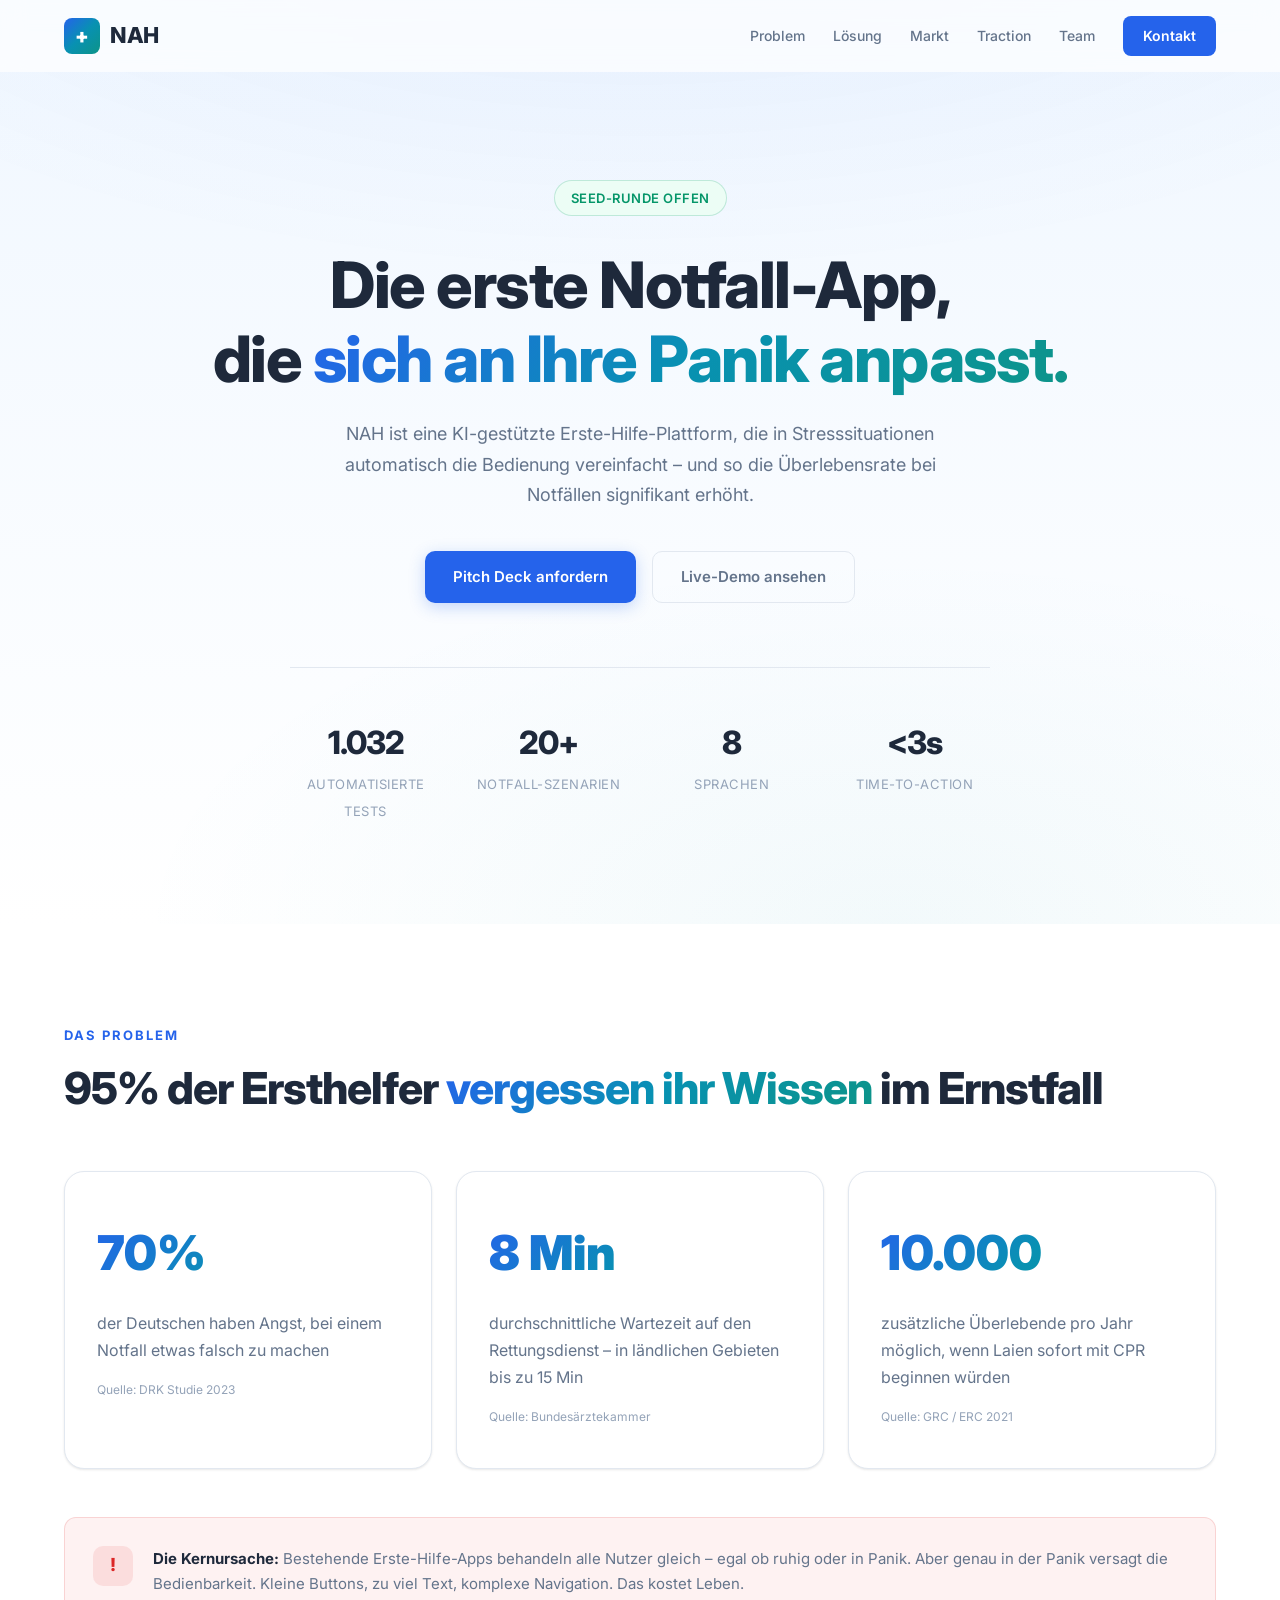
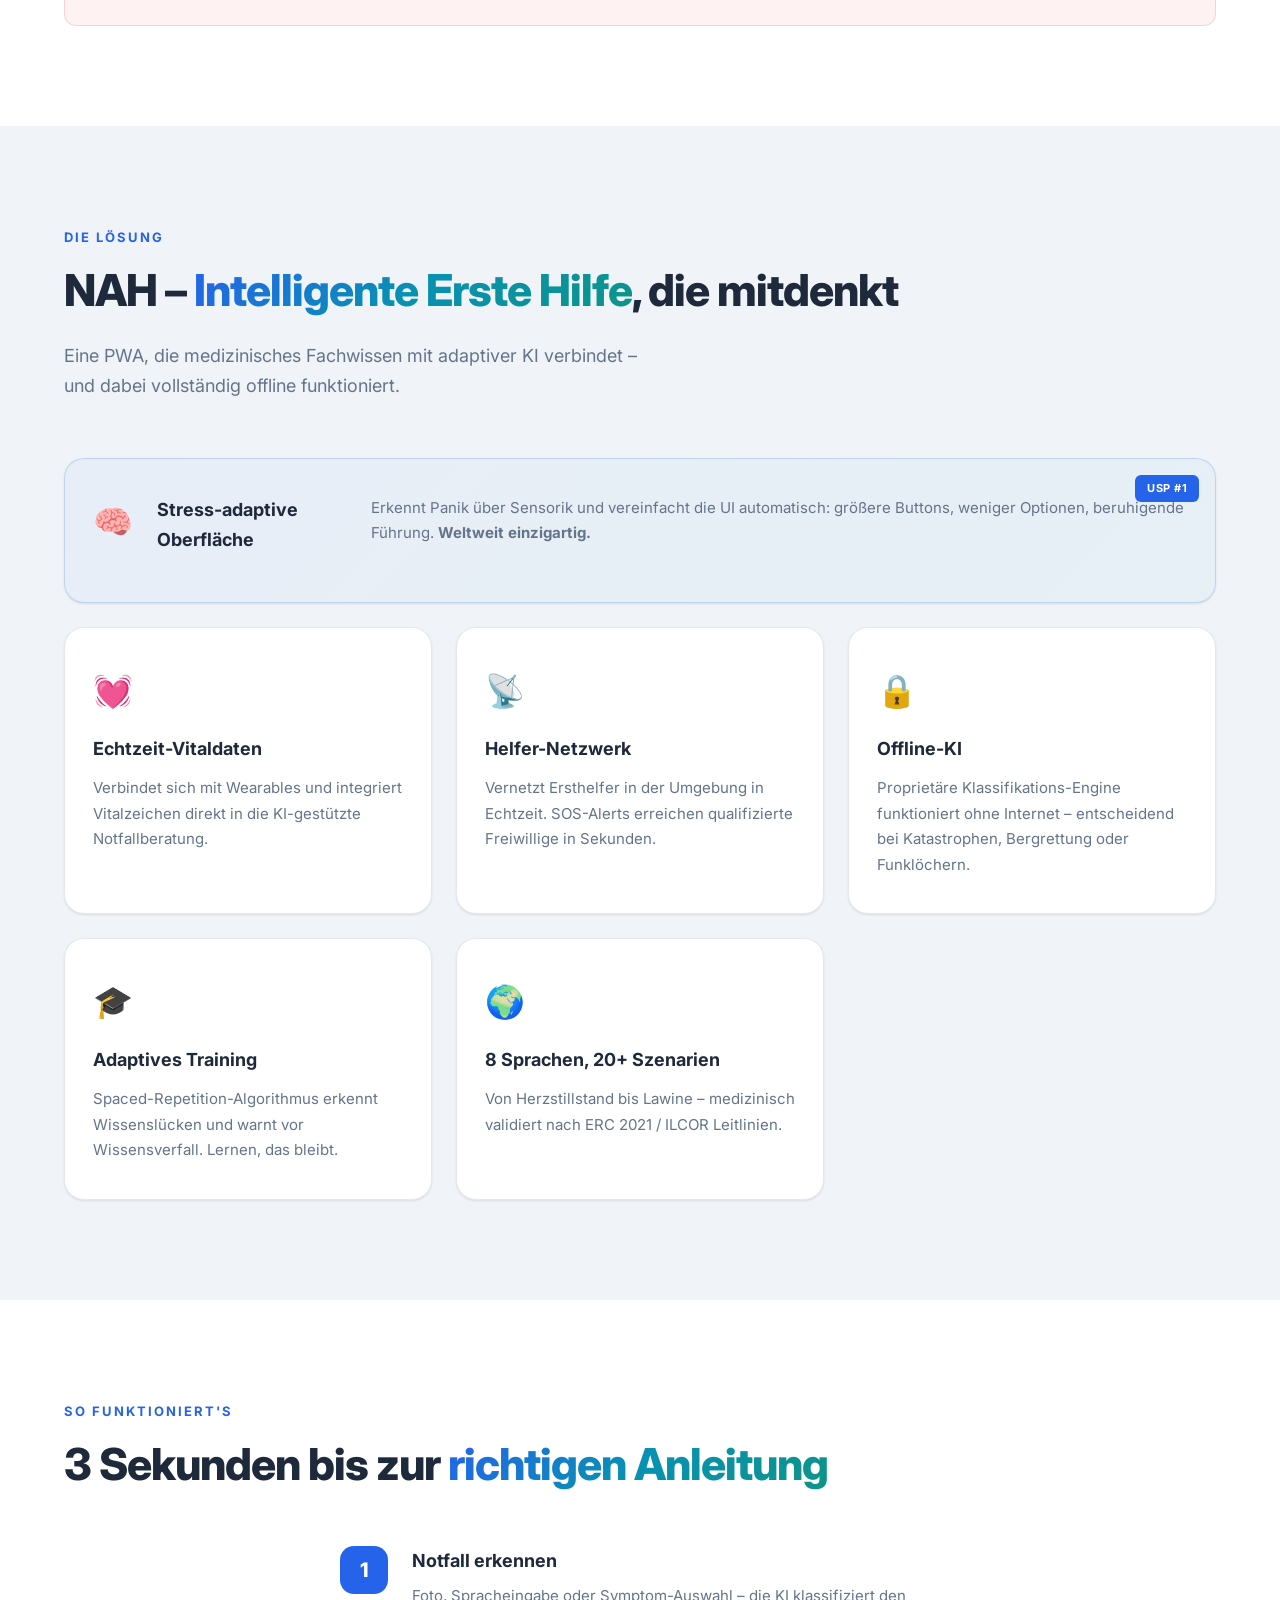
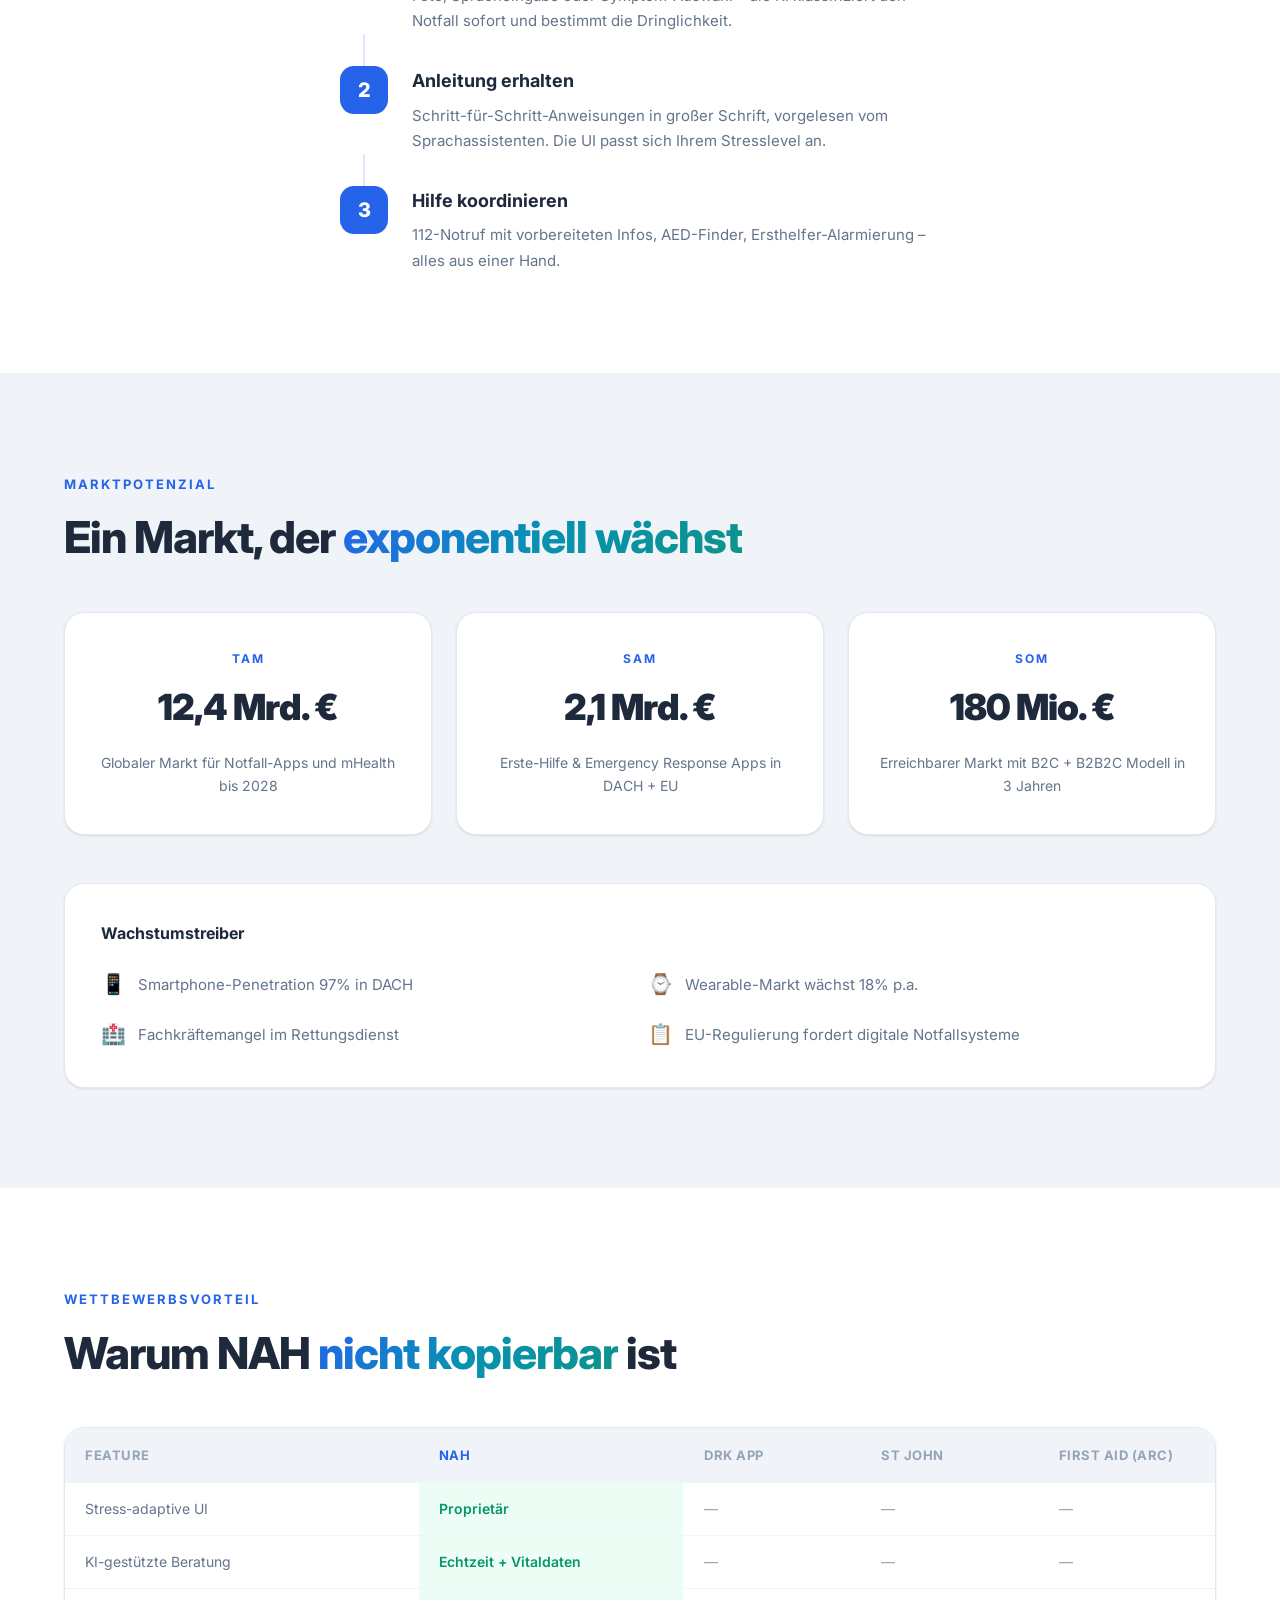
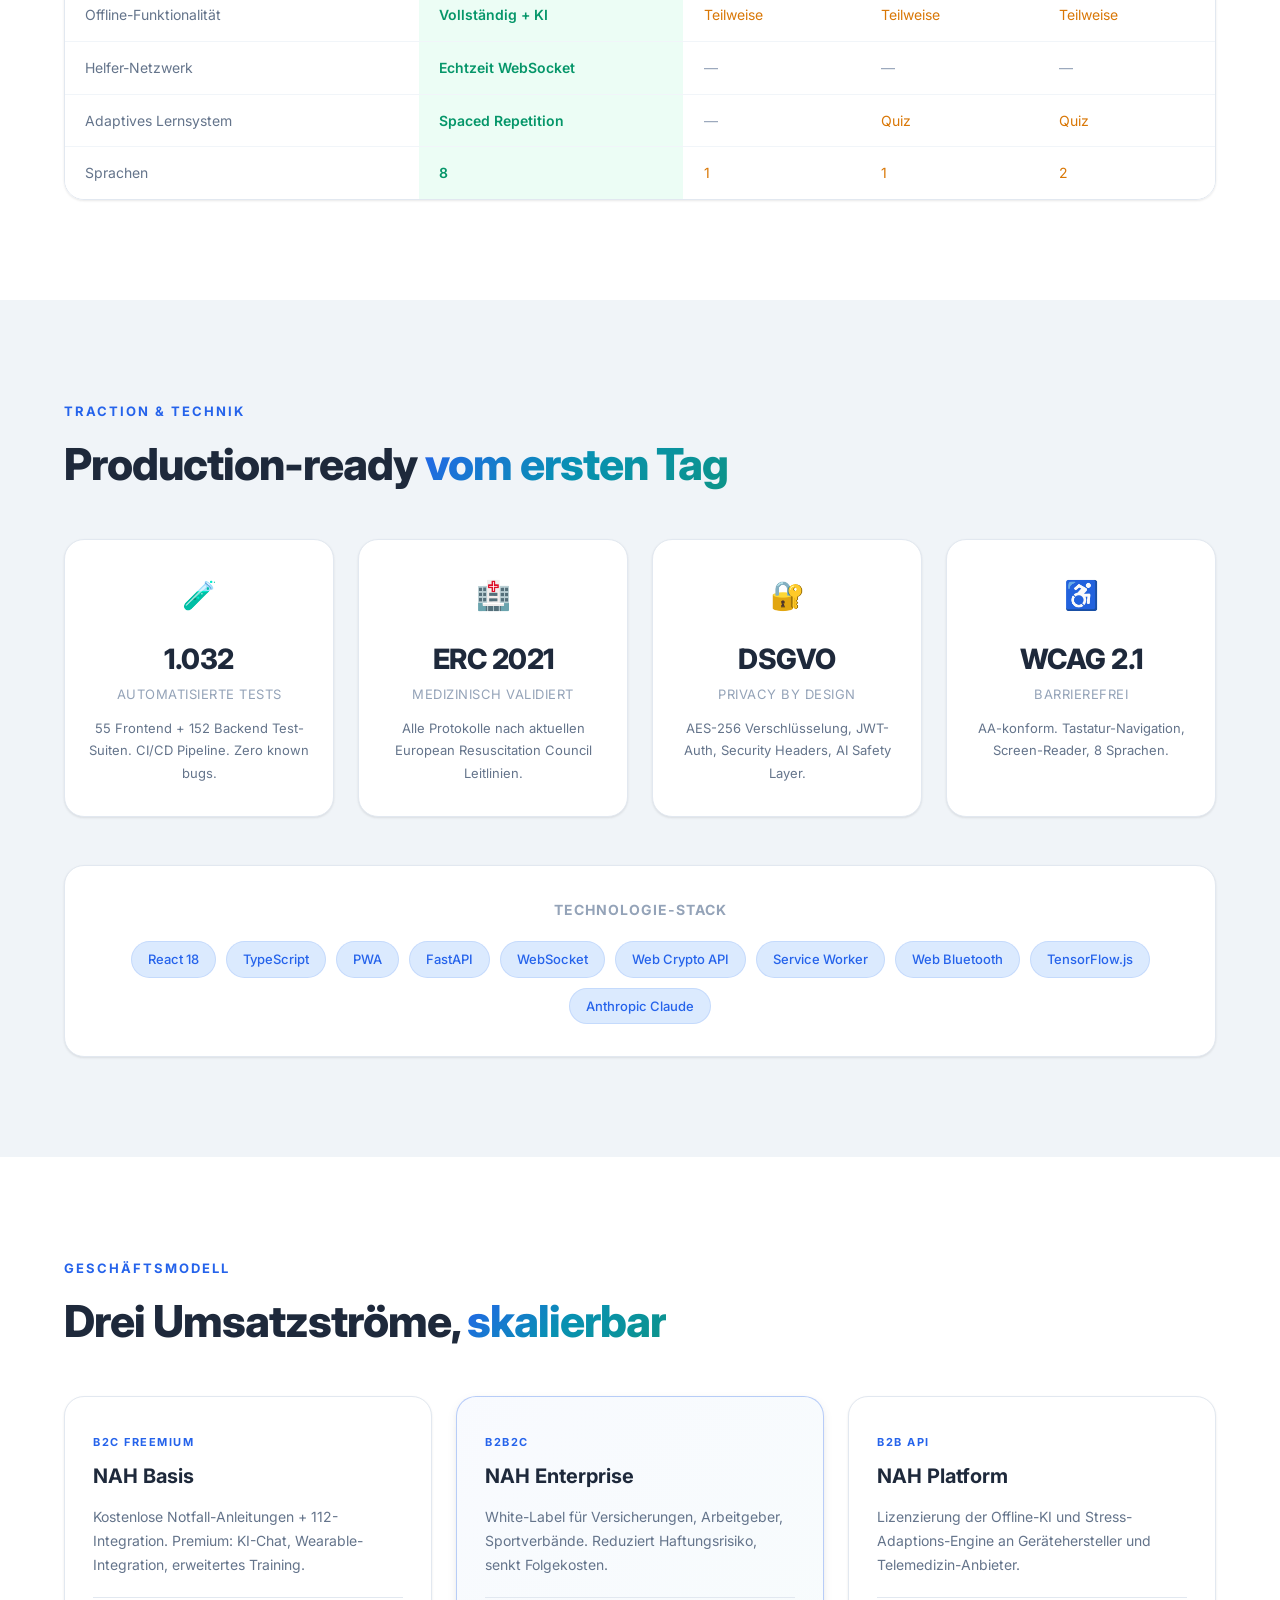
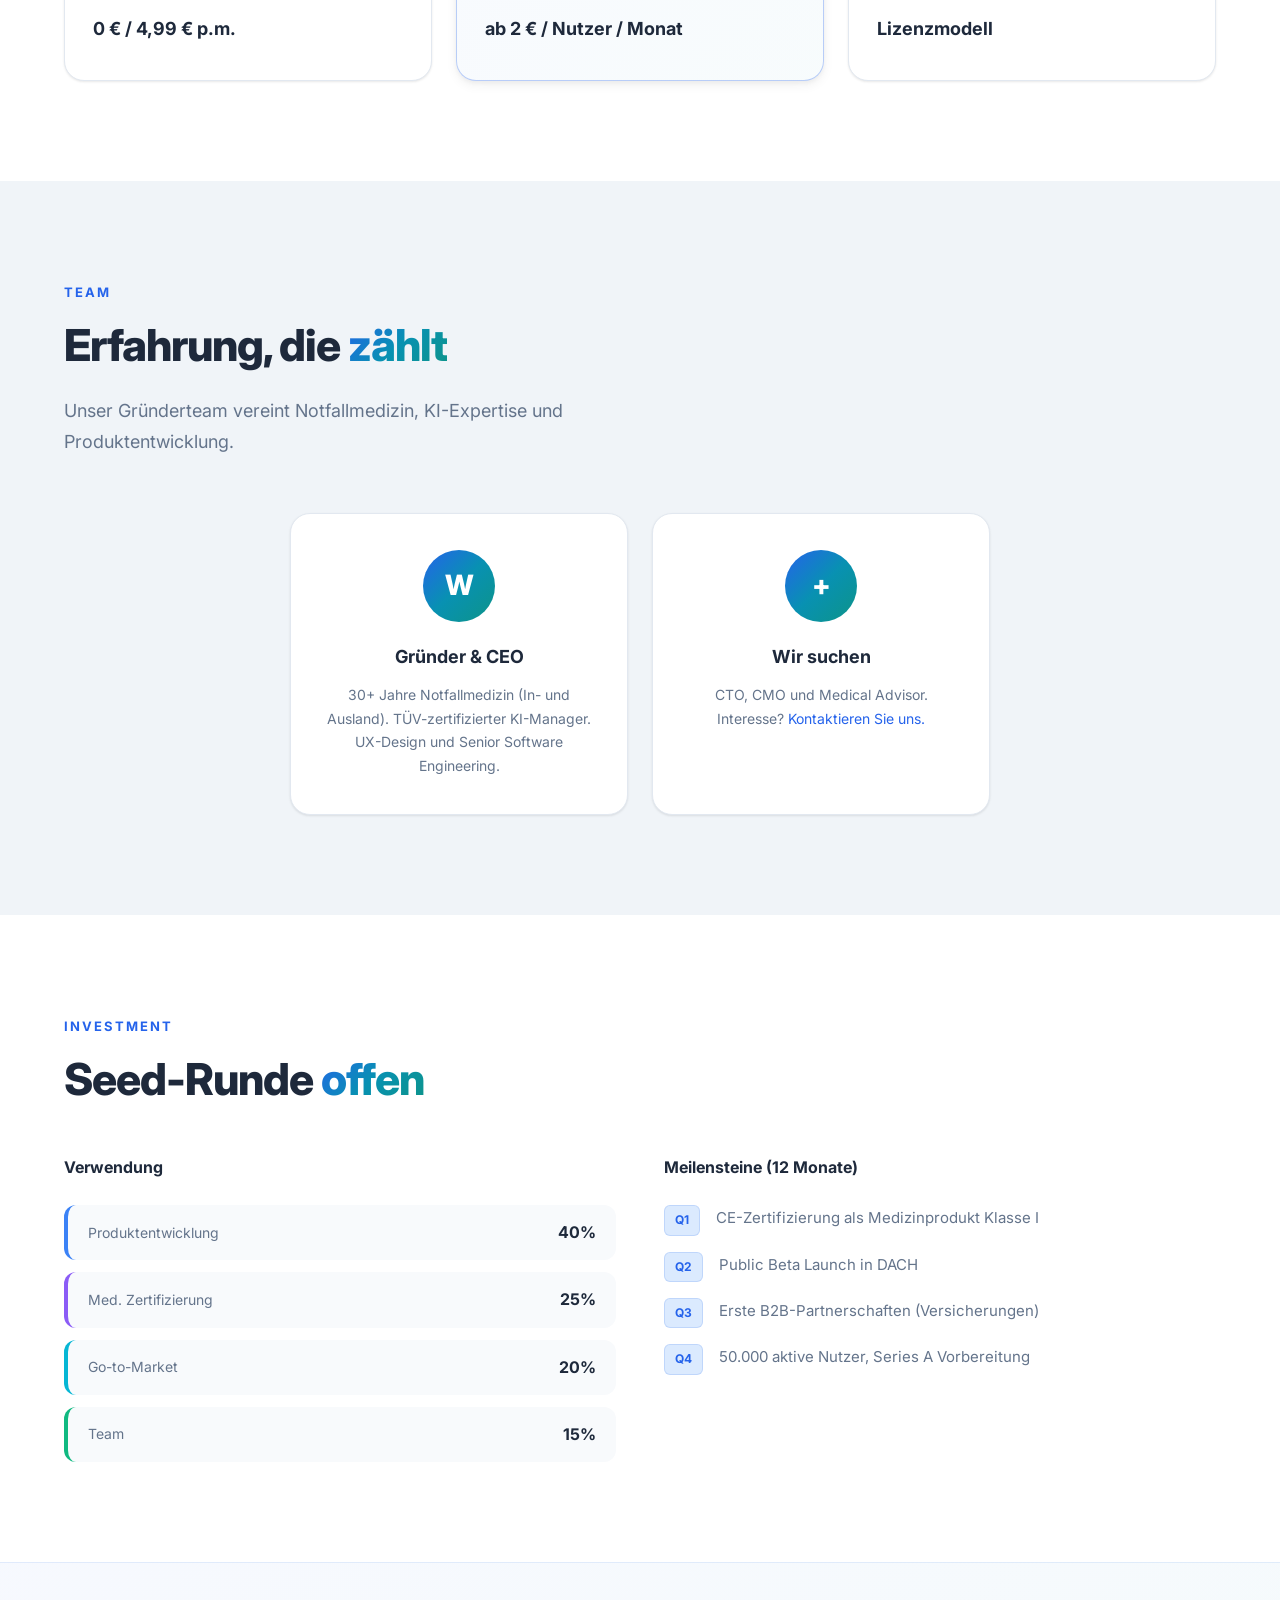
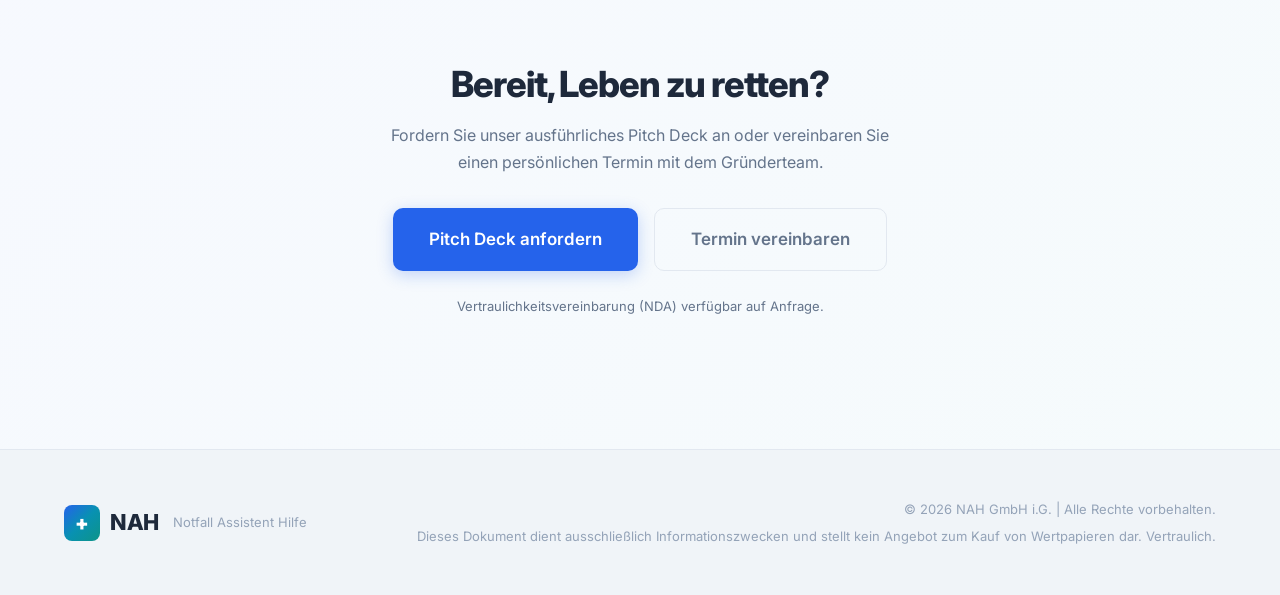
==== index.html @ c2b391fc "Remove 500k figure and add live phone-mockup preview - Replace concrete seed amount with neutral "Se" ====
<!DOCTYPE html>
<html lang="de">
<head>
  <meta charset="UTF-8">
  <meta name="viewport" content="width=device-width, initial-scale=1.0">
  <title>NAH - Notfall Assistent Hilfe | Investor Relations</title>
  <meta name="description" content="NAH - Die intelligente Notfall-App, die Leben rettet. KI-gestützte Erste Hilfe in Echtzeit.">
  <meta name="robots" content="noindex, nofollow">
  <link rel="preconnect" href="https://fonts.googleapis.com">
  <link rel="preconnect" href="https://fonts.gstatic.com" crossorigin>
  <link href="https://fonts.googleapis.com/css2?family=Inter:wght@300;400;500;600;700;800;900&display=swap" rel="stylesheet">
  <link rel="stylesheet" href="styles.css">
  <link rel="icon" href="data:image/svg+xml,<svg xmlns='http://www.w3.org/2000/svg' viewBox='0 0 100 100'><text y='.9em' font-size='90'>🚨</text></svg>">
</head>
<body>

  <!-- Navigation -->
  <nav class="nav" id="nav">
    <div class="nav-inner">
      <a href="#" class="nav-logo">
        <span class="logo-icon">+</span>
        <span class="logo-text">NAH</span>
      </a>
      <div class="nav-links">
        <a href="#problem">Problem</a>
        <a href="#solution">Lösung</a>
        <a href="#market">Markt</a>
        <a href="#traction">Traction</a>
        <a href="#team">Team</a>
        <a href="#contact" class="nav-cta">Kontakt</a>
      </div>
      <button class="nav-mobile-toggle" aria-label="Menü öffnen" onclick="document.querySelector('.nav-links').classList.toggle('open')">
        <span></span><span></span><span></span>
      </button>
    </div>
  </nav>

  <!-- Hero -->
  <section class="hero">
    <div class="hero-bg-pattern"></div>
    <div class="container hero-content">
      <div class="hero-badge">Seed-Runde offen</div>
      <h1>
        Die erste Notfall-App,<br>
        die <span class="gradient-text">sich an Ihre Panik anpasst.</span>
      </h1>
      <p class="hero-sub">
        NAH ist eine KI-gestützte Erste-Hilfe-Plattform, die in Stresssituationen
        automatisch die Bedienung vereinfacht – und so die Überlebensrate bei
        Notfällen signifikant erhöht.
      </p>
      <div class="hero-actions">
        <a href="#contact" class="btn btn-primary">Pitch Deck anfordern</a>
        <a href="preview.html" class="btn btn-ghost">Live-Demo ansehen</a>
      </div>
      <div class="hero-stats">
        <div class="stat">
          <span class="stat-value">1.032</span>
          <span class="stat-label">Automatisierte Tests</span>
        </div>
        <div class="stat">
          <span class="stat-value">20+</span>
          <span class="stat-label">Notfall-Szenarien</span>
        </div>
        <div class="stat">
          <span class="stat-value">8</span>
          <span class="stat-label">Sprachen</span>
        </div>
        <div class="stat">
          <span class="stat-value">&lt;3s</span>
          <span class="stat-label">Time-to-Action</span>
        </div>
      </div>
    </div>
  </section>

  <!-- Problem -->
  <section class="section" id="problem">
    <div class="container">
      <div class="section-label">Das Problem</div>
      <h2>95% der Ersthelfer <span class="gradient-text">vergessen ihr Wissen</span> im Ernstfall</h2>
      <div class="problem-grid">
        <div class="problem-card">
          <div class="problem-number">70%</div>
          <p>der Deutschen haben Angst, bei einem Notfall etwas falsch zu machen</p>
          <cite>Quelle: DRK Studie 2023</cite>
        </div>
        <div class="problem-card">
          <div class="problem-number">8 Min</div>
          <p>durchschnittliche Wartezeit auf den Rettungsdienst – in ländlichen Gebieten bis zu 15 Min</p>
          <cite>Quelle: Bundesärztekammer</cite>
        </div>
        <div class="problem-card">
          <div class="problem-number">10.000</div>
          <p>zusätzliche Überlebende pro Jahr möglich, wenn Laien sofort mit CPR beginnen würden</p>
          <cite>Quelle: GRC / ERC 2021</cite>
        </div>
      </div>
      <div class="problem-insight">
        <div class="insight-icon">!</div>
        <p><strong>Die Kernursache:</strong> Bestehende Erste-Hilfe-Apps behandeln alle Nutzer gleich –
        egal ob ruhig oder in Panik. Aber genau in der Panik versagt die Bedienbarkeit.
        Kleine Buttons, zu viel Text, komplexe Navigation. Das kostet Leben.</p>
      </div>
    </div>
  </section>

  <!-- Solution -->
  <section class="section section-dark" id="solution">
    <div class="container">
      <div class="section-label">Die Lösung</div>
      <h2>NAH – <span class="gradient-text">Intelligente Erste Hilfe</span>, die mitdenkt</h2>
      <p class="section-sub">
        Eine PWA, die medizinisches Fachwissen mit adaptiver KI verbindet –
        und dabei vollständig offline funktioniert.
      </p>

      <div class="features-grid">
        <div class="feature-card feature-highlight">
          <div class="feature-icon">🧠</div>
          <h3>Stress-adaptive Oberfläche</h3>
          <p>Erkennt Panik über Sensorik und vereinfacht die UI automatisch:
          größere Buttons, weniger Optionen, beruhigende Führung.
          <strong>Weltweit einzigartig.</strong></p>
          <div class="feature-tag">USP #1</div>
        </div>

        <div class="feature-card">
          <div class="feature-icon">💓</div>
          <h3>Echtzeit-Vitaldaten</h3>
          <p>Verbindet sich mit Wearables und integriert Vitalzeichen
          direkt in die KI-gestützte Notfallberatung.</p>
        </div>

        <div class="feature-card">
          <div class="feature-icon">📡</div>
          <h3>Helfer-Netzwerk</h3>
          <p>Vernetzt Ersthelfer in der Umgebung in Echtzeit.
          SOS-Alerts erreichen qualifizierte Freiwillige in Sekunden.</p>
        </div>

        <div class="feature-card">
          <div class="feature-icon">🔒</div>
          <h3>Offline-KI</h3>
          <p>Proprietäre Klassifikations-Engine funktioniert ohne Internet –
          entscheidend bei Katastrophen, Bergrettung oder Funklöchern.</p>
        </div>

        <div class="feature-card">
          <div class="feature-icon">🎓</div>
          <h3>Adaptives Training</h3>
          <p>Spaced-Repetition-Algorithmus erkennt Wissenslücken und
          warnt vor Wissensverfall. Lernen, das bleibt.</p>
        </div>

        <div class="feature-card">
          <div class="feature-icon">🌍</div>
          <h3>8 Sprachen, 20+ Szenarien</h3>
          <p>Von Herzstillstand bis Lawine – medizinisch validiert
          nach ERC 2021 / ILCOR Leitlinien.</p>
        </div>
      </div>
    </div>
  </section>

  <!-- How it works (without revealing tech) -->
  <section class="section" id="how">
    <div class="container">
      <div class="section-label">So funktioniert's</div>
      <h2>3 Sekunden bis zur <span class="gradient-text">richtigen Anleitung</span></h2>

      <div class="steps-visual">
        <div class="step-item">
          <div class="step-number">1</div>
          <div class="step-content">
            <h3>Notfall erkennen</h3>
            <p>Foto, Spracheingabe oder Symptom-Auswahl – die KI klassifiziert
            den Notfall sofort und bestimmt die Dringlichkeit.</p>
          </div>
        </div>
        <div class="step-connector"></div>
        <div class="step-item">
          <div class="step-number">2</div>
          <div class="step-content">
            <h3>Anleitung erhalten</h3>
            <p>Schritt-für-Schritt-Anweisungen in großer Schrift, vorgelesen
            vom Sprachassistenten. Die UI passt sich Ihrem Stresslevel an.</p>
          </div>
        </div>
        <div class="step-connector"></div>
        <div class="step-item">
          <div class="step-number">3</div>
          <div class="step-content">
            <h3>Hilfe koordinieren</h3>
            <p>112-Notruf mit vorbereiteten Infos, AED-Finder,
            Ersthelfer-Alarmierung – alles aus einer Hand.</p>
          </div>
        </div>
      </div>
    </div>
  </section>

  <!-- Market -->
  <section class="section section-dark" id="market">
    <div class="container">
      <div class="section-label">Marktpotenzial</div>
      <h2>Ein Markt, der <span class="gradient-text">exponentiell wächst</span></h2>

      <div class="market-grid">
        <div class="market-card">
          <div class="market-label">TAM</div>
          <div class="market-value">12,4 Mrd. €</div>
          <p>Globaler Markt für Notfall-Apps und mHealth bis 2028</p>
        </div>
        <div class="market-card">
          <div class="market-label">SAM</div>
          <div class="market-value">2,1 Mrd. €</div>
          <p>Erste-Hilfe & Emergency Response Apps in DACH + EU</p>
        </div>
        <div class="market-card">
          <div class="market-label">SOM</div>
          <div class="market-value">180 Mio. €</div>
          <p>Erreichbarer Markt mit B2C + B2B2C Modell in 3 Jahren</p>
        </div>
      </div>

      <div class="market-drivers">
        <h3>Wachstumstreiber</h3>
        <div class="driver-list">
          <div class="driver">
            <span class="driver-icon">📱</span>
            <span>Smartphone-Penetration 97% in DACH</span>
          </div>
          <div class="driver">
            <span class="driver-icon">⌚</span>
            <span>Wearable-Markt wächst 18% p.a.</span>
          </div>
          <div class="driver">
            <span class="driver-icon">🏥</span>
            <span>Fachkräftemangel im Rettungsdienst</span>
          </div>
          <div class="driver">
            <span class="driver-icon">📋</span>
            <span>EU-Regulierung fordert digitale Notfallsysteme</span>
          </div>
        </div>
      </div>
    </div>
  </section>

  <!-- Competitive Advantage -->
  <section class="section" id="moat">
    <div class="container">
      <div class="section-label">Wettbewerbsvorteil</div>
      <h2>Warum NAH <span class="gradient-text">nicht kopierbar</span> ist</h2>

      <div class="moat-table">
        <div class="moat-header">
          <div class="moat-col">Feature</div>
          <div class="moat-col moat-us">NAH</div>
          <div class="moat-col">DRK App</div>
          <div class="moat-col">St John</div>
          <div class="moat-col">First Aid (ARC)</div>
        </div>
        <div class="moat-row">
          <div class="moat-col">Stress-adaptive UI</div>
          <div class="moat-col moat-us">Proprietär</div>
          <div class="moat-col moat-no">—</div>
          <div class="moat-col moat-no">—</div>
          <div class="moat-col moat-no">—</div>
        </div>
        <div class="moat-row">
          <div class="moat-col">KI-gestützte Beratung</div>
          <div class="moat-col moat-us">Echtzeit + Vitaldaten</div>
          <div class="moat-col moat-no">—</div>
          <div class="moat-col moat-no">—</div>
          <div class="moat-col moat-no">—</div>
        </div>
        <div class="moat-row">
          <div class="moat-col">Offline-Funktionalität</div>
          <div class="moat-col moat-us">Vollständig + KI</div>
          <div class="moat-col moat-partial">Teilweise</div>
          <div class="moat-col moat-partial">Teilweise</div>
          <div class="moat-col moat-partial">Teilweise</div>
        </div>
        <div class="moat-row">
          <div class="moat-col">Helfer-Netzwerk</div>
          <div class="moat-col moat-us">Echtzeit WebSocket</div>
          <div class="moat-col moat-no">—</div>
          <div class="moat-col moat-no">—</div>
          <div class="moat-col moat-no">—</div>
        </div>
        <div class="moat-row">
          <div class="moat-col">Adaptives Lernsystem</div>
          <div class="moat-col moat-us">Spaced Repetition</div>
          <div class="moat-col moat-no">—</div>
          <div class="moat-col moat-partial">Quiz</div>
          <div class="moat-col moat-partial">Quiz</div>
        </div>
        <div class="moat-row">
          <div class="moat-col">Sprachen</div>
          <div class="moat-col moat-us">8</div>
          <div class="moat-col moat-partial">1</div>
          <div class="moat-col moat-partial">1</div>
          <div class="moat-col moat-partial">2</div>
        </div>
      </div>
    </div>
  </section>

  <!-- Traction -->
  <section class="section section-dark" id="traction">
    <div class="container">
      <div class="section-label">Traction & Technik</div>
      <h2>Production-ready <span class="gradient-text">vom ersten Tag</span></h2>

      <div class="traction-grid">
        <div class="traction-card">
          <div class="traction-icon">🧪</div>
          <div class="traction-value">1.032</div>
          <div class="traction-label">Automatisierte Tests</div>
          <p>55 Frontend + 152 Backend Test-Suiten. CI/CD Pipeline. Zero known bugs.</p>
        </div>
        <div class="traction-card">
          <div class="traction-icon">🏥</div>
          <div class="traction-value">ERC 2021</div>
          <div class="traction-label">Medizinisch validiert</div>
          <p>Alle Protokolle nach aktuellen European Resuscitation Council Leitlinien.</p>
        </div>
        <div class="traction-card">
          <div class="traction-icon">🔐</div>
          <div class="traction-value">DSGVO</div>
          <div class="traction-label">Privacy by Design</div>
          <p>AES-256 Verschlüsselung, JWT-Auth, Security Headers, AI Safety Layer.</p>
        </div>
        <div class="traction-card">
          <div class="traction-icon">♿</div>
          <div class="traction-value">WCAG 2.1</div>
          <div class="traction-label">Barrierefrei</div>
          <p>AA-konform. Tastatur-Navigation, Screen-Reader, 8 Sprachen.</p>
        </div>
      </div>

      <div class="tech-stack">
        <h3>Technologie-Stack</h3>
        <div class="tech-pills">
          <span>React 18</span>
          <span>TypeScript</span>
          <span>PWA</span>
          <span>FastAPI</span>
          <span>WebSocket</span>
          <span>Web Crypto API</span>
          <span>Service Worker</span>
          <span>Web Bluetooth</span>
          <span>TensorFlow.js</span>
          <span>Anthropic Claude</span>
        </div>
      </div>
    </div>
  </section>

  <!-- Business Model -->
  <section class="section" id="business">
    <div class="container">
      <div class="section-label">Geschäftsmodell</div>
      <h2>Drei Umsatzströme, <span class="gradient-text">skalierbar</span></h2>

      <div class="biz-grid">
        <div class="biz-card">
          <div class="biz-tier">B2C Freemium</div>
          <h3>NAH Basis</h3>
          <p>Kostenlose Notfall-Anleitungen + 112-Integration.
          Premium: KI-Chat, Wearable-Integration, erweitertes Training.</p>
          <div class="biz-price">0 € / 4,99 € p.m.</div>
        </div>
        <div class="biz-card biz-highlight">
          <div class="biz-tier">B2B2C</div>
          <h3>NAH Enterprise</h3>
          <p>White-Label für Versicherungen, Arbeitgeber, Sportverbände.
          Reduziert Haftungsrisiko, senkt Folgekosten.</p>
          <div class="biz-price">ab 2 € / Nutzer / Monat</div>
        </div>
        <div class="biz-card">
          <div class="biz-tier">B2B API</div>
          <h3>NAH Platform</h3>
          <p>Lizenzierung der Offline-KI und Stress-Adaptions-Engine
          an Gerätehersteller und Telemedizin-Anbieter.</p>
          <div class="biz-price">Lizenzmodell</div>
        </div>
      </div>
    </div>
  </section>

  <!-- Team -->
  <section class="section section-dark" id="team">
    <div class="container">
      <div class="section-label">Team</div>
      <h2>Erfahrung, die <span class="gradient-text">zählt</span></h2>
      <p class="section-sub">
        Unser Gründerteam vereint Notfallmedizin, KI-Expertise und Produktentwicklung.
      </p>

      <div class="team-grid">
        <div class="team-card">
          <div class="team-avatar">W</div>
          <h3>Gründer & CEO</h3>
          <p>30+ Jahre Notfallmedizin (In- und Ausland). TÜV-zertifizierter KI-Manager.
          UX-Design und Senior Software Engineering.</p>
        </div>
        <div class="team-card">
          <div class="team-avatar">+</div>
          <h3>Wir suchen</h3>
          <p>CTO, CMO und Medical Advisor.
          Interesse? <a href="#contact">Kontaktieren Sie uns.</a></p>
        </div>
      </div>
    </div>
  </section>

  <!-- Ask -->
  <section class="section" id="ask">
    <div class="container">
      <div class="section-label">Investment</div>
      <h2>Seed-Runde <span class="gradient-text">offen</span></h2>

      <div class="ask-grid">
        <div class="ask-use">
          <h3>Verwendung</h3>
          <div class="use-bar">
            <div class="use-segment" style="--width: 40%; --color: #3b82f6">
              <span>Produktentwicklung</span>
              <strong>40%</strong>
            </div>
            <div class="use-segment" style="--width: 25%; --color: #8b5cf6">
              <span>Med. Zertifizierung</span>
              <strong>25%</strong>
            </div>
            <div class="use-segment" style="--width: 20%; --color: #06b6d4">
              <span>Go-to-Market</span>
              <strong>20%</strong>
            </div>
            <div class="use-segment" style="--width: 15%; --color: #10b981">
              <span>Team</span>
              <strong>15%</strong>
            </div>
          </div>
        </div>
        <div class="ask-milestones">
          <h3>Meilensteine (12 Monate)</h3>
          <ul class="milestone-list">
            <li><span class="ms-q">Q1</span> CE-Zertifizierung als Medizinprodukt Klasse I</li>
            <li><span class="ms-q">Q2</span> Public Beta Launch in DACH</li>
            <li><span class="ms-q">Q3</span> Erste B2B-Partnerschaften (Versicherungen)</li>
            <li><span class="ms-q">Q4</span> 50.000 aktive Nutzer, Series A Vorbereitung</li>
          </ul>
        </div>
      </div>
    </div>
  </section>

  <!-- CTA -->
  <section class="section section-cta" id="contact">
    <div class="container">
      <h2>Bereit, Leben zu retten?</h2>
      <p>Fordern Sie unser ausführliches Pitch Deck an oder vereinbaren Sie
      einen persönlichen Termin mit dem Gründerteam.</p>
      <div class="cta-actions">
        <a href="mailto:invest@nah.care?subject=Pitch%20Deck%20Anforderung" class="btn btn-primary btn-lg">
          Pitch Deck anfordern
        </a>
        <a href="mailto:invest@nah.care?subject=Termin%20vereinbaren" class="btn btn-ghost btn-lg">
          Termin vereinbaren
        </a>
      </div>
      <p class="cta-note">
        Vertraulichkeitsvereinbarung (NDA) verfügbar auf Anfrage.
      </p>
    </div>
  </section>

  <!-- Footer -->
  <footer class="footer">
    <div class="container footer-inner">
      <div class="footer-brand">
        <span class="logo-icon">+</span>
        <span class="logo-text">NAH</span>
        <span class="footer-tagline">Notfall Assistent Hilfe</span>
      </div>
      <div class="footer-legal">
        <p>&copy; 2026 NAH GmbH i.G. | Alle Rechte vorbehalten.</p>
        <p class="footer-disclaimer">
          Dieses Dokument dient ausschließlich Informationszwecken und stellt
          kein Angebot zum Kauf von Wertpapieren dar. Vertraulich.
        </p>
      </div>
    </div>
  </footer>

  <script>
    // Navbar scroll effect
    const nav = document.getElementById('nav');
    let lastScroll = 0;
    window.addEventListener('scroll', () => {
      const currentScroll = window.pageYOffset;
      nav.classList.toggle('scrolled', currentScroll > 50);
      lastScroll = currentScroll;
    });

    // Smooth scroll for anchor links
    document.querySelectorAll('a[href^="#"]').forEach(anchor => {
      anchor.addEventListener('click', function(e) {
        e.preventDefault();
        const target = document.querySelector(this.getAttribute('href'));
        if (target) {
          target.scrollIntoView({ behavior: 'smooth', block: 'start' });
          document.querySelector('.nav-links')?.classList.remove('open');
        }
      });
    });

    // Intersection Observer for fade-in animations
    const observer = new IntersectionObserver((entries) => {
      entries.forEach(entry => {
        if (entry.isIntersecting) {
          entry.target.classList.add('visible');
        }
      });
    }, { threshold: 0.1, rootMargin: '0px 0px -50px 0px' });

    document.querySelectorAll('.section').forEach(s => observer.observe(s));
  </script>
</body>
</html>
---- styles.css ----
/* ═══════════════════════════════════════════════════════════════════
   NAH Investor Site – Styles
   Light, professional, trust-building design for investors
   ═══════════════════════════════════════════════════════════════════ */

/* ─── Reset & Base ─────────────────────────────────────────────── */
*, *::before, *::after { margin: 0; padding: 0; box-sizing: border-box; }

:root {
  --bg: #ffffff;
  --bg-card: #f8fafc;
  --bg-card-hover: #f1f5f9;
  --bg-surface: #f0f4f8;
  --bg-warm: #fefcf9;
  --text: #1e293b;
  --text-muted: #64748b;
  --text-dim: #94a3b8;
  --accent: #2563eb;
  --accent-light: #3b82f6;
  --accent-soft: #dbeafe;
  --accent-glow: rgba(37, 99, 235, 0.08);
  --gradient: linear-gradient(135deg, #2563eb, #0891b2, #0d9488);
  --gradient-warm: linear-gradient(135deg, #2563eb 0%, #0891b2 50%, #10b981 100%);
  --success: #059669;
  --success-bg: #ecfdf5;
  --warning: #d97706;
  --warning-bg: #fffbeb;
  --danger: #dc2626;
  --danger-bg: #fef2f2;
  --border: #e2e8f0;
  --border-light: #f1f5f9;
  --radius: 12px;
  --radius-lg: 20px;
  --font: 'Inter', -apple-system, BlinkMacSystemFont, 'Segoe UI', sans-serif;
  --max-w: 1200px;
  --transition: 0.3s cubic-bezier(0.4, 0, 0.2, 1);
  --shadow-sm: 0 1px 3px rgba(0,0,0,0.06), 0 1px 2px rgba(0,0,0,0.04);
  --shadow-md: 0 4px 12px rgba(0,0,0,0.06), 0 2px 4px rgba(0,0,0,0.04);
  --shadow-lg: 0 10px 30px rgba(0,0,0,0.08), 0 4px 8px rgba(0,0,0,0.04);
}

html {
  scroll-behavior: smooth;
  -webkit-font-smoothing: antialiased;
}

body {
  font-family: var(--font);
  background: var(--bg);
  color: var(--text);
  line-height: 1.7;
  overflow-x: hidden;
}

a { color: var(--accent); text-decoration: none; transition: color var(--transition); }
a:hover { color: var(--accent-light); }

.container {
  max-width: var(--max-w);
  margin: 0 auto;
  padding: 0 24px;
}

/* ─── Navigation ───────────────────────────────────────────────── */
.nav {
  position: fixed;
  top: 0; left: 0; right: 0;
  z-index: 100;
  padding: 16px 0;
  transition: all var(--transition);
  background: rgba(255, 255, 255, 0.7);
  backdrop-filter: blur(12px);
}
.nav.scrolled {
  background: rgba(255, 255, 255, 0.95);
  backdrop-filter: blur(20px);
  border-bottom: 1px solid var(--border);
  padding: 10px 0;
  box-shadow: var(--shadow-sm);
}
.nav-inner {
  max-width: var(--max-w);
  margin: 0 auto;
  padding: 0 24px;
  display: flex;
  align-items: center;
  justify-content: space-between;
}
.nav-logo {
  display: flex;
  align-items: center;
  gap: 10px;
  text-decoration: none;
  color: var(--text);
}
.logo-icon {
  display: flex;
  align-items: center;
  justify-content: center;
  width: 36px; height: 36px;
  background: var(--gradient);
  border-radius: 8px;
  font-weight: 900;
  font-size: 20px;
  color: white;
}
.logo-text {
  font-weight: 800;
  font-size: 22px;
  letter-spacing: -0.5px;
  color: var(--text);
}
.nav-links {
  display: flex;
  align-items: center;
  gap: 28px;
}
.nav-links a {
  color: var(--text-muted);
  font-size: 14px;
  font-weight: 500;
  transition: color var(--transition);
}
.nav-links a:hover { color: var(--text); }
.nav-cta {
  background: var(--accent) !important;
  color: white !important;
  padding: 8px 20px;
  border-radius: 8px;
  font-weight: 600 !important;
}
.nav-cta:hover { background: var(--accent-light) !important; }
.nav-mobile-toggle {
  display: none;
  flex-direction: column;
  gap: 5px;
  background: none;
  border: none;
  cursor: pointer;
  padding: 8px;
}
.nav-mobile-toggle span {
  display: block;
  width: 24px; height: 2px;
  background: var(--text);
  border-radius: 2px;
}

/* ─── Hero ──────────────────────────────────────────────────────── */
.hero {
  position: relative;
  padding: 180px 0 100px;
  text-align: center;
  overflow: hidden;
  background: linear-gradient(180deg, #f0f7ff 0%, #ffffff 100%);
}
.hero-bg-pattern {
  position: absolute;
  top: 0; left: 0; right: 0; bottom: 0;
  background:
    radial-gradient(ellipse 80% 50% at 50% -20%, rgba(37,99,235,0.07), transparent),
    radial-gradient(ellipse 60% 40% at 70% 100%, rgba(8,145,178,0.05), transparent);
  pointer-events: none;
}
.hero-content { position: relative; z-index: 1; }
.hero-badge {
  display: inline-block;
  padding: 6px 16px;
  background: var(--success-bg);
  border: 1px solid rgba(5,150,105,0.2);
  border-radius: 50px;
  font-size: 13px;
  font-weight: 600;
  color: var(--success);
  letter-spacing: 0.5px;
  text-transform: uppercase;
  margin-bottom: 32px;
}
.hero h1 {
  font-size: clamp(36px, 5vw, 64px);
  font-weight: 800;
  line-height: 1.15;
  letter-spacing: -1.5px;
  margin-bottom: 24px;
  color: var(--text);
}
.gradient-text {
  background: var(--gradient);
  -webkit-background-clip: text;
  -webkit-text-fill-color: transparent;
  background-clip: text;
}
.hero-sub {
  max-width: 640px;
  margin: 0 auto 40px;
  font-size: 18px;
  color: var(--text-muted);
  line-height: 1.7;
}
.hero-actions {
  display: flex;
  gap: 16px;
  justify-content: center;
  margin-bottom: 64px;
}
.hero-stats {
  display: grid;
  grid-template-columns: repeat(4, 1fr);
  gap: 32px;
  max-width: 700px;
  margin: 0 auto;
  padding-top: 48px;
  border-top: 1px solid var(--border);
}
.stat { text-align: center; }
.stat-value {
  display: block;
  font-size: 32px;
  font-weight: 800;
  color: var(--text);
  letter-spacing: -1px;
}
.stat-label {
  font-size: 13px;
  color: var(--text-dim);
  text-transform: uppercase;
  letter-spacing: 0.5px;
}

/* ─── Buttons ──────────────────────────────────────────────────── */
.btn {
  display: inline-flex;
  align-items: center;
  gap: 8px;
  padding: 12px 28px;
  border-radius: 10px;
  font-size: 15px;
  font-weight: 600;
  cursor: pointer;
  transition: all var(--transition);
  text-decoration: none;
  border: none;
}
.btn-primary {
  background: var(--accent);
  color: white;
  box-shadow: 0 4px 16px rgba(37,99,235,0.25);
}
.btn-primary:hover {
  background: var(--accent-light);
  color: white;
  transform: translateY(-2px);
  box-shadow: 0 6px 24px rgba(37,99,235,0.3);
}
.btn-ghost {
  background: transparent;
  color: var(--text-muted);
  border: 1px solid var(--border);
}
.btn-ghost:hover {
  color: var(--text);
  border-color: #cbd5e1;
  background: var(--bg-card);
}
.btn-lg { padding: 16px 36px; font-size: 17px; }

/* ─── Sections ─────────────────────────────────────────────────── */
.section {
  padding: 100px 0;
  opacity: 0;
  transform: translateY(30px);
  transition: opacity 0.8s ease, transform 0.8s ease;
}
.section.visible {
  opacity: 1;
  transform: translateY(0);
}
.section-dark { background: var(--bg-surface); }
.section-label {
  font-size: 13px;
  font-weight: 700;
  text-transform: uppercase;
  letter-spacing: 2px;
  color: var(--accent);
  margin-bottom: 16px;
}
.section h2 {
  font-size: clamp(28px, 4vw, 44px);
  font-weight: 800;
  line-height: 1.2;
  letter-spacing: -1px;
  margin-bottom: 24px;
  color: var(--text);
}
.section-sub {
  font-size: 18px;
  color: var(--text-muted);
  max-width: 600px;
  margin-bottom: 56px;
}

/* ─── Problem ──────────────────────────────────────────────────── */
.problem-grid {
  display: grid;
  grid-template-columns: repeat(3, 1fr);
  gap: 24px;
  margin: 56px 0 48px;
}
.problem-card {
  background: var(--bg);
  border: 1px solid var(--border);
  border-radius: var(--radius-lg);
  padding: 40px 32px;
  transition: all var(--transition);
  box-shadow: var(--shadow-sm);
}
.problem-card:hover {
  border-color: #cbd5e1;
  transform: translateY(-4px);
  box-shadow: var(--shadow-md);
}
.problem-number {
  font-size: 48px;
  font-weight: 900;
  background: var(--gradient);
  -webkit-background-clip: text;
  -webkit-text-fill-color: transparent;
  margin-bottom: 16px;
}
.problem-card p { color: var(--text-muted); font-size: 16px; }
.problem-card cite {
  display: block;
  margin-top: 16px;
  font-size: 12px;
  color: var(--text-dim);
  font-style: normal;
}
.problem-insight {
  display: flex;
  gap: 20px;
  align-items: flex-start;
  background: var(--danger-bg);
  border: 1px solid rgba(220,38,38,0.15);
  border-radius: var(--radius);
  padding: 28px;
}
.insight-icon {
  flex-shrink: 0;
  width: 40px; height: 40px;
  display: flex;
  align-items: center;
  justify-content: center;
  background: rgba(220,38,38,0.1);
  color: var(--danger);
  border-radius: 10px;
  font-weight: 800;
  font-size: 18px;
}
.problem-insight p { color: var(--text-muted); font-size: 15px; line-height: 1.7; }
.problem-insight strong { color: var(--text); }

/* ─── Features ─────────────────────────────────────────────────── */
.features-grid {
  display: grid;
  grid-template-columns: repeat(3, 1fr);
  gap: 24px;
}
.feature-card {
  background: var(--bg);
  border: 1px solid var(--border);
  border-radius: var(--radius-lg);
  padding: 36px 28px;
  transition: all var(--transition);
  position: relative;
  box-shadow: var(--shadow-sm);
}
.feature-card:hover {
  border-color: #cbd5e1;
  transform: translateY(-4px);
  box-shadow: var(--shadow-md);
}
.feature-highlight {
  grid-column: 1 / -1;
  background: linear-gradient(135deg, rgba(37,99,235,0.04), rgba(8,145,178,0.04));
  border-color: rgba(37,99,235,0.2);
  display: flex;
  gap: 24px;
  align-items: flex-start;
}
.feature-icon { font-size: 32px; margin-bottom: 16px; flex-shrink: 0; }
.feature-card h3 {
  font-size: 18px;
  font-weight: 700;
  margin-bottom: 10px;
  color: var(--text);
}
.feature-card p { color: var(--text-muted); font-size: 15px; }
.feature-tag {
  position: absolute;
  top: 16px; right: 16px;
  padding: 4px 12px;
  background: var(--accent);
  color: white;
  border-radius: 6px;
  font-size: 11px;
  font-weight: 700;
  letter-spacing: 0.5px;
}

/* ─── Steps ────────────────────────────────────────────────────── */
.steps-visual {
  display: flex;
  flex-direction: column;
  gap: 0;
  max-width: 600px;
  margin: 56px auto 0;
}
.step-item {
  display: flex;
  gap: 24px;
  align-items: flex-start;
}
.step-number {
  flex-shrink: 0;
  width: 48px; height: 48px;
  display: flex;
  align-items: center;
  justify-content: center;
  background: var(--accent);
  border-radius: 14px;
  font-size: 20px;
  font-weight: 800;
  color: white;
}
.step-content h3 { font-size: 18px; font-weight: 700; margin-bottom: 6px; color: var(--text); }
.step-content p { color: var(--text-muted); font-size: 15px; }
.step-connector {
  width: 2px;
  height: 32px;
  background: rgba(37,99,235,0.15);
  margin-left: 23px;
}

/* ─── Market ───────────────────────────────────────────────────── */
.market-grid {
  display: grid;
  grid-template-columns: repeat(3, 1fr);
  gap: 24px;
  margin: 48px 0;
}
.market-card {
  background: var(--bg);
  border: 1px solid var(--border);
  border-radius: var(--radius-lg);
  padding: 36px 28px;
  text-align: center;
  box-shadow: var(--shadow-sm);
}
.market-label {
  font-size: 12px;
  font-weight: 700;
  text-transform: uppercase;
  letter-spacing: 2px;
  color: var(--accent);
  margin-bottom: 8px;
}
.market-value {
  font-size: 36px;
  font-weight: 900;
  color: var(--text);
  letter-spacing: -1px;
  margin-bottom: 12px;
}
.market-card p { color: var(--text-muted); font-size: 14px; }
.market-drivers {
  background: var(--bg);
  border: 1px solid var(--border);
  border-radius: var(--radius-lg);
  padding: 36px;
  box-shadow: var(--shadow-sm);
}
.market-drivers h3 {
  font-size: 16px;
  font-weight: 700;
  margin-bottom: 20px;
  color: var(--text);
}
.driver-list {
  display: grid;
  grid-template-columns: 1fr 1fr;
  gap: 16px;
}
.driver {
  display: flex;
  align-items: center;
  gap: 12px;
  font-size: 15px;
  color: var(--text-muted);
}
.driver-icon { font-size: 20px; }

/* ─── Competitive Moat ─────────────────────────────────────────── */
.moat-table {
  margin-top: 48px;
  border-radius: var(--radius-lg);
  overflow: hidden;
  border: 1px solid var(--border);
  box-shadow: var(--shadow-sm);
}
.moat-header, .moat-row {
  display: grid;
  grid-template-columns: 2fr 1.5fr 1fr 1fr 1fr;
  gap: 1px;
}
.moat-header {
  background: var(--bg-surface);
}
.moat-header .moat-col {
  padding: 16px 20px;
  font-size: 13px;
  font-weight: 700;
  text-transform: uppercase;
  letter-spacing: 0.5px;
  color: var(--text-dim);
}
.moat-header .moat-us {
  color: var(--accent);
}
.moat-row {
  border-top: 1px solid var(--border-light);
}
.moat-row .moat-col {
  padding: 14px 20px;
  font-size: 14px;
  color: var(--text-muted);
  background: var(--bg);
}
.moat-row .moat-us {
  color: var(--success);
  font-weight: 600;
  background: var(--success-bg);
}
.moat-row .moat-no { color: var(--text-dim); }
.moat-row .moat-partial { color: var(--warning); }

/* ─── Traction ─────────────────────────────────────────────────── */
.traction-grid {
  display: grid;
  grid-template-columns: repeat(4, 1fr);
  gap: 24px;
  margin: 48px 0;
}
.traction-card {
  background: var(--bg);
  border: 1px solid var(--border);
  border-radius: var(--radius-lg);
  padding: 32px 24px;
  text-align: center;
  box-shadow: var(--shadow-sm);
}
.traction-icon { font-size: 28px; margin-bottom: 16px; }
.traction-value {
  font-size: 28px;
  font-weight: 800;
  color: var(--text);
  letter-spacing: -0.5px;
}
.traction-label {
  font-size: 13px;
  color: var(--text-dim);
  text-transform: uppercase;
  letter-spacing: 0.5px;
  margin-bottom: 12px;
}
.traction-card p { color: var(--text-muted); font-size: 13px; }

.tech-stack {
  background: var(--bg);
  border: 1px solid var(--border);
  border-radius: var(--radius-lg);
  padding: 32px;
  text-align: center;
  box-shadow: var(--shadow-sm);
}
.tech-stack h3 { font-size: 14px; color: var(--text-dim); margin-bottom: 20px; text-transform: uppercase; letter-spacing: 1px; }
.tech-pills { display: flex; flex-wrap: wrap; gap: 10px; justify-content: center; }
.tech-pills span {
  padding: 6px 16px;
  background: var(--accent-soft);
  border: 1px solid rgba(37,99,235,0.12);
  border-radius: 50px;
  font-size: 13px;
  color: var(--accent);
  font-weight: 500;
}

/* ─── Business Model ───────────────────────────────────────────── */
.biz-grid {
  display: grid;
  grid-template-columns: repeat(3, 1fr);
  gap: 24px;
  margin-top: 48px;
}
.biz-card {
  background: var(--bg);
  border: 1px solid var(--border);
  border-radius: var(--radius-lg);
  padding: 36px 28px;
  transition: all var(--transition);
  box-shadow: var(--shadow-sm);
}
.biz-card:hover { transform: translateY(-4px); box-shadow: var(--shadow-md); }
.biz-highlight {
  border-color: rgba(37,99,235,0.3);
  background: linear-gradient(135deg, rgba(37,99,235,0.03), rgba(8,145,178,0.03));
  box-shadow: var(--shadow-md);
}
.biz-tier {
  font-size: 11px;
  font-weight: 700;
  text-transform: uppercase;
  letter-spacing: 1.5px;
  color: var(--accent);
  margin-bottom: 8px;
}
.biz-card h3 { font-size: 20px; margin-bottom: 12px; color: var(--text); }
.biz-card p { color: var(--text-muted); font-size: 14px; margin-bottom: 20px; }
.biz-price {
  font-size: 18px;
  font-weight: 700;
  color: var(--text);
  padding-top: 16px;
  border-top: 1px solid var(--border);
}

/* ─── Team ─────────────────────────────────────────────────────── */
.team-grid {
  display: grid;
  grid-template-columns: repeat(2, 1fr);
  gap: 24px;
  max-width: 700px;
  margin: 0 auto;
}
.team-card {
  background: var(--bg);
  border: 1px solid var(--border);
  border-radius: var(--radius-lg);
  padding: 36px 28px;
  text-align: center;
  box-shadow: var(--shadow-sm);
}
.team-avatar {
  width: 72px; height: 72px;
  border-radius: 50%;
  background: var(--gradient);
  display: flex;
  align-items: center;
  justify-content: center;
  font-size: 28px;
  font-weight: 800;
  color: white;
  margin: 0 auto 20px;
}
.team-card h3 { font-size: 18px; margin-bottom: 10px; color: var(--text); }
.team-card p { color: var(--text-muted); font-size: 14px; }

/* ─── Ask / Investment ─────────────────────────────────────────── */
.ask-grid {
  display: grid;
  grid-template-columns: 1fr 1fr;
  gap: 48px;
  margin-top: 48px;
}
.ask-use h3, .ask-milestones h3 {
  font-size: 16px;
  font-weight: 700;
  margin-bottom: 24px;
  color: var(--text);
}
.use-bar {
  display: flex;
  flex-direction: column;
  gap: 12px;
}
.use-segment {
  display: flex;
  justify-content: space-between;
  align-items: center;
  padding: 14px 20px;
  background: var(--bg-card);
  border-radius: var(--radius);
  border-left: 4px solid var(--color);
  font-size: 14px;
}
.use-segment span { color: var(--text-muted); }
.use-segment strong { color: var(--text); font-size: 16px; }
.milestone-list {
  list-style: none;
  display: flex;
  flex-direction: column;
  gap: 16px;
}
.milestone-list li {
  display: flex;
  gap: 16px;
  align-items: flex-start;
  font-size: 15px;
  color: var(--text-muted);
}
.ms-q {
  flex-shrink: 0;
  padding: 4px 10px;
  background: var(--accent-soft);
  border: 1px solid rgba(37,99,235,0.15);
  border-radius: 6px;
  font-size: 12px;
  font-weight: 700;
  color: var(--accent);
}

/* ─── CTA ──────────────────────────────────────────────────────── */
.section-cta {
  text-align: center;
  background: linear-gradient(135deg, rgba(37,99,235,0.04), rgba(8,145,178,0.04));
  border-top: 1px solid rgba(37,99,235,0.1);
  opacity: 1;
  transform: none;
}
.section-cta h2 { font-size: 36px; margin-bottom: 16px; }
.section-cta p {
  color: var(--text-muted);
  max-width: 500px;
  margin: 0 auto 32px;
}
.cta-actions {
  display: flex;
  gap: 16px;
  justify-content: center;
  margin-bottom: 24px;
}
.cta-note {
  font-size: 13px;
  color: var(--text-dim);
}

/* ─── Footer ───────────────────────────────────────────────────── */
.footer {
  padding: 48px 0;
  border-top: 1px solid var(--border);
  background: var(--bg-surface);
}
.footer-inner {
  display: flex;
  justify-content: space-between;
  align-items: center;
}
.footer-brand {
  display: flex;
  align-items: center;
  gap: 10px;
}
.footer-tagline {
  color: var(--text-dim);
  font-size: 13px;
  margin-left: 4px;
}
.footer-legal { text-align: right; }
.footer-legal p { font-size: 13px; color: var(--text-dim); }
.footer-disclaimer { font-size: 11px; margin-top: 4px; }

/* ─── Responsive ───────────────────────────────────────────────── */
@media (max-width: 900px) {
  .hero { padding: 140px 0 60px; }
  .hero-stats { grid-template-columns: repeat(2, 1fr); gap: 20px; }
  .problem-grid,
  .features-grid,
  .market-grid,
  .traction-grid,
  .biz-grid { grid-template-columns: 1fr; }
  .feature-highlight { flex-direction: column; }
  .moat-table { overflow-x: auto; }
  .moat-header, .moat-row { min-width: 600px; }
  .ask-grid { grid-template-columns: 1fr; gap: 32px; }
  .driver-list { grid-template-columns: 1fr; }
  .team-grid { grid-template-columns: 1fr; }
  .footer-inner { flex-direction: column; gap: 20px; text-align: center; }
  .footer-legal { text-align: center; }

  .nav-links {
    display: none;
    position: absolute;
    top: 100%; left: 0; right: 0;
    flex-direction: column;
    background: rgba(255,255,255,0.98);
    backdrop-filter: blur(20px);
    padding: 20px;
    gap: 16px;
    border-bottom: 1px solid var(--border);
  }
  .nav-links.open { display: flex; }
  .nav-mobile-toggle { display: flex; }
  .hero-actions { flex-direction: column; align-items: center; }
  .cta-actions { flex-direction: column; align-items: center; }
}

@media (max-width: 480px) {
  .hero h1 { font-size: 28px; letter-spacing: -0.5px; }
  .hero-sub { font-size: 16px; }
  .section { padding: 64px 0; }
  .section h2 { font-size: 24px; }
  .problem-number { font-size: 36px; }
  .market-value { font-size: 28px; }
}
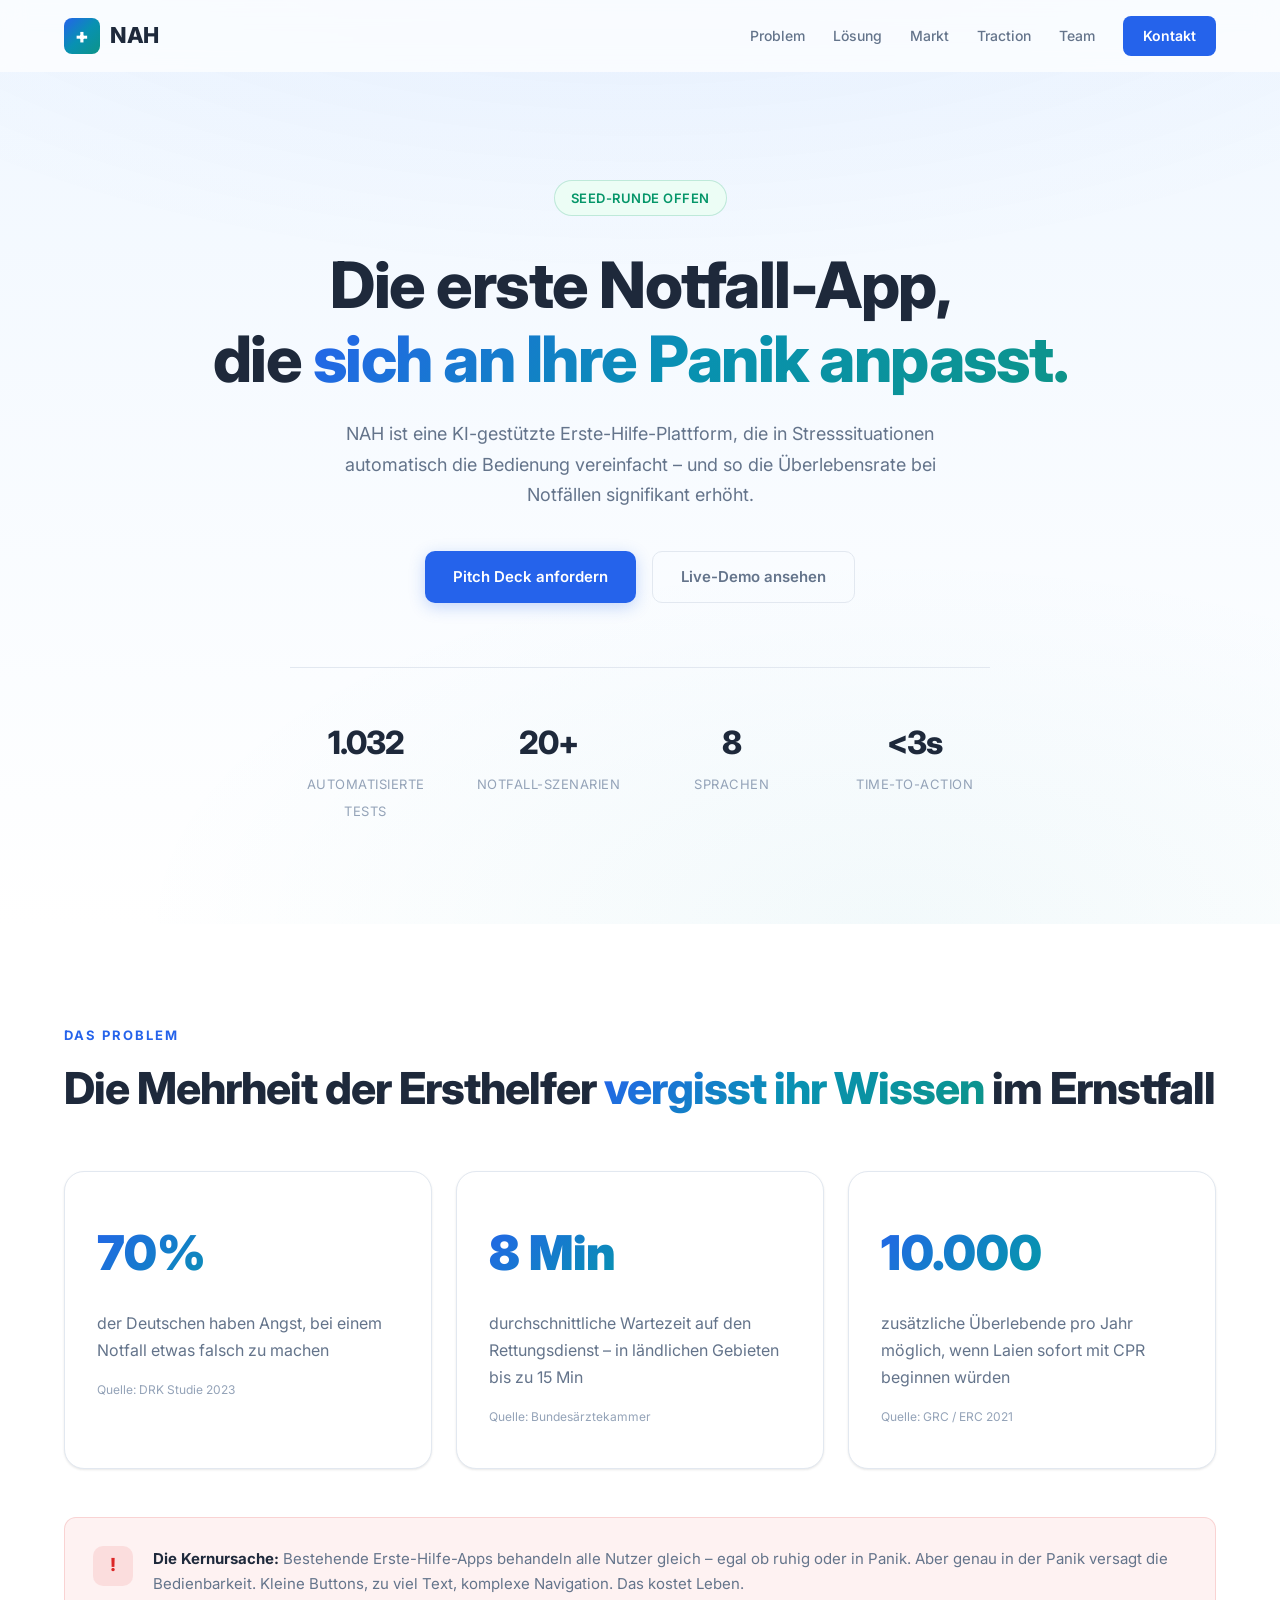
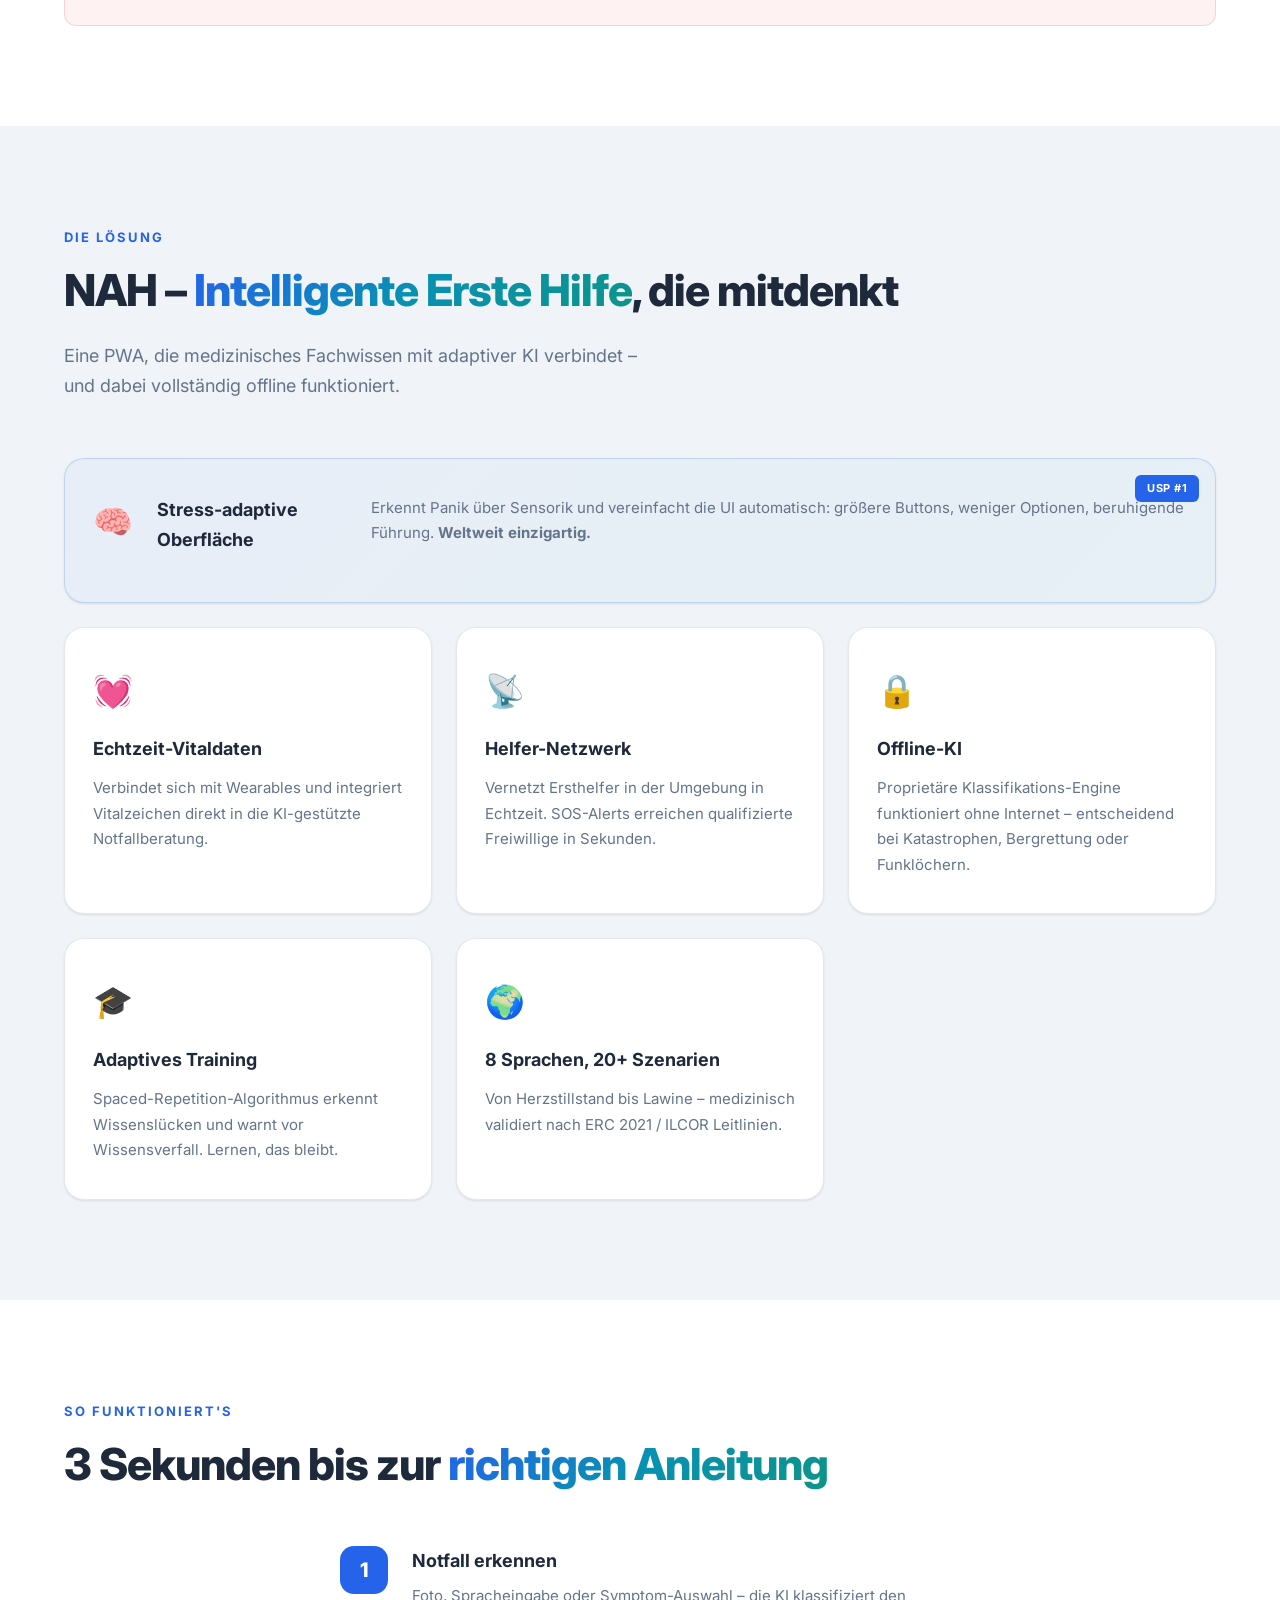
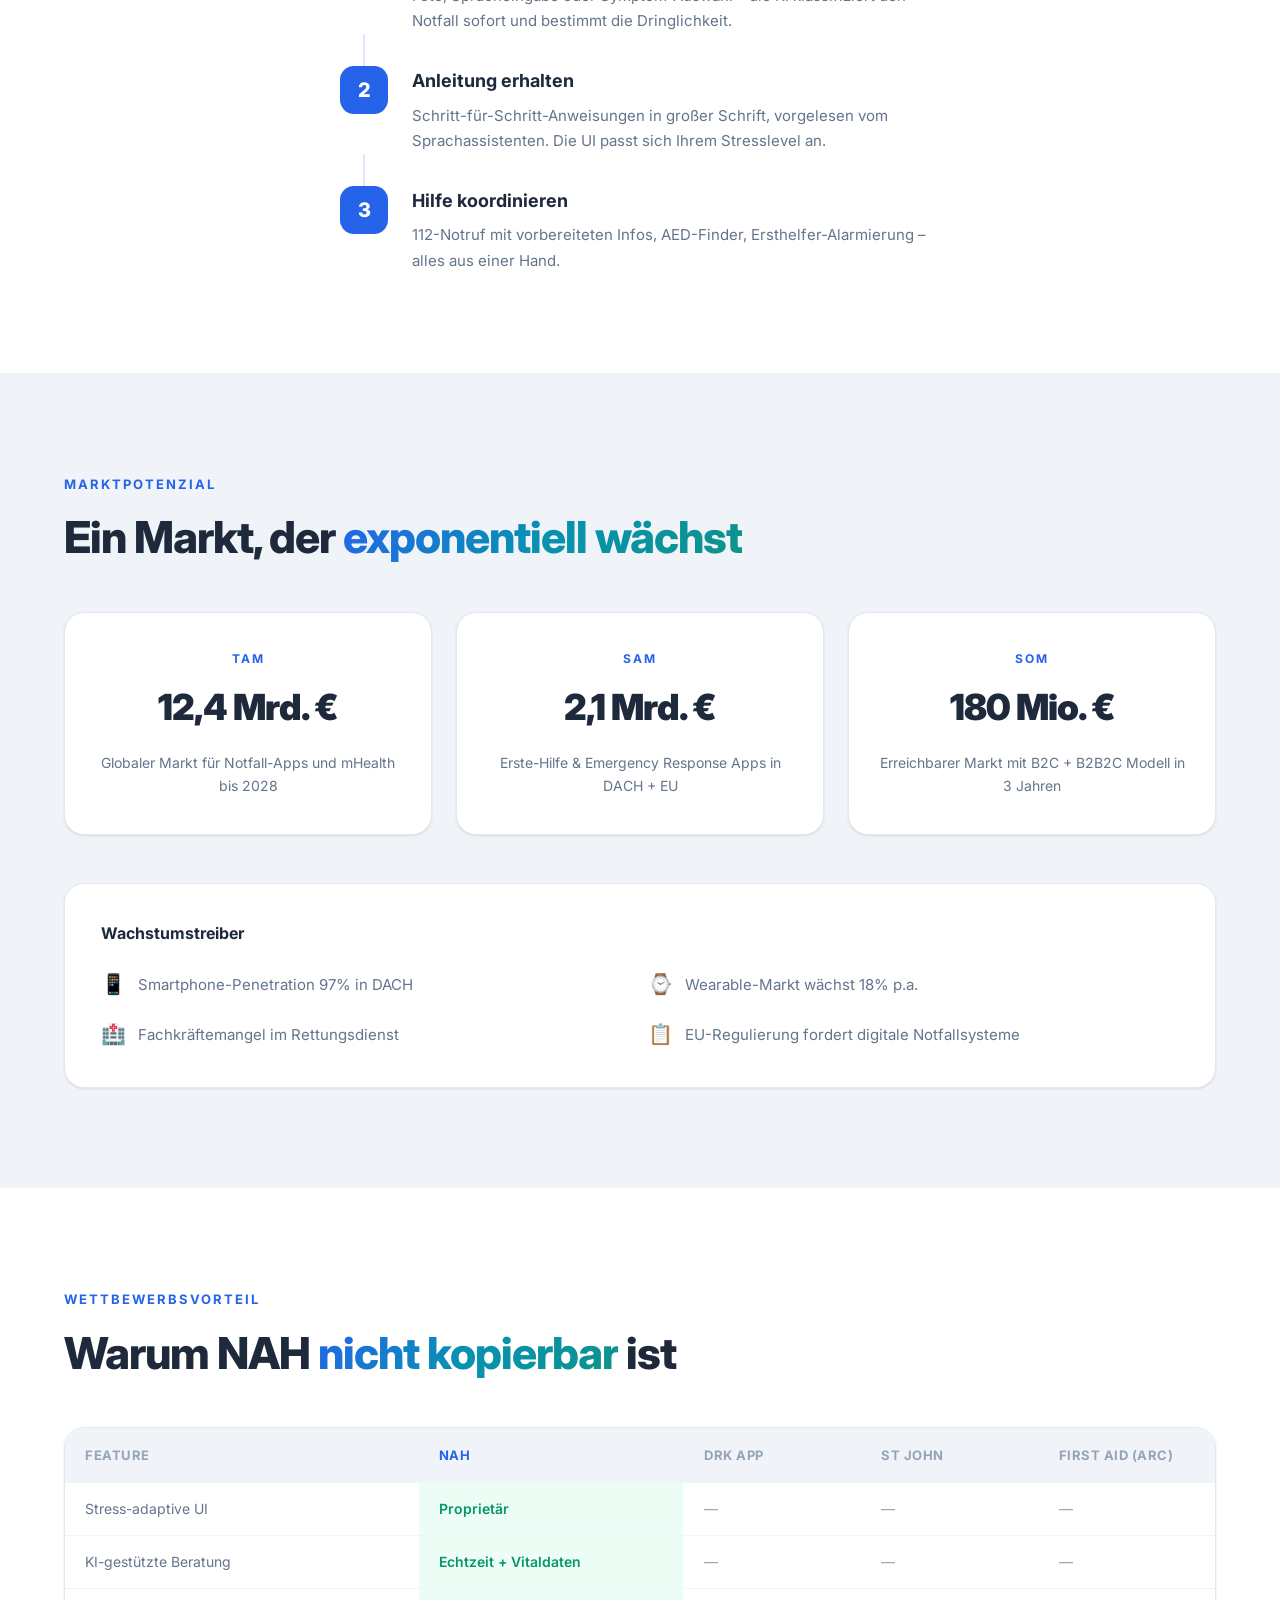
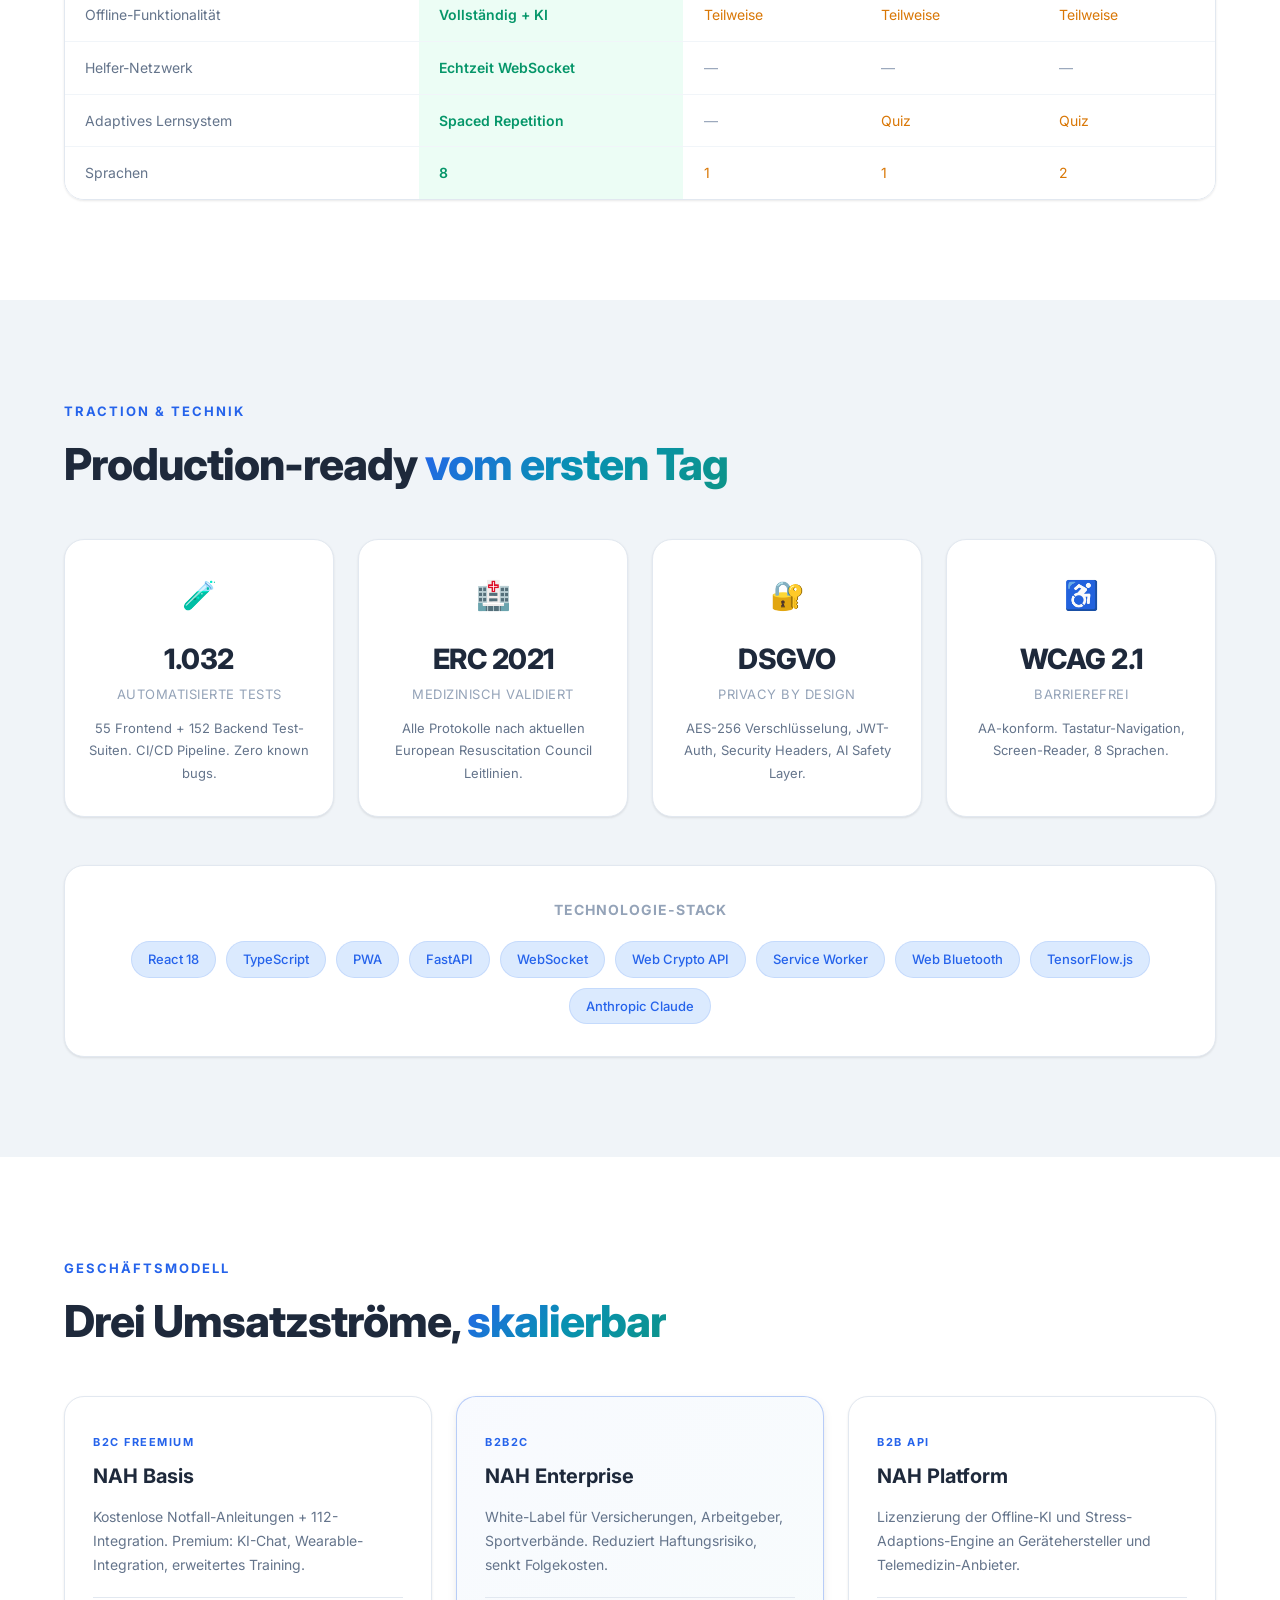
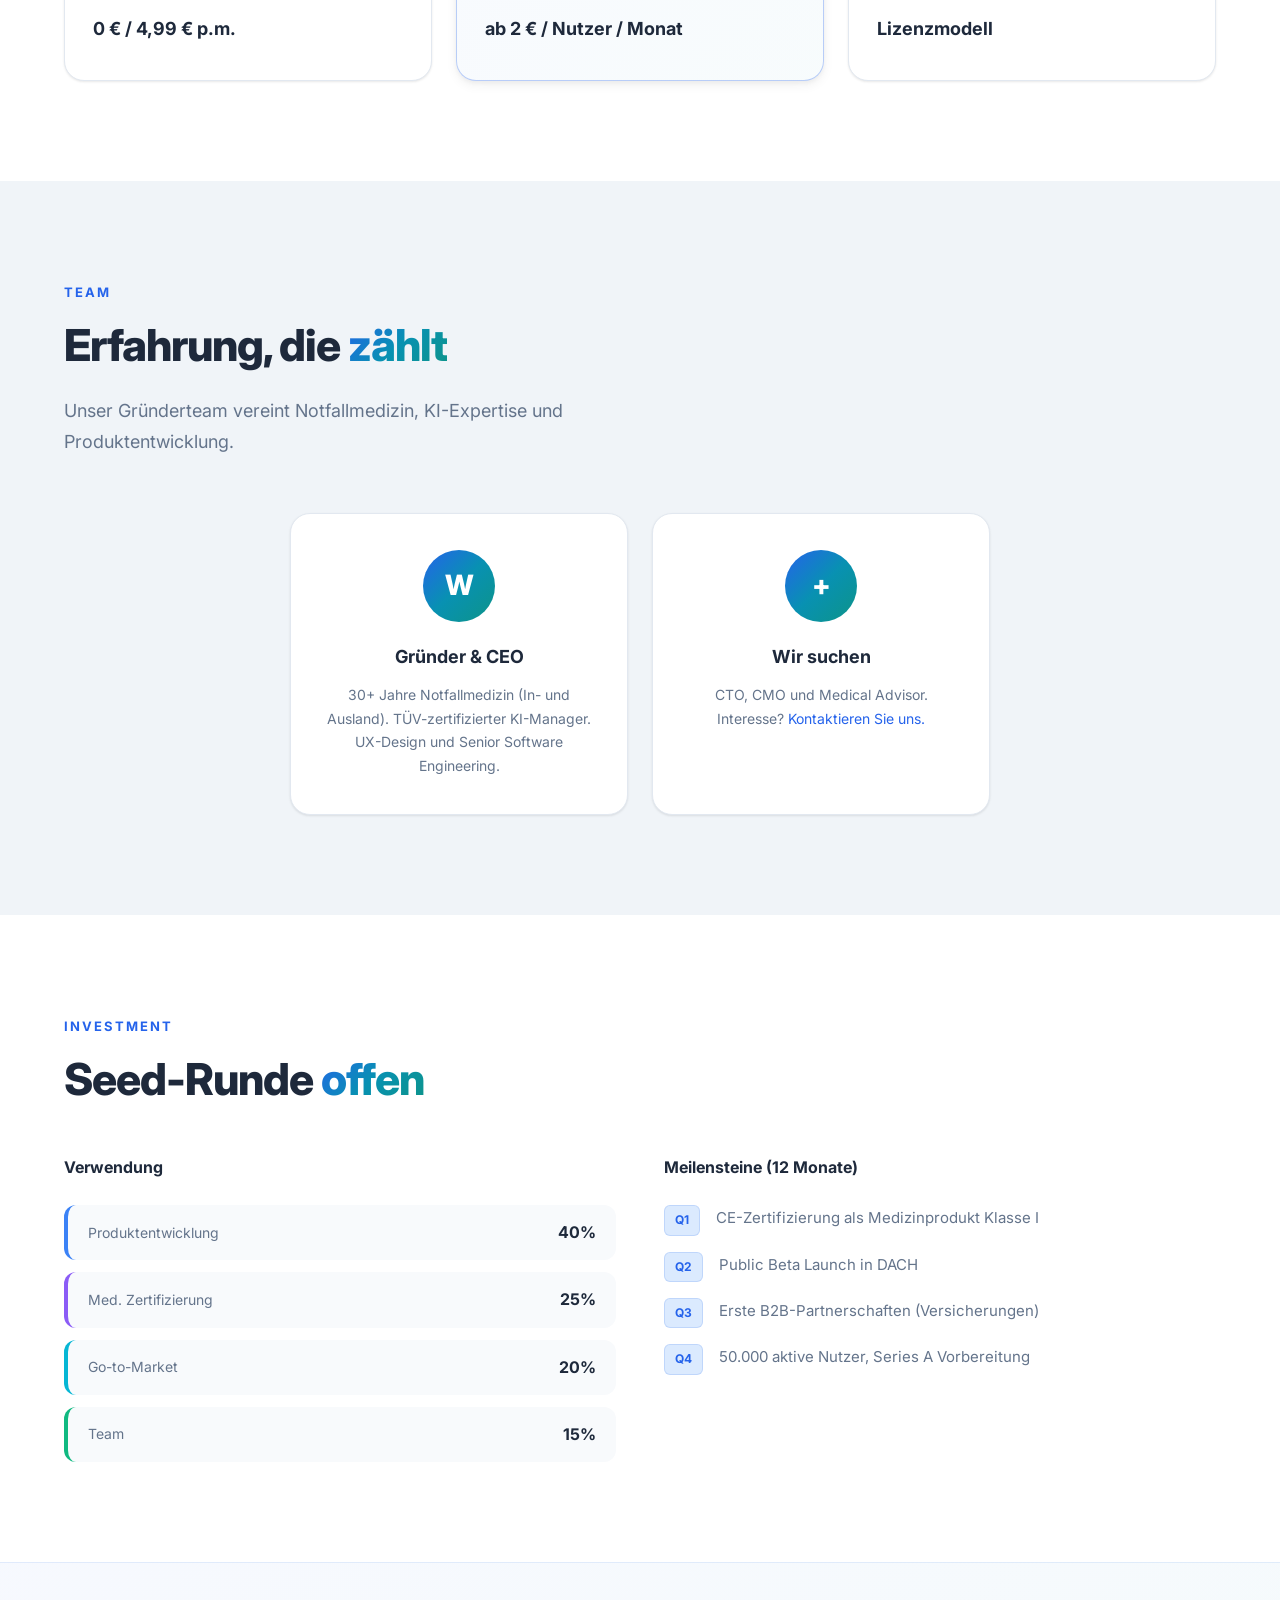
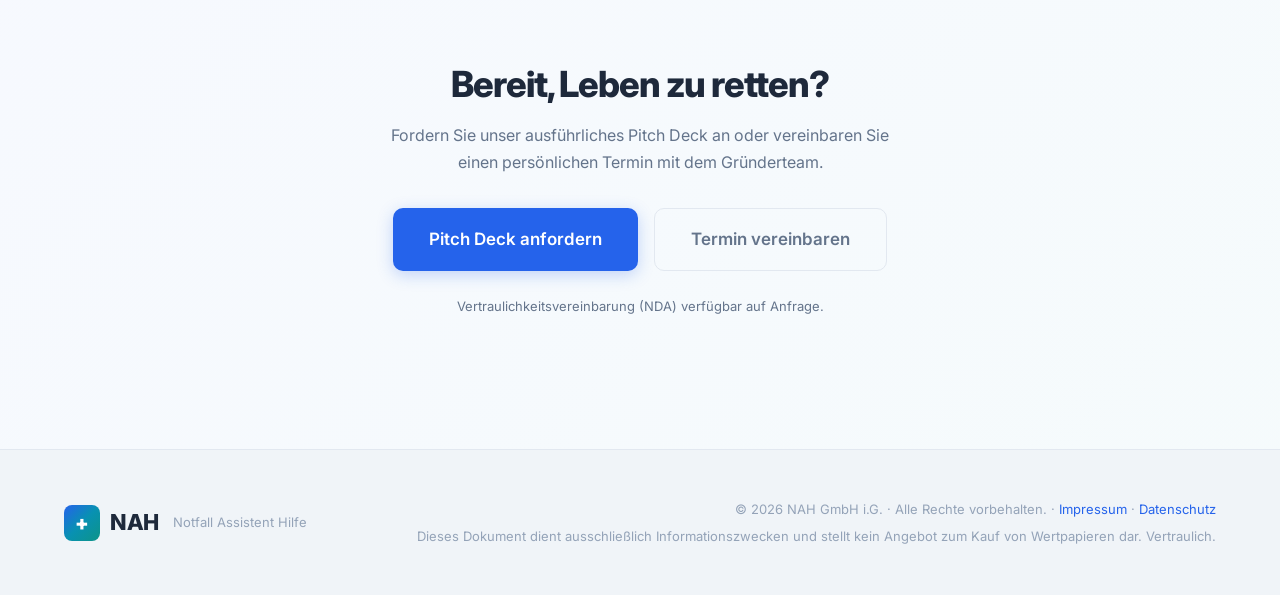
==== commit 63ebe1bf: "A11y/SEO polish + preview enhancements + akut.jetzt briefing - index.html: OG/Twitter meta, canonica" ====
--- a/index.html
+++ b/index.html
@@ -6,6 +6,19 @@
   <title>NAH - Notfall Assistent Hilfe | Investor Relations</title>
   <meta name="description" content="NAH - Die intelligente Notfall-App, die Leben rettet. KI-gestützte Erste Hilfe in Echtzeit.">
   <meta name="robots" content="noindex, nofollow">
+  <meta name="theme-color" content="#2563eb">
+  <link rel="canonical" href="https://nah.jetzt/">
+  <!-- Open Graph -->
+  <meta property="og:type" content="website">
+  <meta property="og:site_name" content="NAH – Notfall Assistent Hilfe">
+  <meta property="og:title" content="NAH – KI-gestützte Notfall-App | Investor Relations">
+  <meta property="og:description" content="Die erste Notfall-App, die sich an Ihre Panik anpasst. Stress-adaptive KI, offline, mehrsprachig.">
+  <meta property="og:url" content="https://nah.jetzt/">
+  <meta property="og:locale" content="de_DE">
+  <!-- Twitter -->
+  <meta name="twitter:card" content="summary_large_image">
+  <meta name="twitter:title" content="NAH – KI-gestützte Notfall-App">
+  <meta name="twitter:description" content="Die erste Notfall-App, die sich an Ihre Panik anpasst.">
   <link rel="preconnect" href="https://fonts.googleapis.com">
   <link rel="preconnect" href="https://fonts.gstatic.com" crossorigin>
   <link href="https://fonts.googleapis.com/css2?family=Inter:wght@300;400;500;600;700;800;900&display=swap" rel="stylesheet">
@@ -13,6 +26,8 @@
   <link rel="icon" href="data:image/svg+xml,<svg xmlns='http://www.w3.org/2000/svg' viewBox='0 0 100 100'><text y='.9em' font-size='90'>🚨</text></svg>">
 </head>
 <body>
+
+  <a href="#main" class="skip-link">Zum Inhalt springen</a>
 
   <!-- Navigation -->
   <nav class="nav" id="nav">
@@ -29,11 +44,13 @@
         <a href="#team">Team</a>
         <a href="#contact" class="nav-cta">Kontakt</a>
       </div>
-      <button class="nav-mobile-toggle" aria-label="Menü öffnen" onclick="document.querySelector('.nav-links').classList.toggle('open')">
+      <button class="nav-mobile-toggle" aria-label="Menü öffnen" aria-expanded="false" aria-controls="nav-links-list" onclick="(function(b){var l=document.querySelector('.nav-links');var o=l.classList.toggle('open');b.setAttribute('aria-expanded',o);b.setAttribute('aria-label',o?'Menü schließen':'Menü öffnen');})(this)">
         <span></span><span></span><span></span>
       </button>
     </div>
   </nav>
+
+  <main id="main">
 
   <!-- Hero -->
   <section class="hero">
@@ -78,7 +95,7 @@
   <section class="section" id="problem">
     <div class="container">
       <div class="section-label">Das Problem</div>
-      <h2>95% der Ersthelfer <span class="gradient-text">vergessen ihr Wissen</span> im Ernstfall</h2>
+      <h2>Die Mehrheit der Ersthelfer <span class="gradient-text">vergisst ihr Wissen</span> im Ernstfall</h2>
       <div class="problem-grid">
         <div class="problem-card">
           <div class="problem-number">70%</div>
@@ -478,6 +495,8 @@
     </div>
   </section>
 
+  </main>
+
   <!-- Footer -->
   <footer class="footer">
     <div class="container footer-inner">
@@ -487,7 +506,11 @@
         <span class="footer-tagline">Notfall Assistent Hilfe</span>
       </div>
       <div class="footer-legal">
-        <p>&copy; 2026 NAH GmbH i.G. | Alle Rechte vorbehalten.</p>
+        <p>
+          &copy; 2026 NAH GmbH i.G. &middot; Alle Rechte vorbehalten. &middot;
+          <a href="impressum.html">Impressum</a> &middot;
+          <a href="datenschutz.html">Datenschutz</a>
+        </p>
         <p class="footer-disclaimer">
           Dieses Dokument dient ausschließlich Informationszwecken und stellt
           kein Angebot zum Kauf von Wertpapieren dar. Vertraulich.
--- a/styles.css
+++ b/styles.css
@@ -55,6 +55,15 @@
 a { color: var(--accent); text-decoration: none; transition: color var(--transition); }
 a:hover { color: var(--accent-light); }
 
+.skip-link {
+  position: absolute; left: -9999px; top: 0;
+  background: var(--accent); color: #fff;
+  padding: 10px 16px; border-radius: 0 0 8px 0;
+  font-weight: 600; z-index: 10000;
+}
+.skip-link:focus { left: 0; color: #fff; }
+:focus-visible { outline: 2px solid var(--accent); outline-offset: 3px; border-radius: 4px; }
+
 .container {
   max-width: var(--max-w);
   margin: 0 auto;
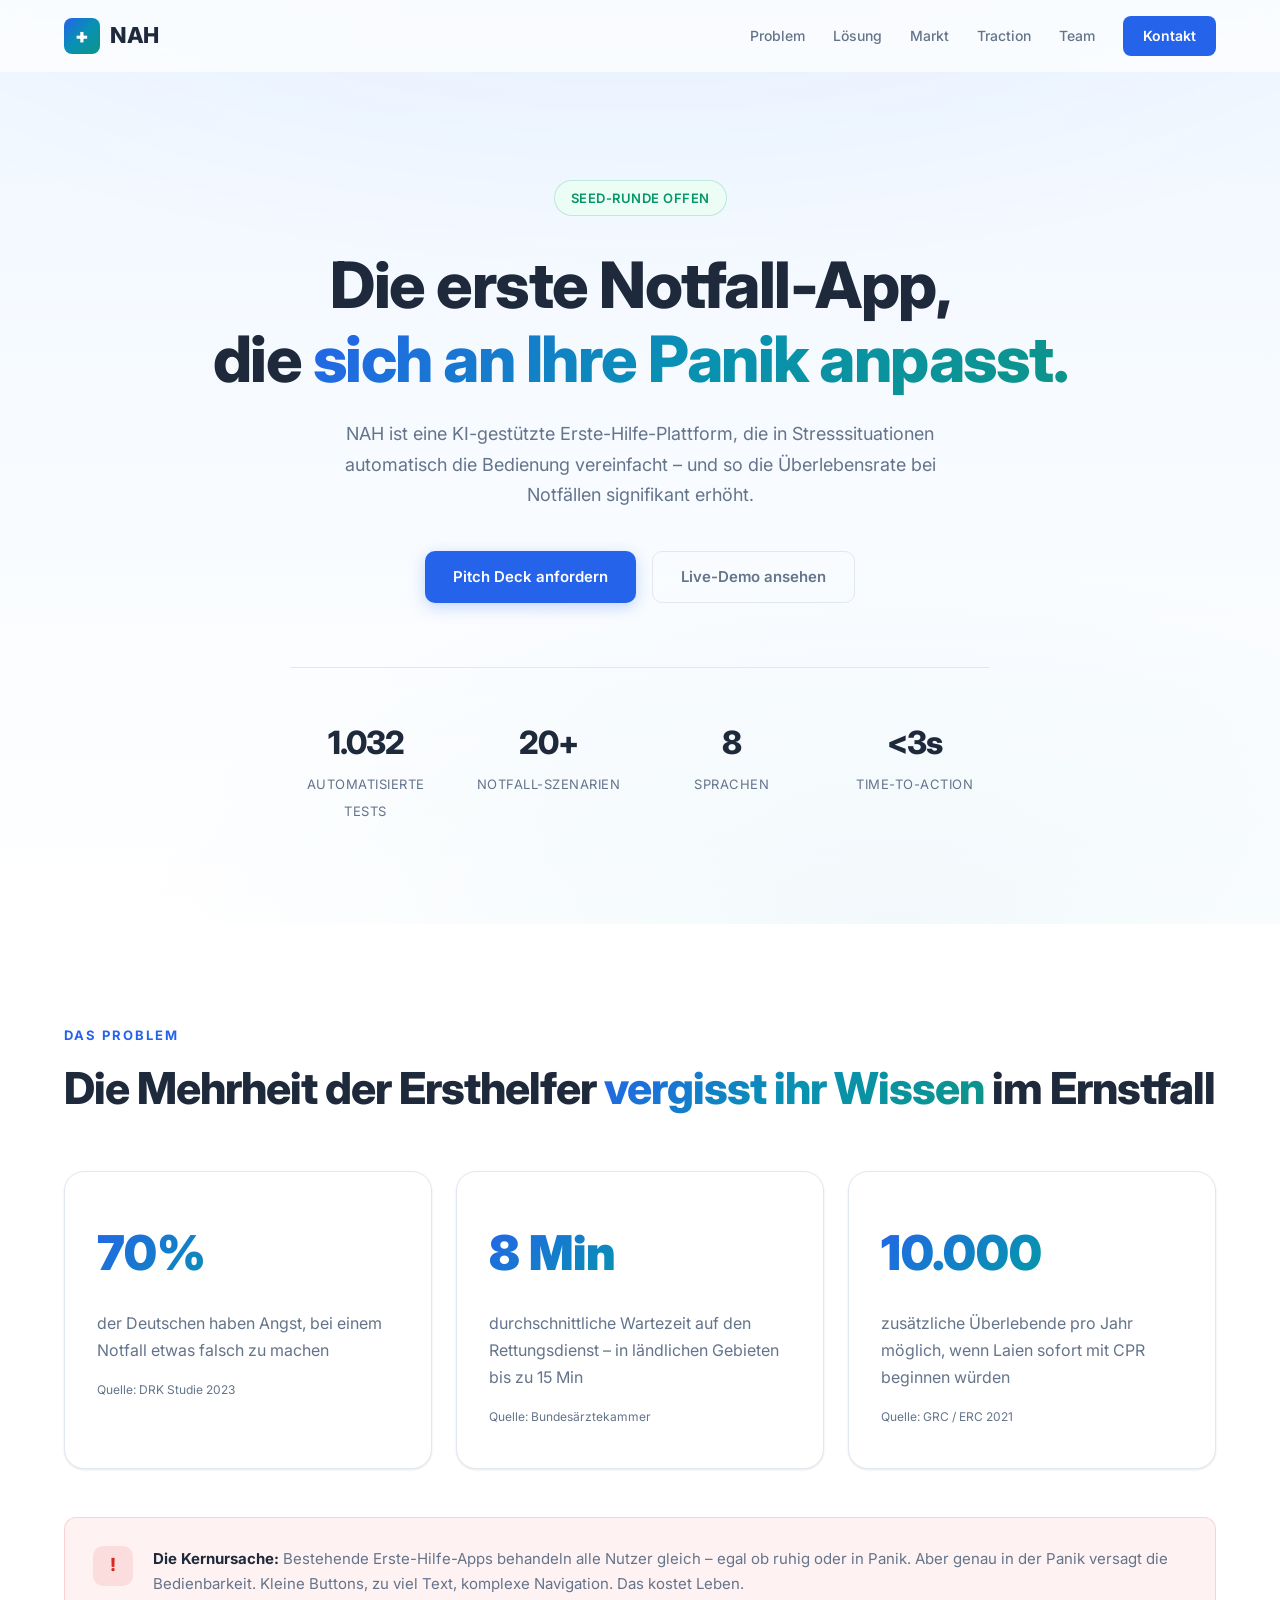
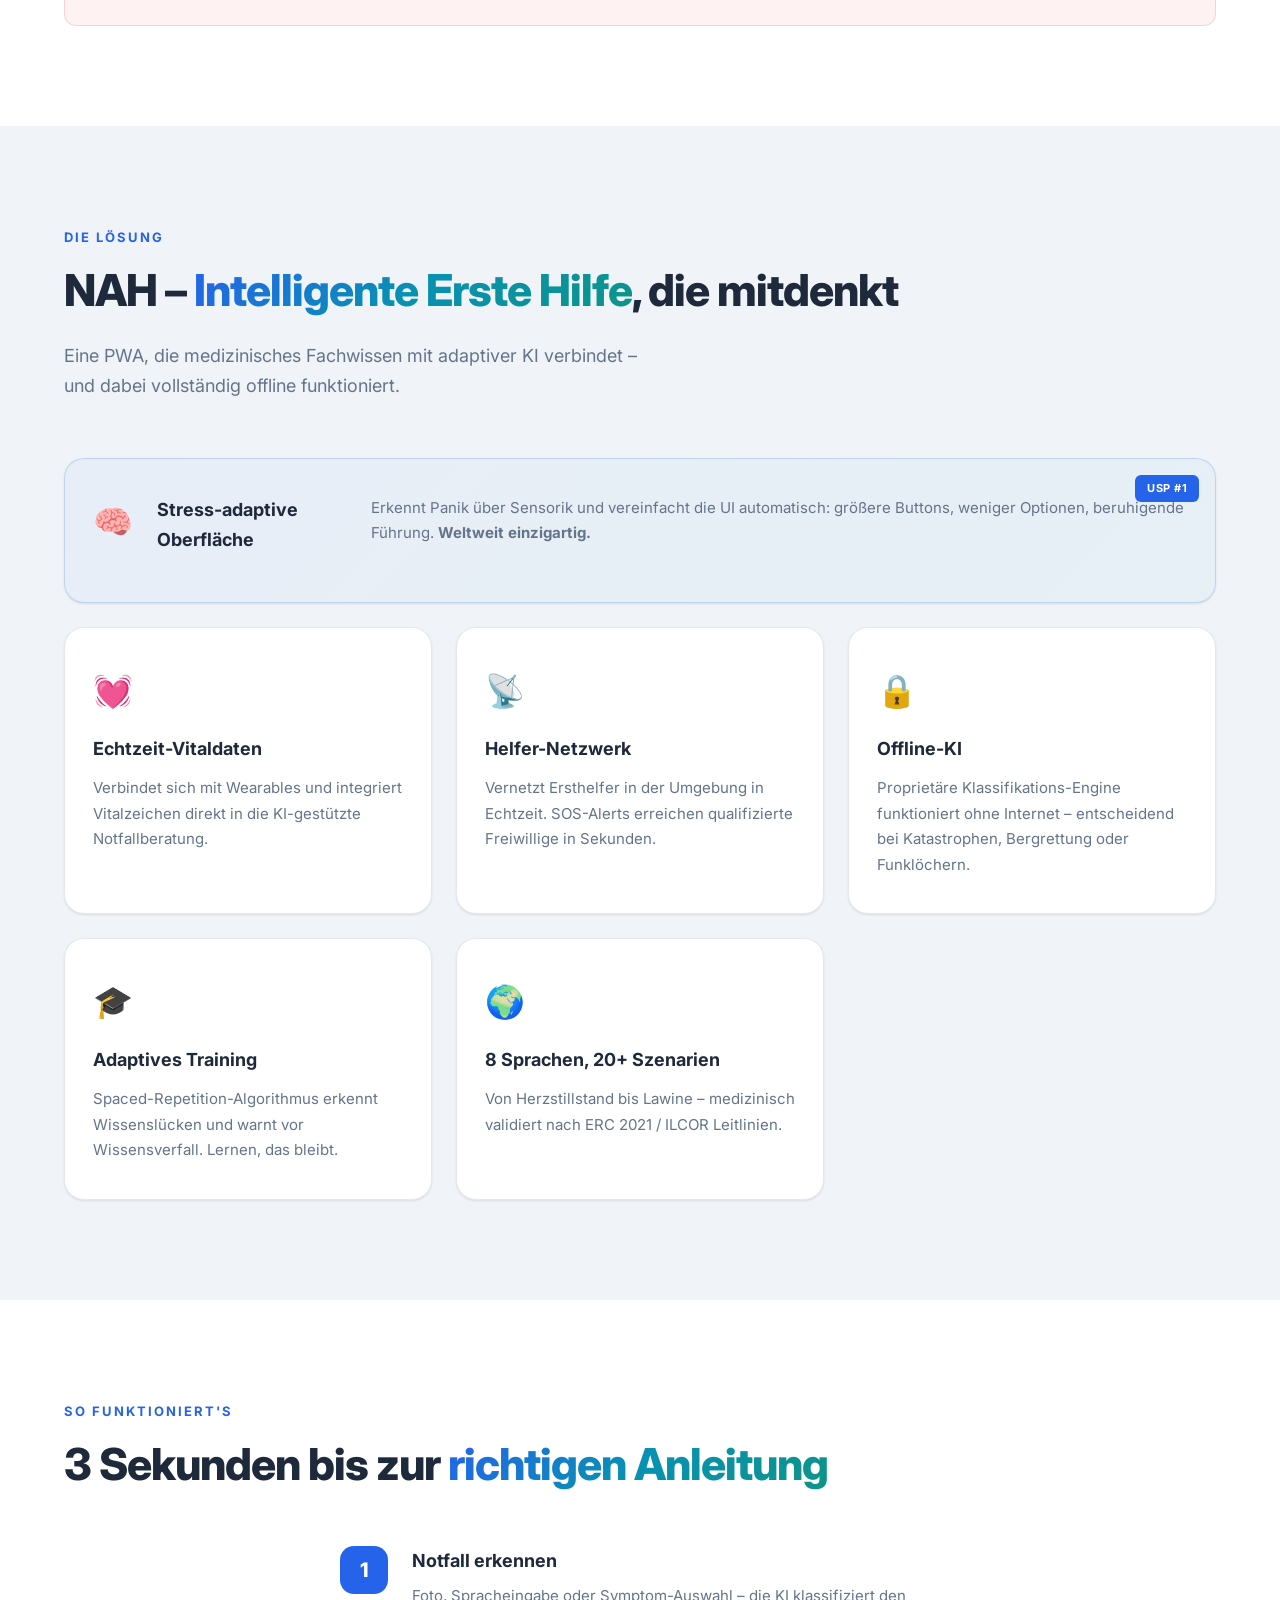
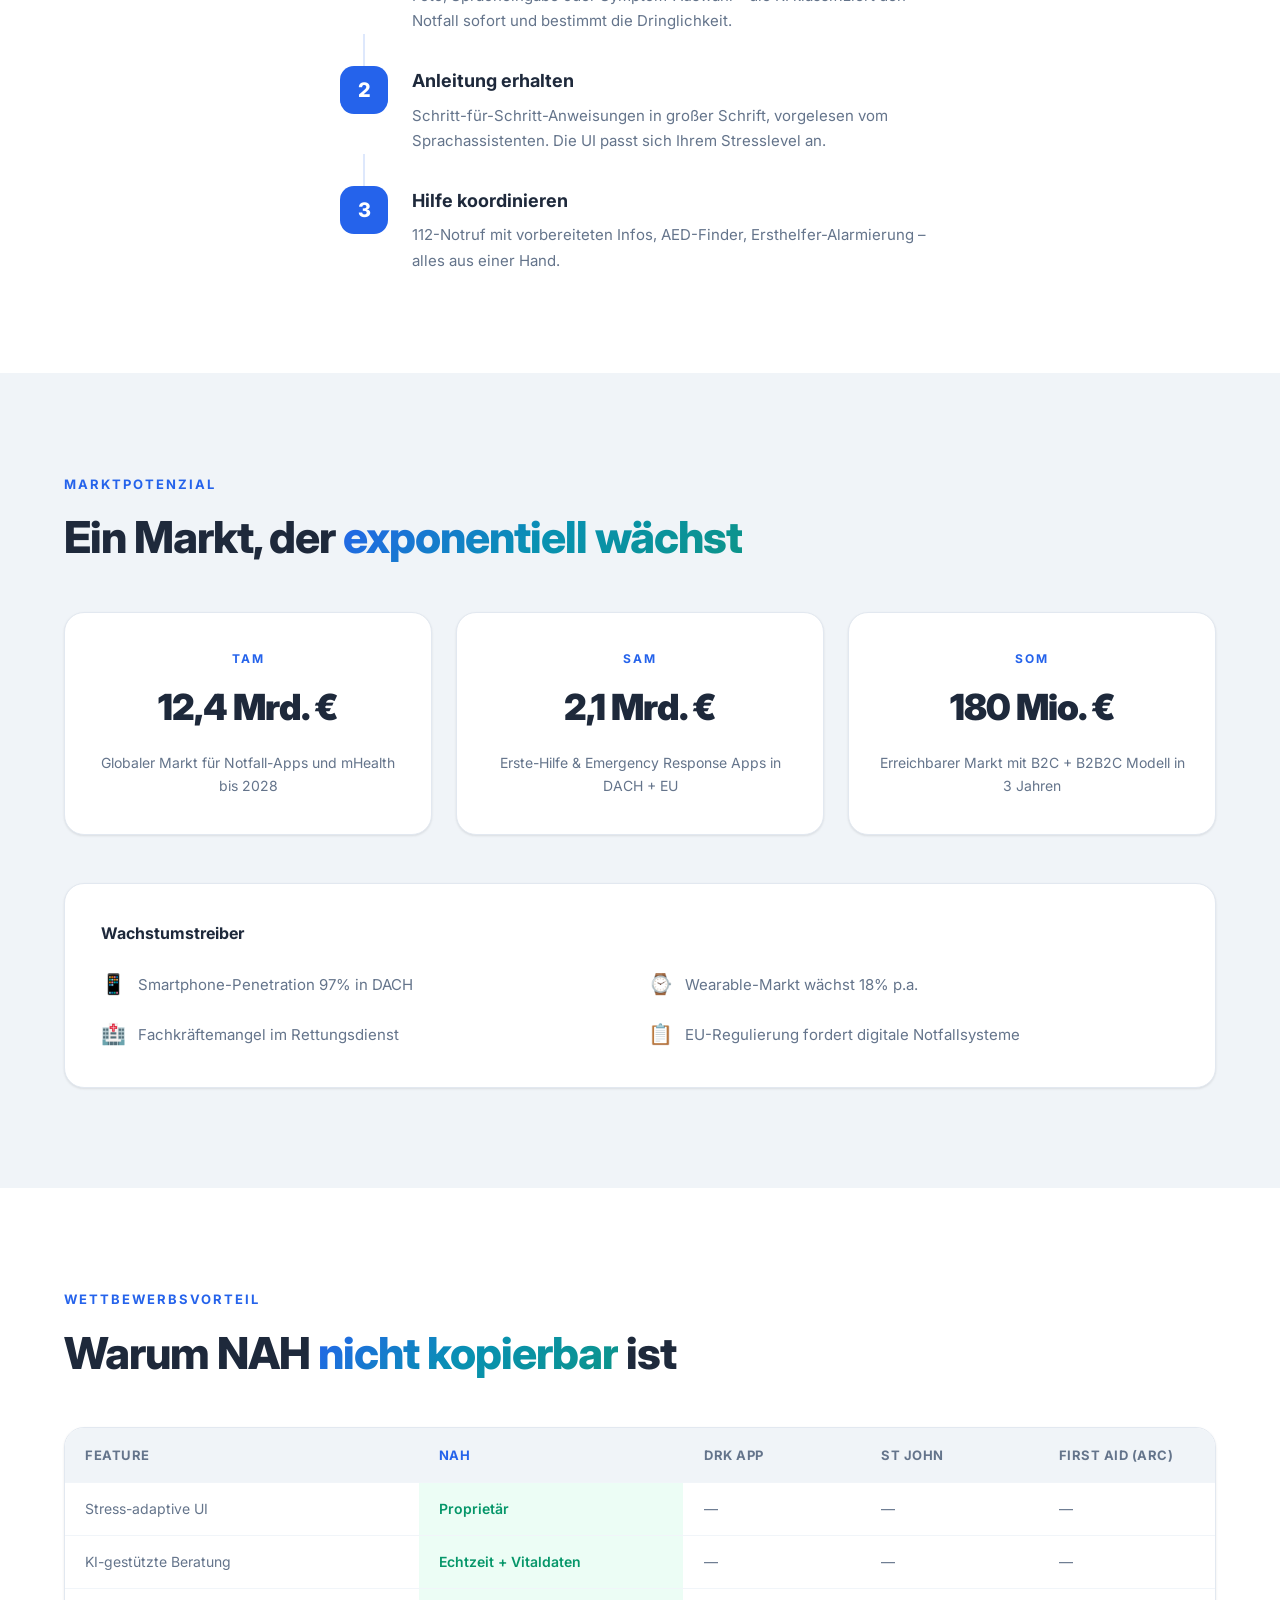
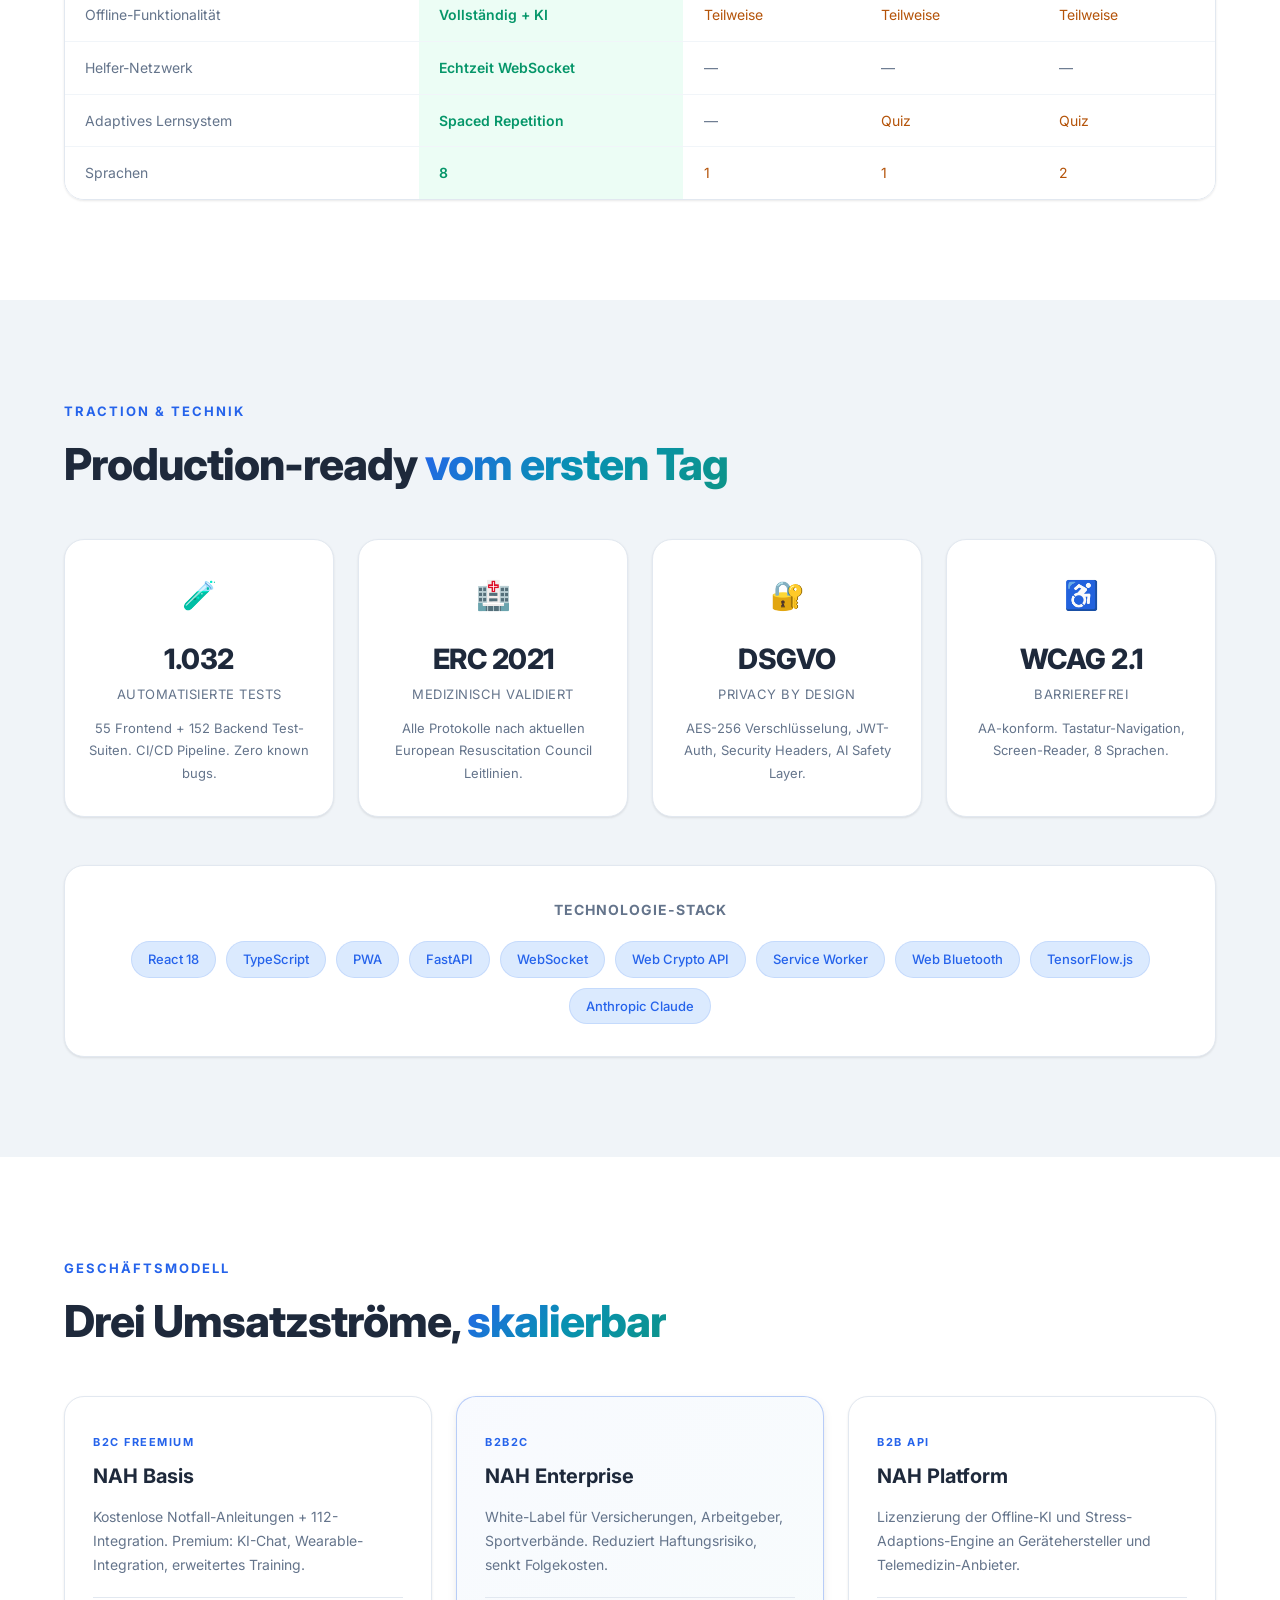
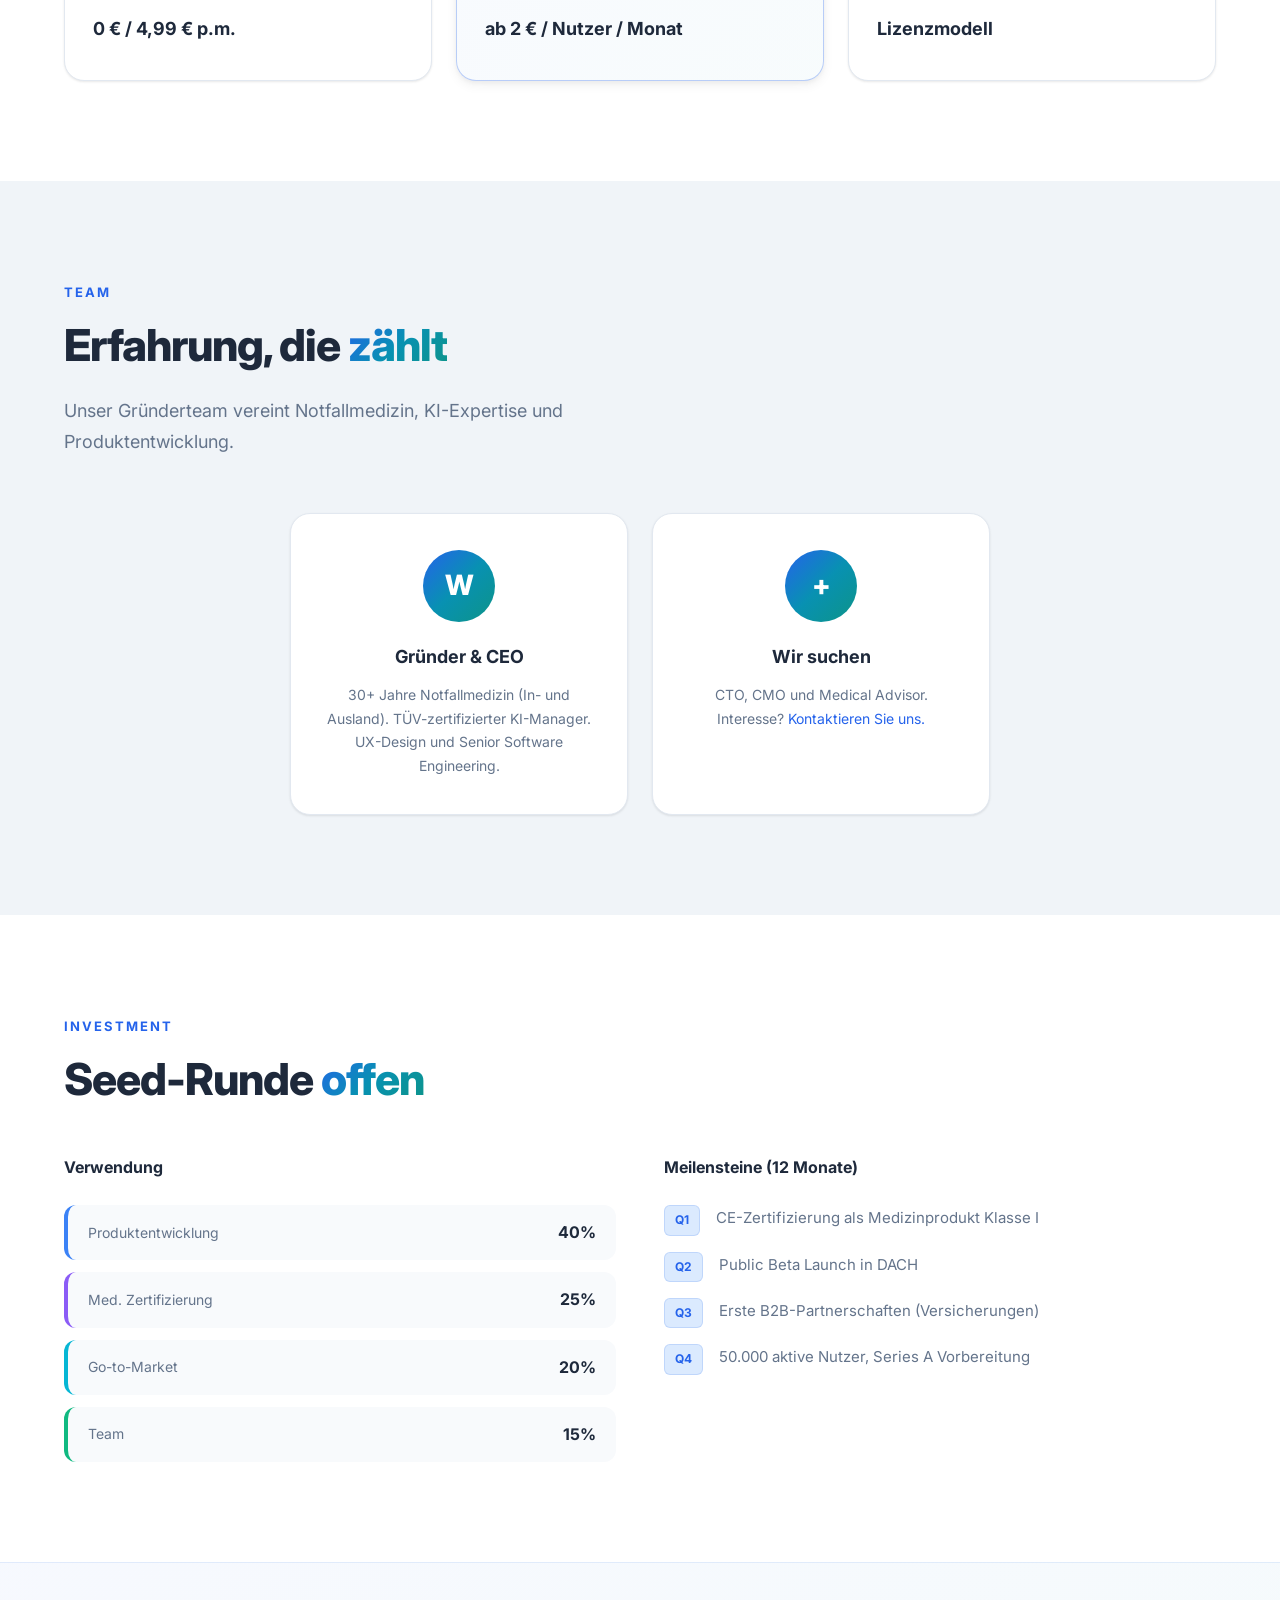
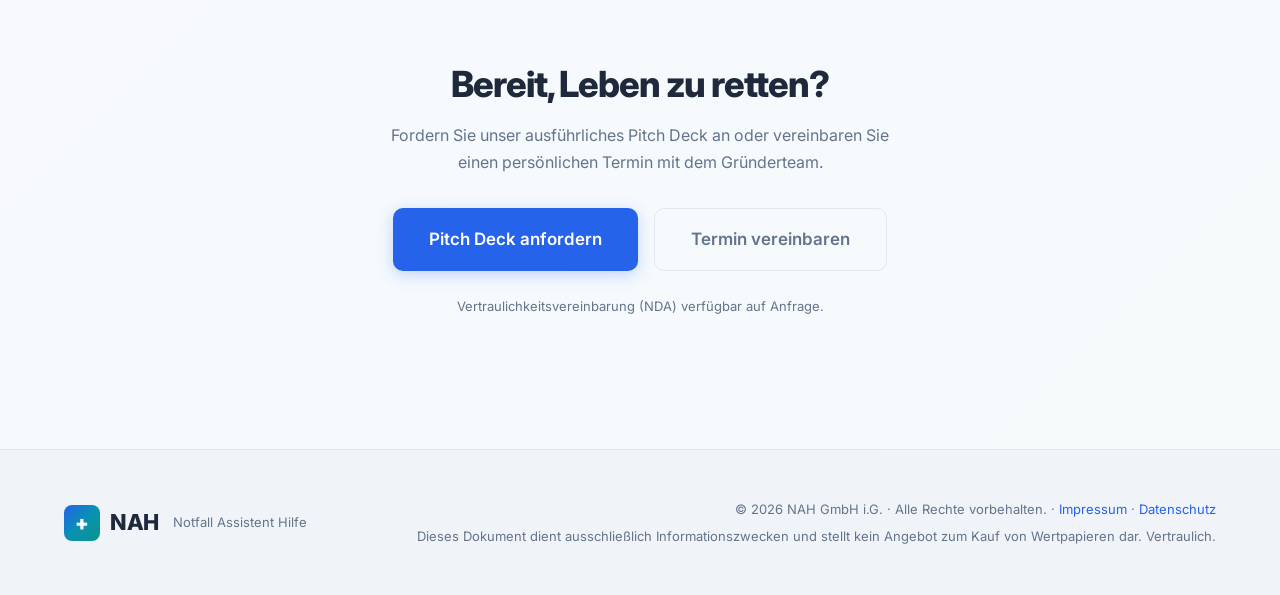
==== commit d1bc1b20: "fix: Re-Audit — Lighthouse-A11y-Gate, akut.jetzt-Reste, WCAG-AA-Kontrast Behebt die im frischen Re-A" ====
--- a/index.html
+++ b/index.html
@@ -15,14 +15,22 @@
   <meta property="og:description" content="Die erste Notfall-App, die sich an Ihre Panik anpasst. Stress-adaptive KI, offline, mehrsprachig.">
   <meta property="og:url" content="https://nah.jetzt/">
   <meta property="og:locale" content="de_DE">
+  <meta property="og:image" content="https://nah.jetzt/og-image.svg">
+  <meta property="og:image:width" content="1200">
+  <meta property="og:image:height" content="630">
   <!-- Twitter -->
   <meta name="twitter:card" content="summary_large_image">
   <meta name="twitter:title" content="NAH – KI-gestützte Notfall-App">
   <meta name="twitter:description" content="Die erste Notfall-App, die sich an Ihre Panik anpasst.">
+  <meta name="twitter:image" content="https://nah.jetzt/og-image.svg">
+  <!-- Privacy-friendly analytics (Plausible self-hosted) -->
+  <!-- Aktivieren, sobald Plausible unter stats.nah.jetzt läuft:
+  <script defer data-domain="nah.jetzt" src="https://stats.nah.jetzt/js/script.js"></script>
+  -->
   <link rel="preconnect" href="https://fonts.googleapis.com">
   <link rel="preconnect" href="https://fonts.gstatic.com" crossorigin>
   <link href="https://fonts.googleapis.com/css2?family=Inter:wght@300;400;500;600;700;800;900&display=swap" rel="stylesheet">
-  <link rel="stylesheet" href="styles.css">
+  <link rel="stylesheet" href="styles.css?v=3">
   <link rel="icon" href="data:image/svg+xml,<svg xmlns='http://www.w3.org/2000/svg' viewBox='0 0 100 100'><text y='.9em' font-size='90'>🚨</text></svg>">
 </head>
 <body>
@@ -36,7 +44,7 @@
         <span class="logo-icon">+</span>
         <span class="logo-text">NAH</span>
       </a>
-      <div class="nav-links">
+      <div class="nav-links" id="nav-links-list">
         <a href="#problem">Problem</a>
         <a href="#solution">Lösung</a>
         <a href="#market">Markt</a>
--- a/styles.css
+++ b/styles.css
@@ -14,7 +14,7 @@
   --bg-warm: #fefcf9;
   --text: #1e293b;
   --text-muted: #64748b;
-  --text-dim: #94a3b8;
+  --text-dim: #64748b;
   --accent: #2563eb;
   --accent-light: #3b82f6;
   --accent-soft: #dbeafe;
@@ -23,7 +23,7 @@
   --gradient-warm: linear-gradient(135deg, #2563eb 0%, #0891b2 50%, #10b981 100%);
   --success: #059669;
   --success-bg: #ecfdf5;
-  --warning: #d97706;
+  --warning: #b45309;
   --warning-bg: #fffbeb;
   --danger: #dc2626;
   --danger-bg: #fef2f2;
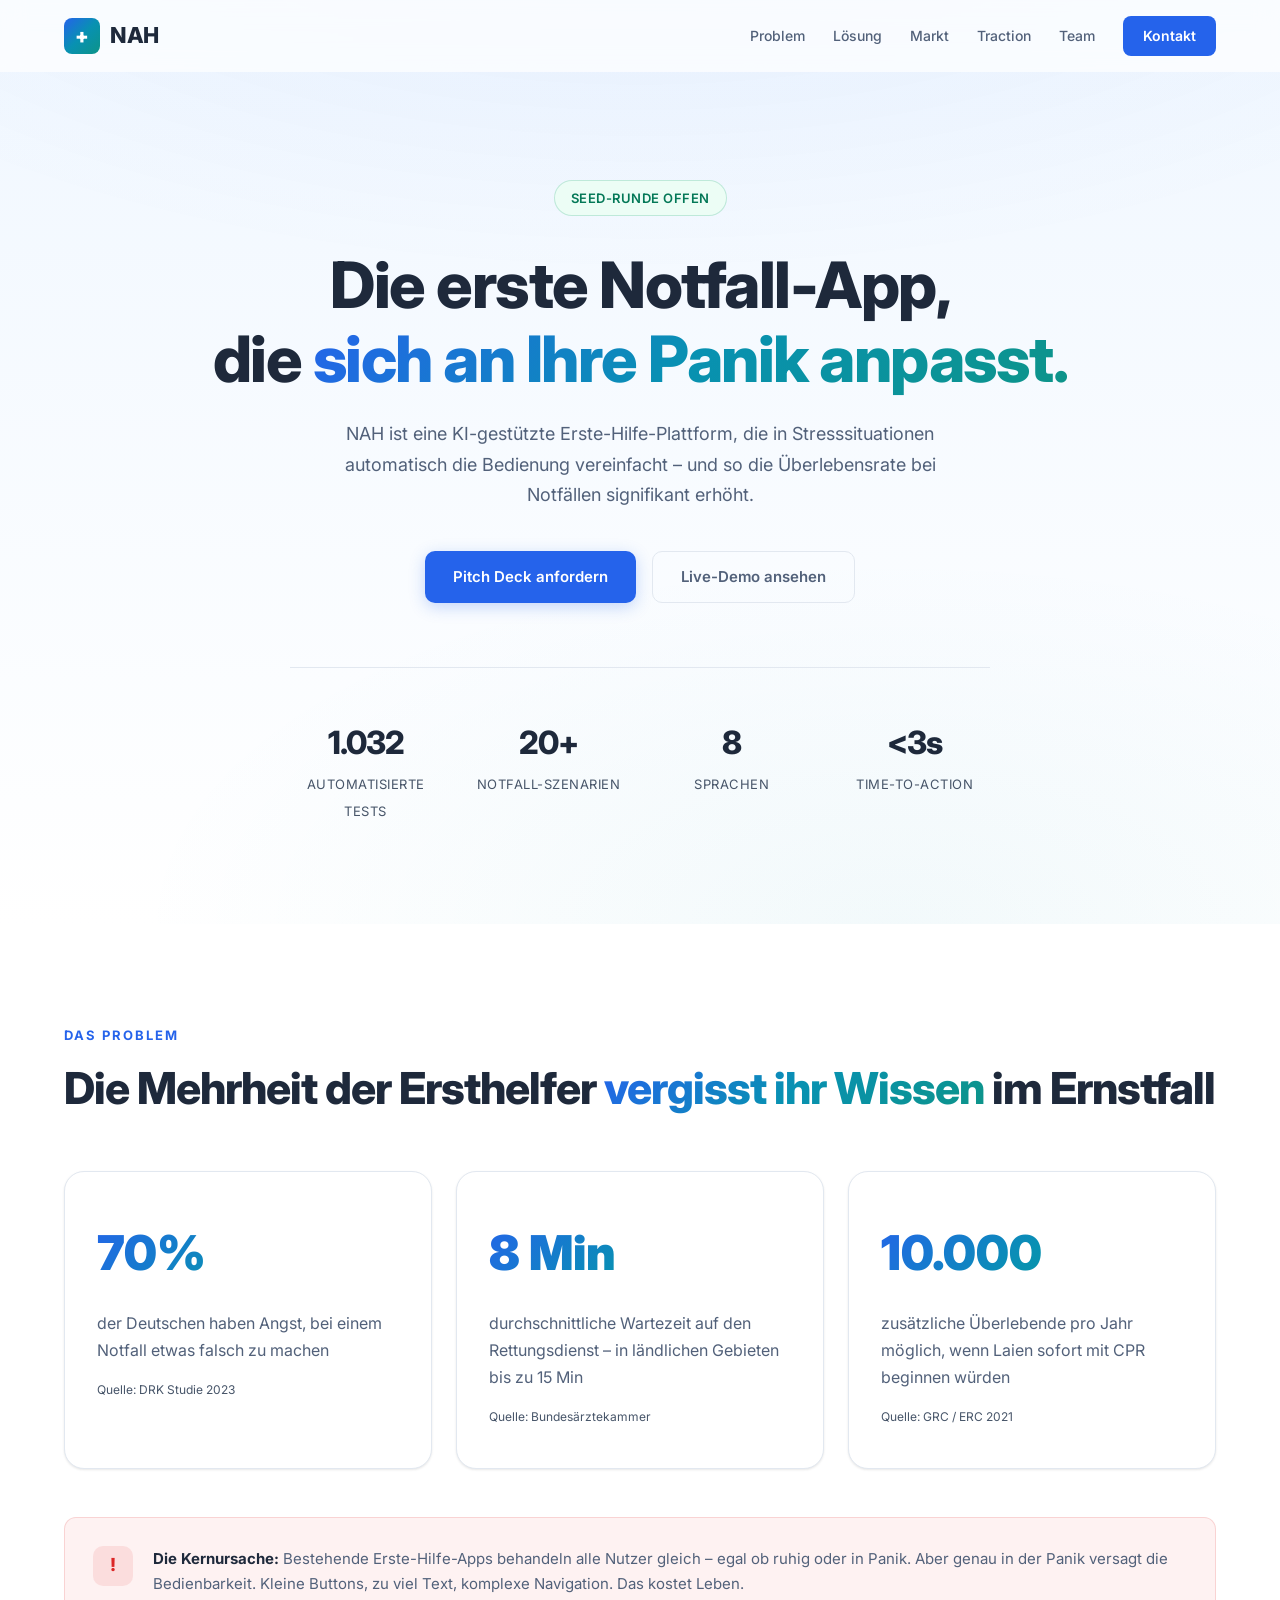
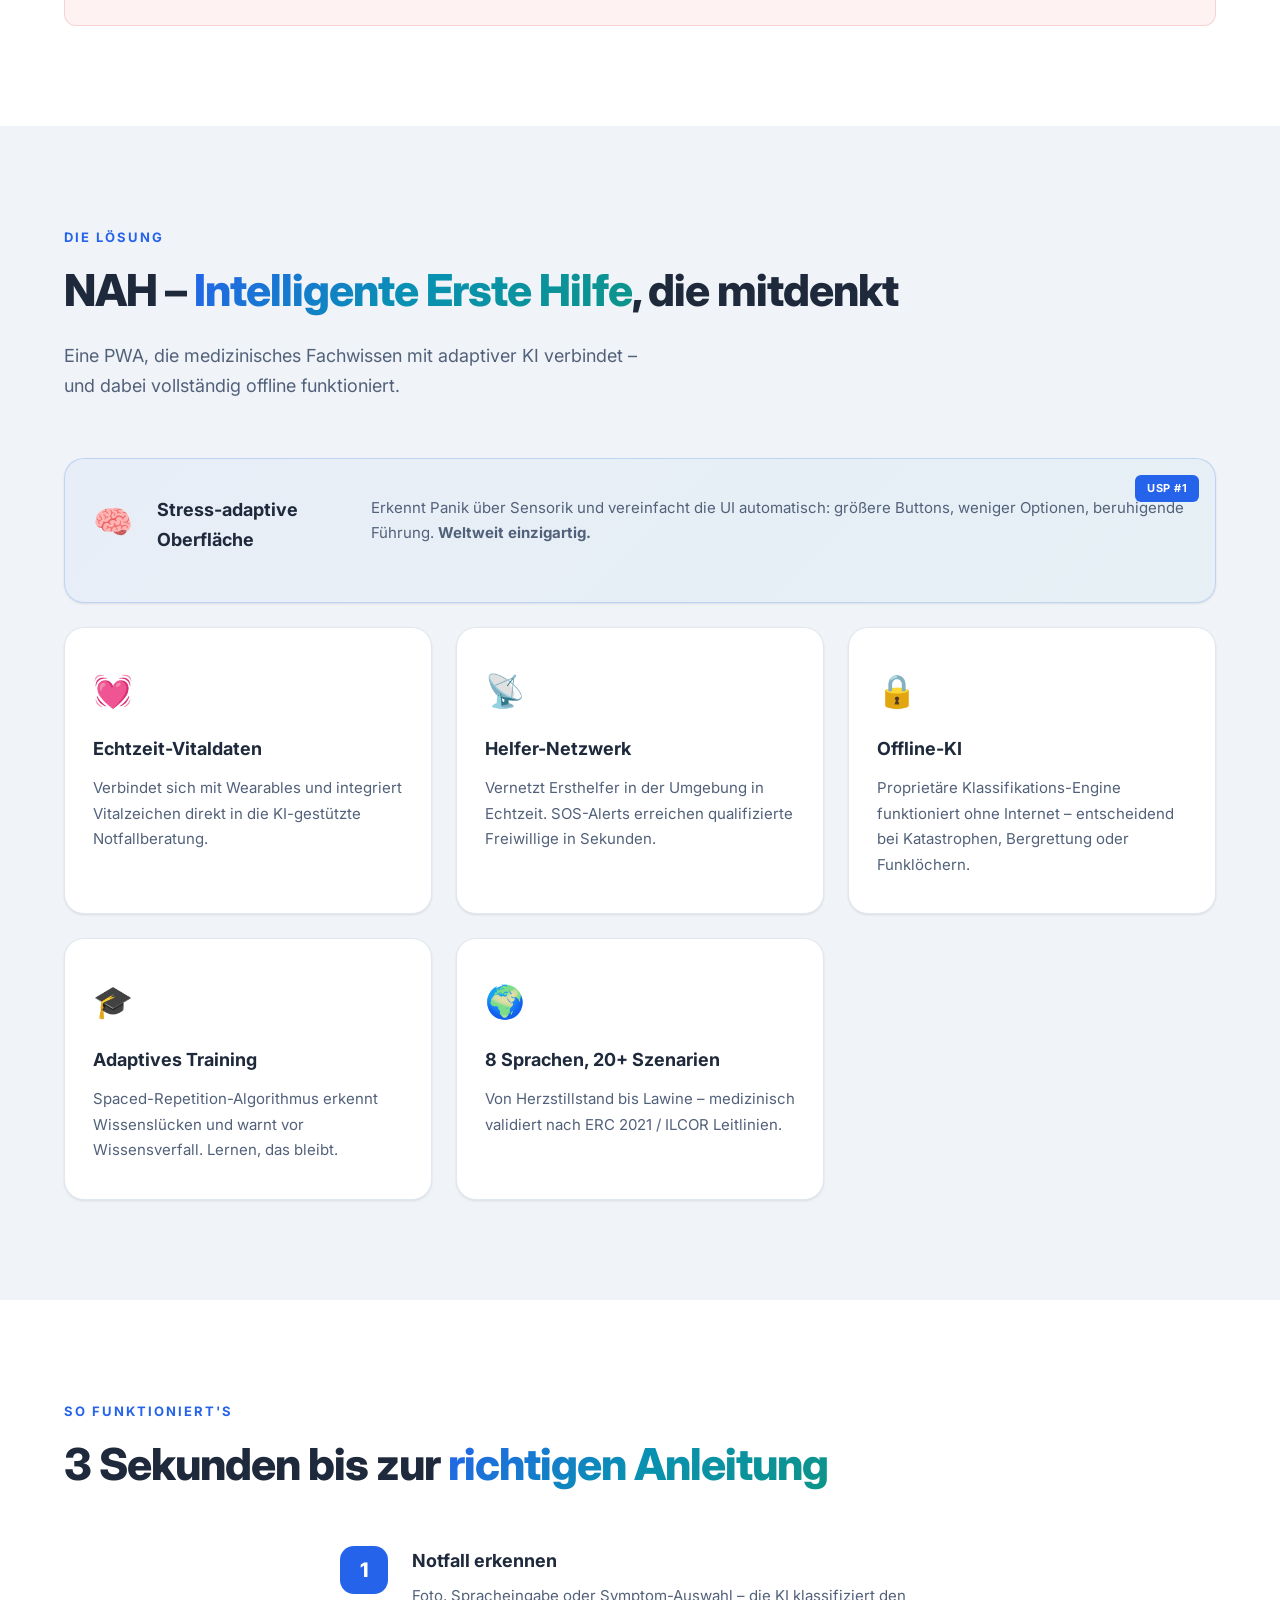
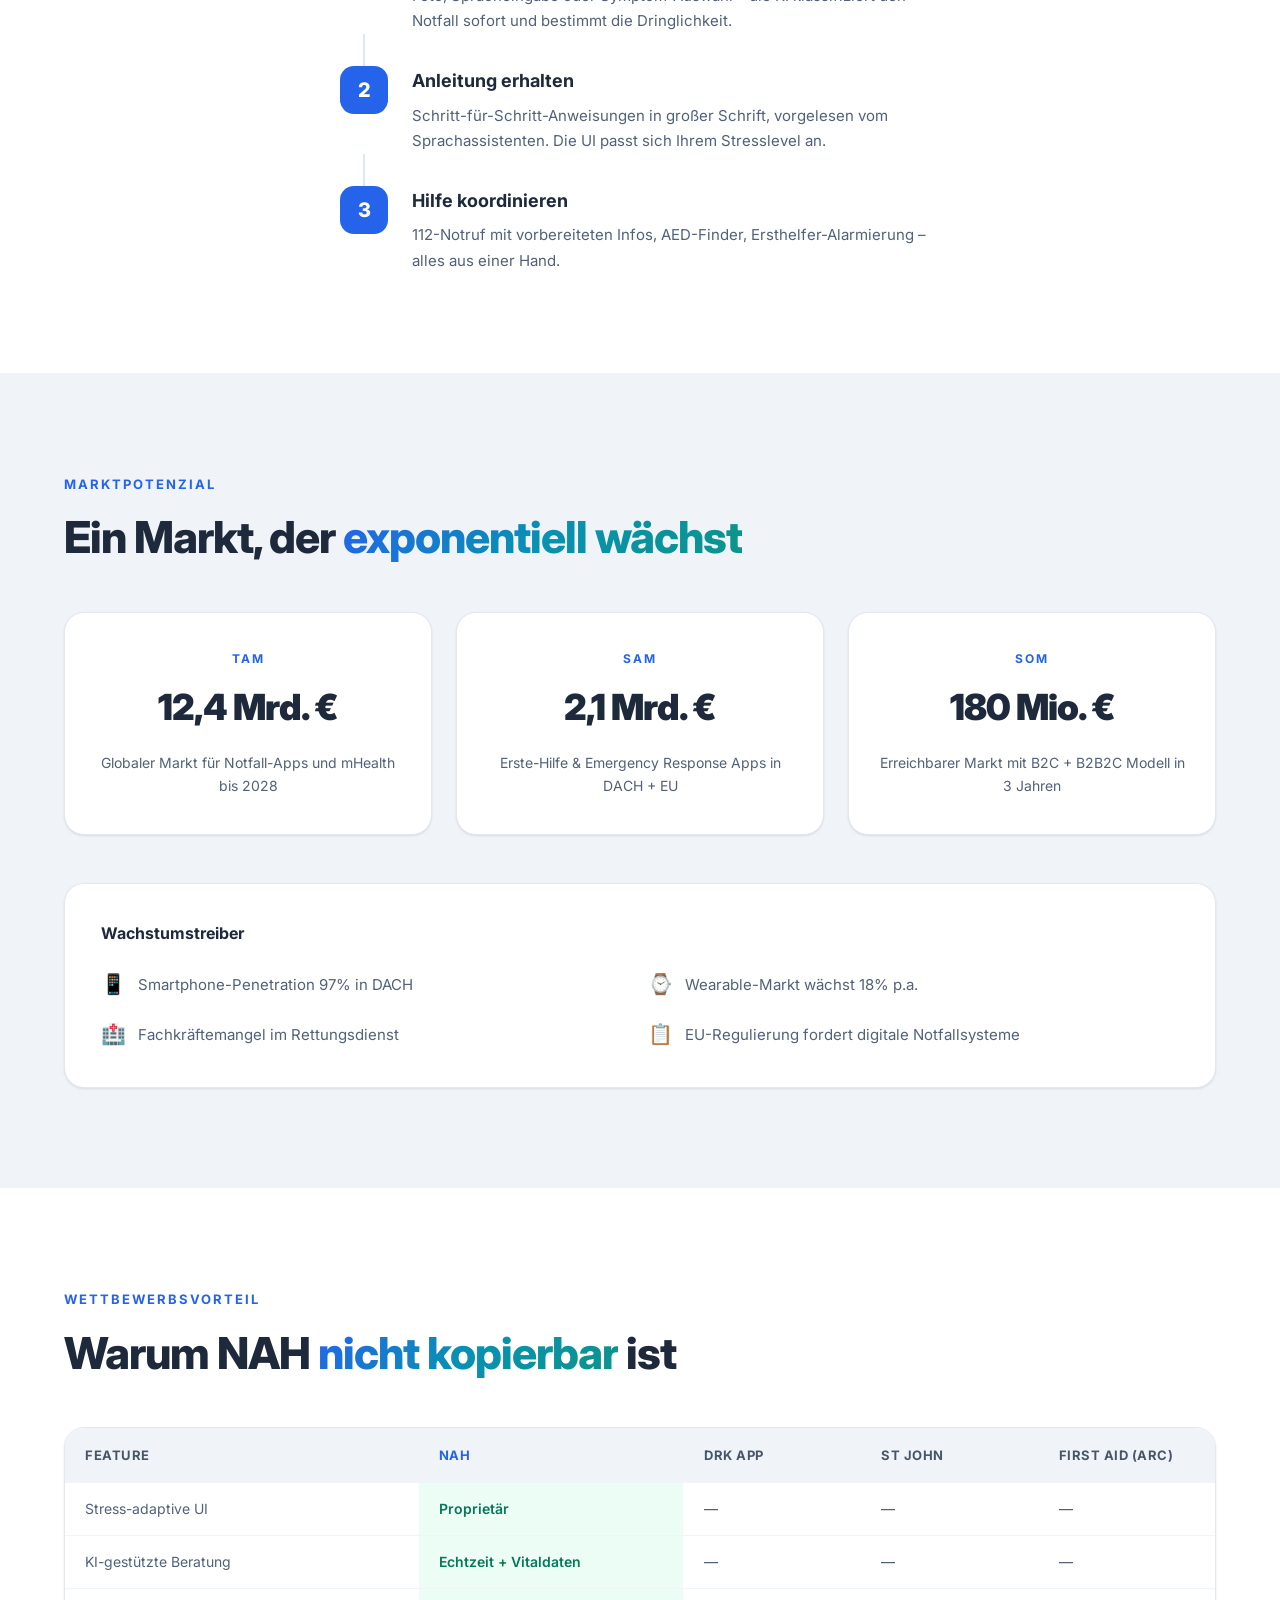
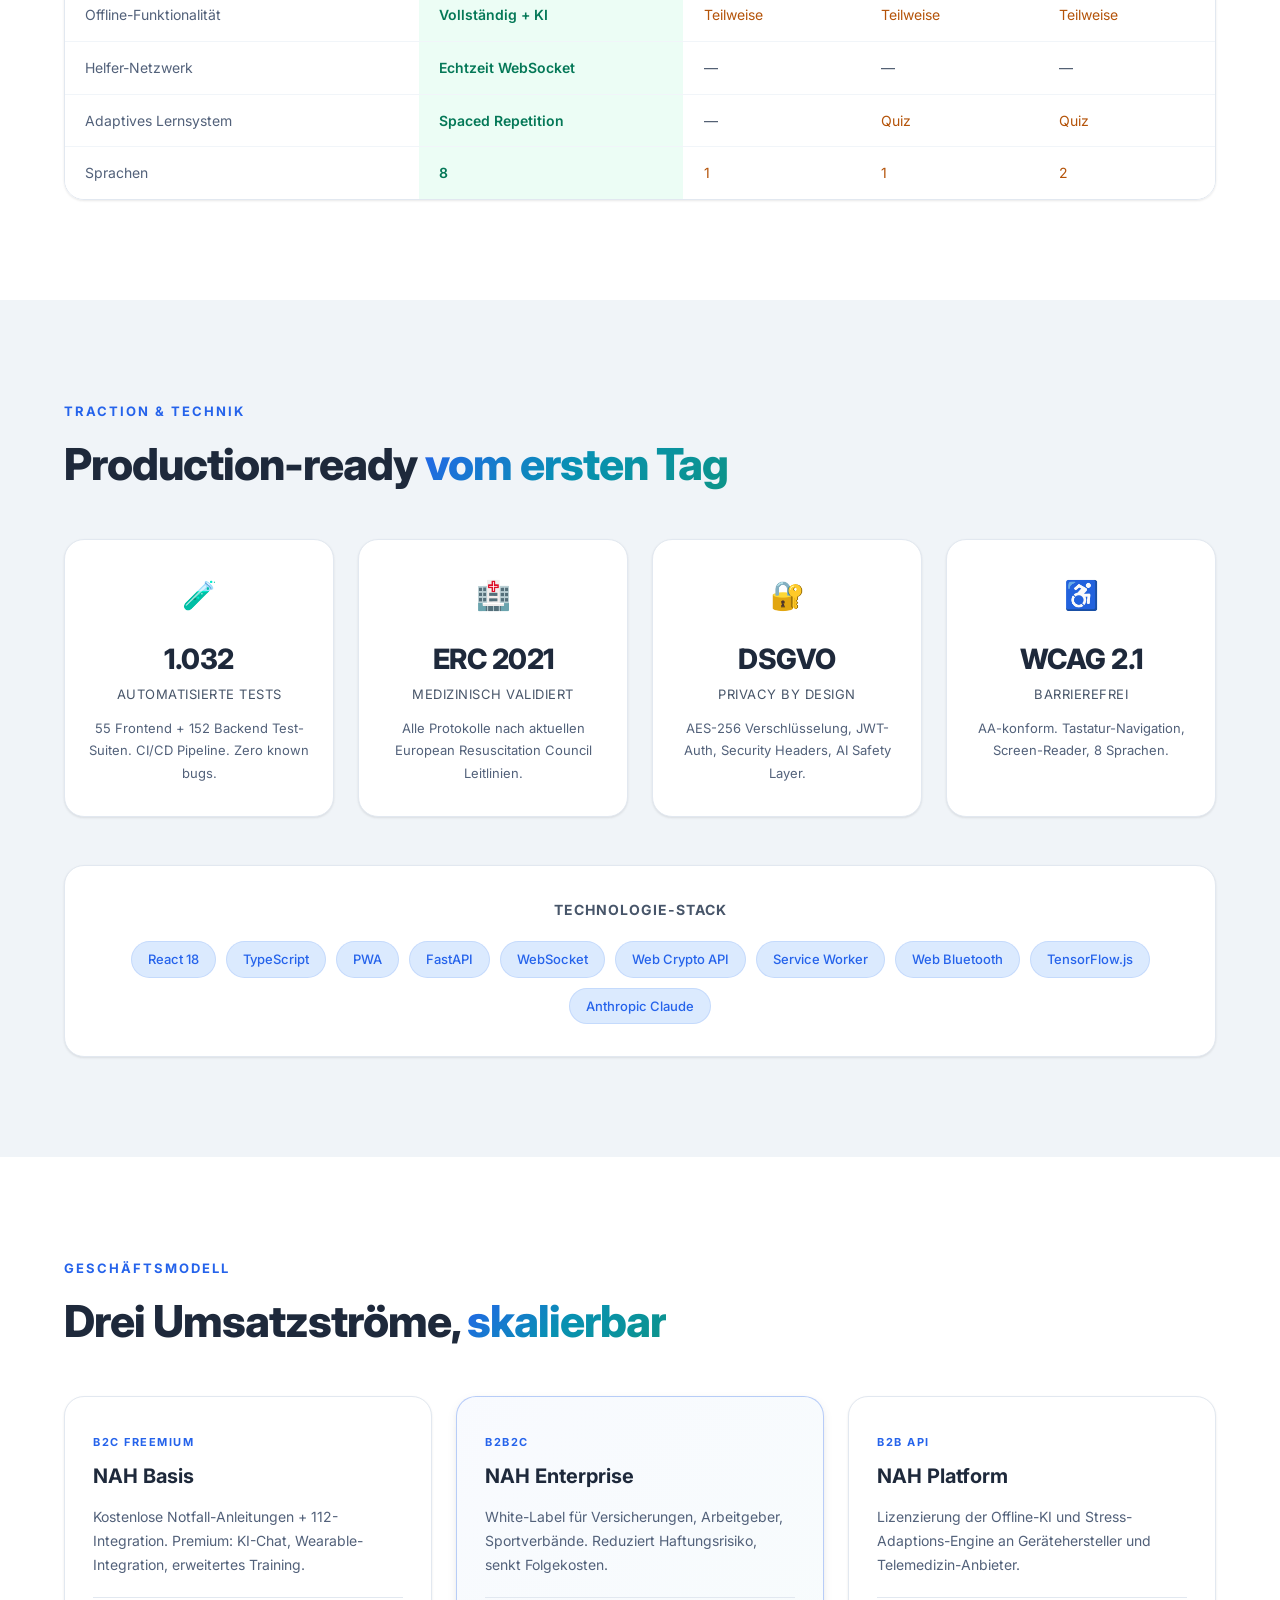
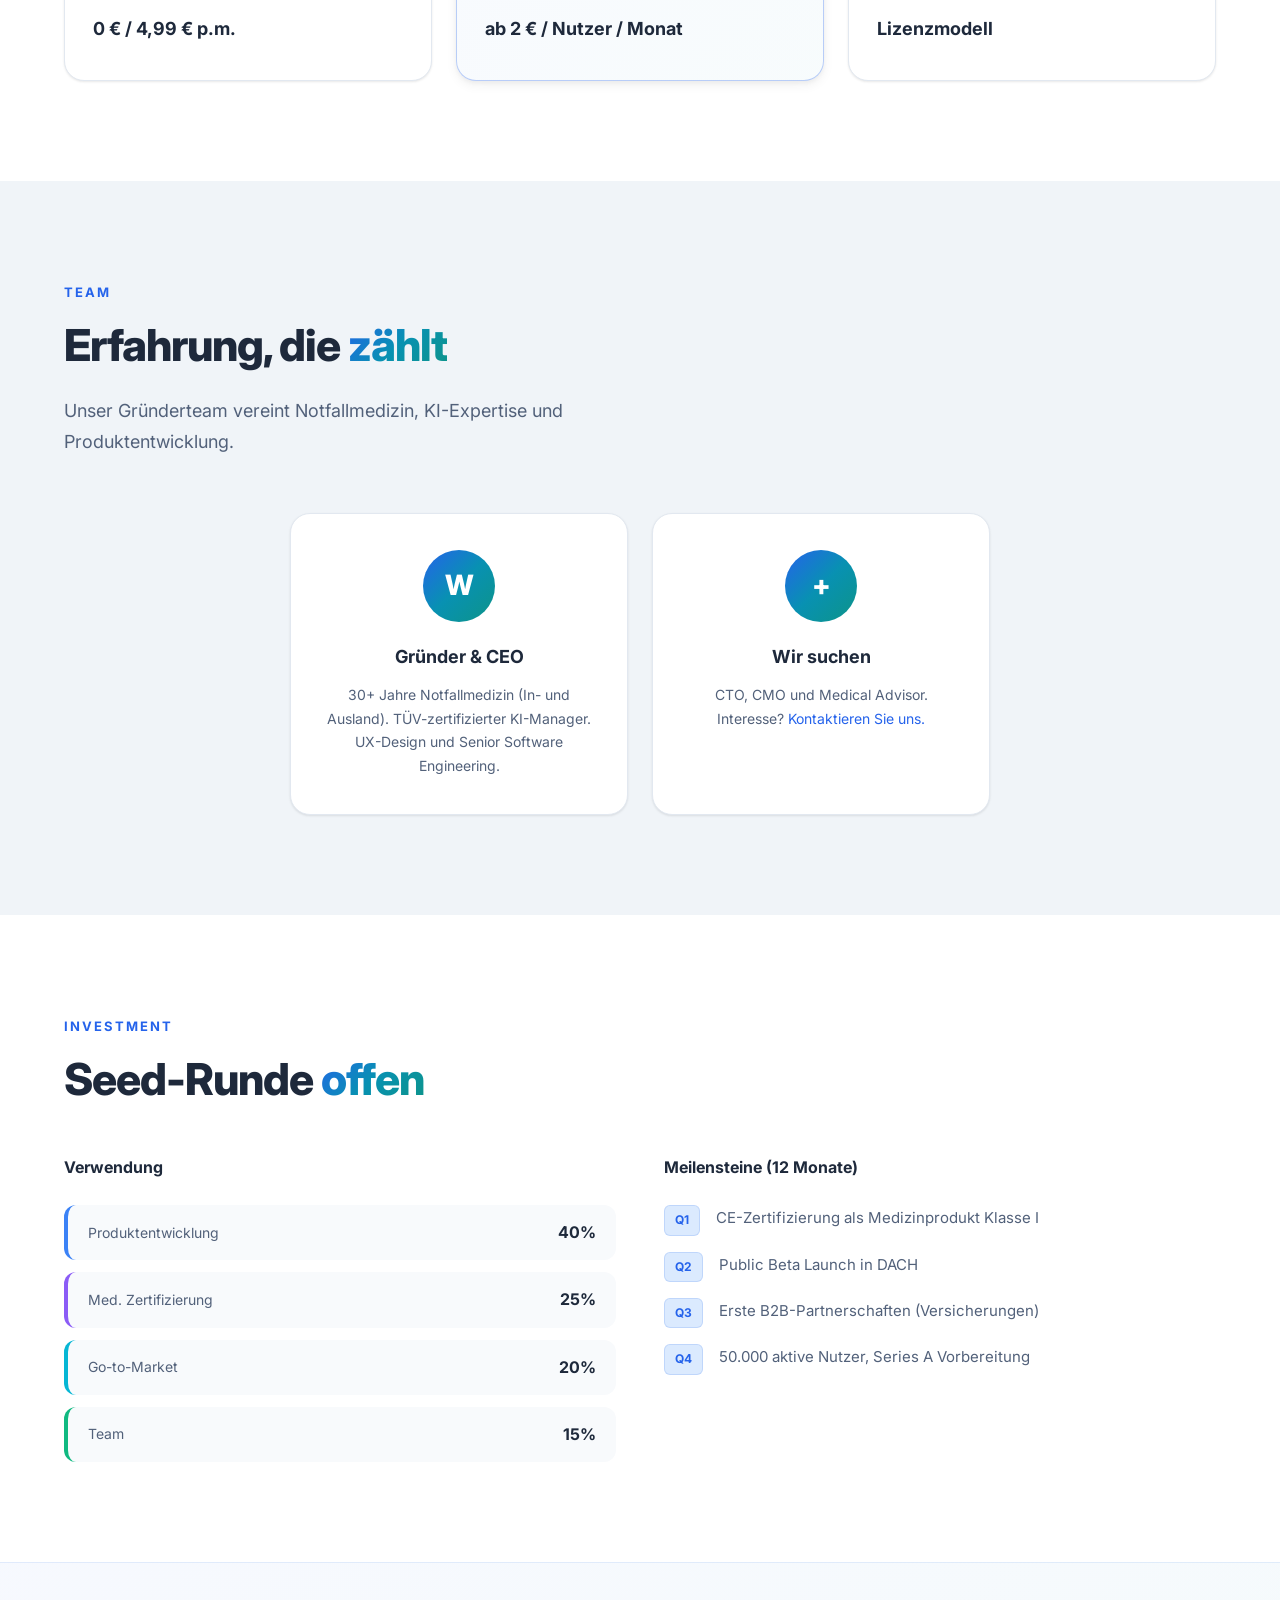
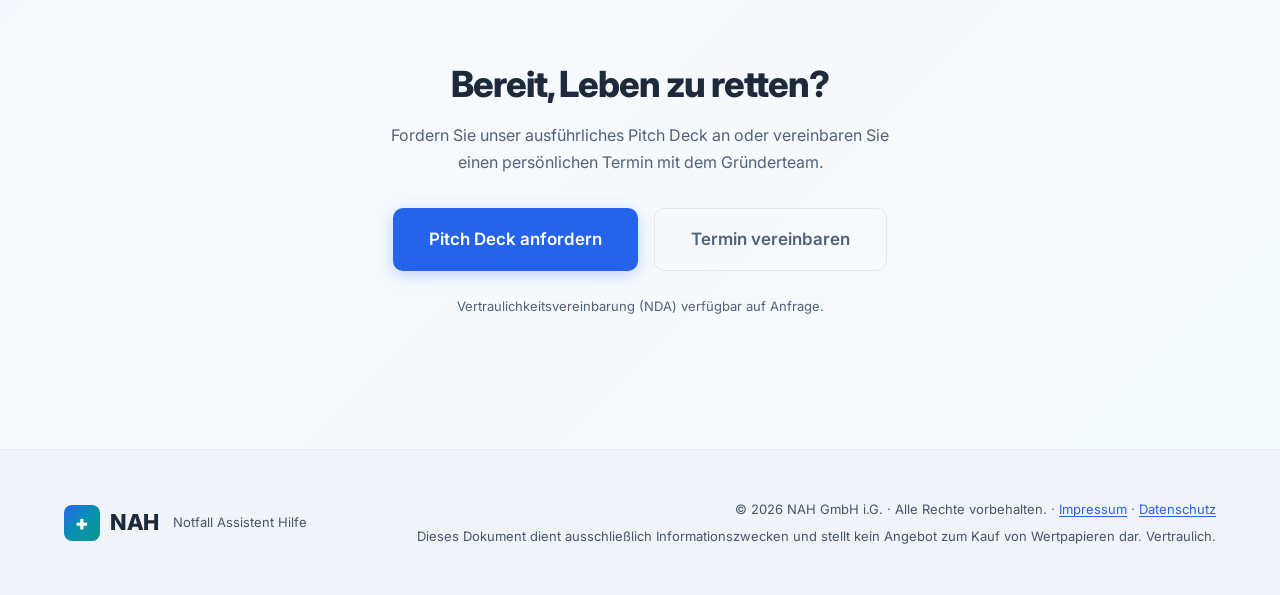
==== commit 1825c4ef: "fix: echte Accessibility-Regression beheben, die das neue Lighthouse-Gate aufgedeckt hat Das Entfern" ====
--- a/index.html
+++ b/index.html
@@ -30,7 +30,7 @@
   <link rel="preconnect" href="https://fonts.googleapis.com">
   <link rel="preconnect" href="https://fonts.gstatic.com" crossorigin>
   <link href="https://fonts.googleapis.com/css2?family=Inter:wght@300;400;500;600;700;800;900&display=swap" rel="stylesheet">
-  <link rel="stylesheet" href="styles.css?v=3">
+  <link rel="stylesheet" href="styles.css?v=4">
   <link rel="icon" href="data:image/svg+xml,<svg xmlns='http://www.w3.org/2000/svg' viewBox='0 0 100 100'><text y='.9em' font-size='90'>🚨</text></svg>">
 </head>
 <body>
--- a/styles.css
+++ b/styles.css
@@ -13,15 +13,15 @@
   --bg-surface: #f0f4f8;
   --bg-warm: #fefcf9;
   --text: #1e293b;
-  --text-muted: #64748b;
-  --text-dim: #64748b;
+  --text-muted: #52617a;
+  --text-dim: #475569;
   --accent: #2563eb;
   --accent-light: #3b82f6;
   --accent-soft: #dbeafe;
   --accent-glow: rgba(37, 99, 235, 0.08);
   --gradient: linear-gradient(135deg, #2563eb, #0891b2, #0d9488);
   --gradient-warm: linear-gradient(135deg, #2563eb 0%, #0891b2 50%, #10b981 100%);
-  --success: #059669;
+  --success: #047857;
   --success-bg: #ecfdf5;
   --warning: #b45309;
   --warning-bg: #fffbeb;
@@ -775,6 +775,7 @@
 }
 .footer-legal { text-align: right; }
 .footer-legal p { font-size: 13px; color: var(--text-dim); }
+.footer-legal p a { text-decoration: underline; text-underline-offset: 2px; }
 .footer-disclaimer { font-size: 11px; margin-top: 4px; }
 
 /* ─── Responsive ───────────────────────────────────────────────── */
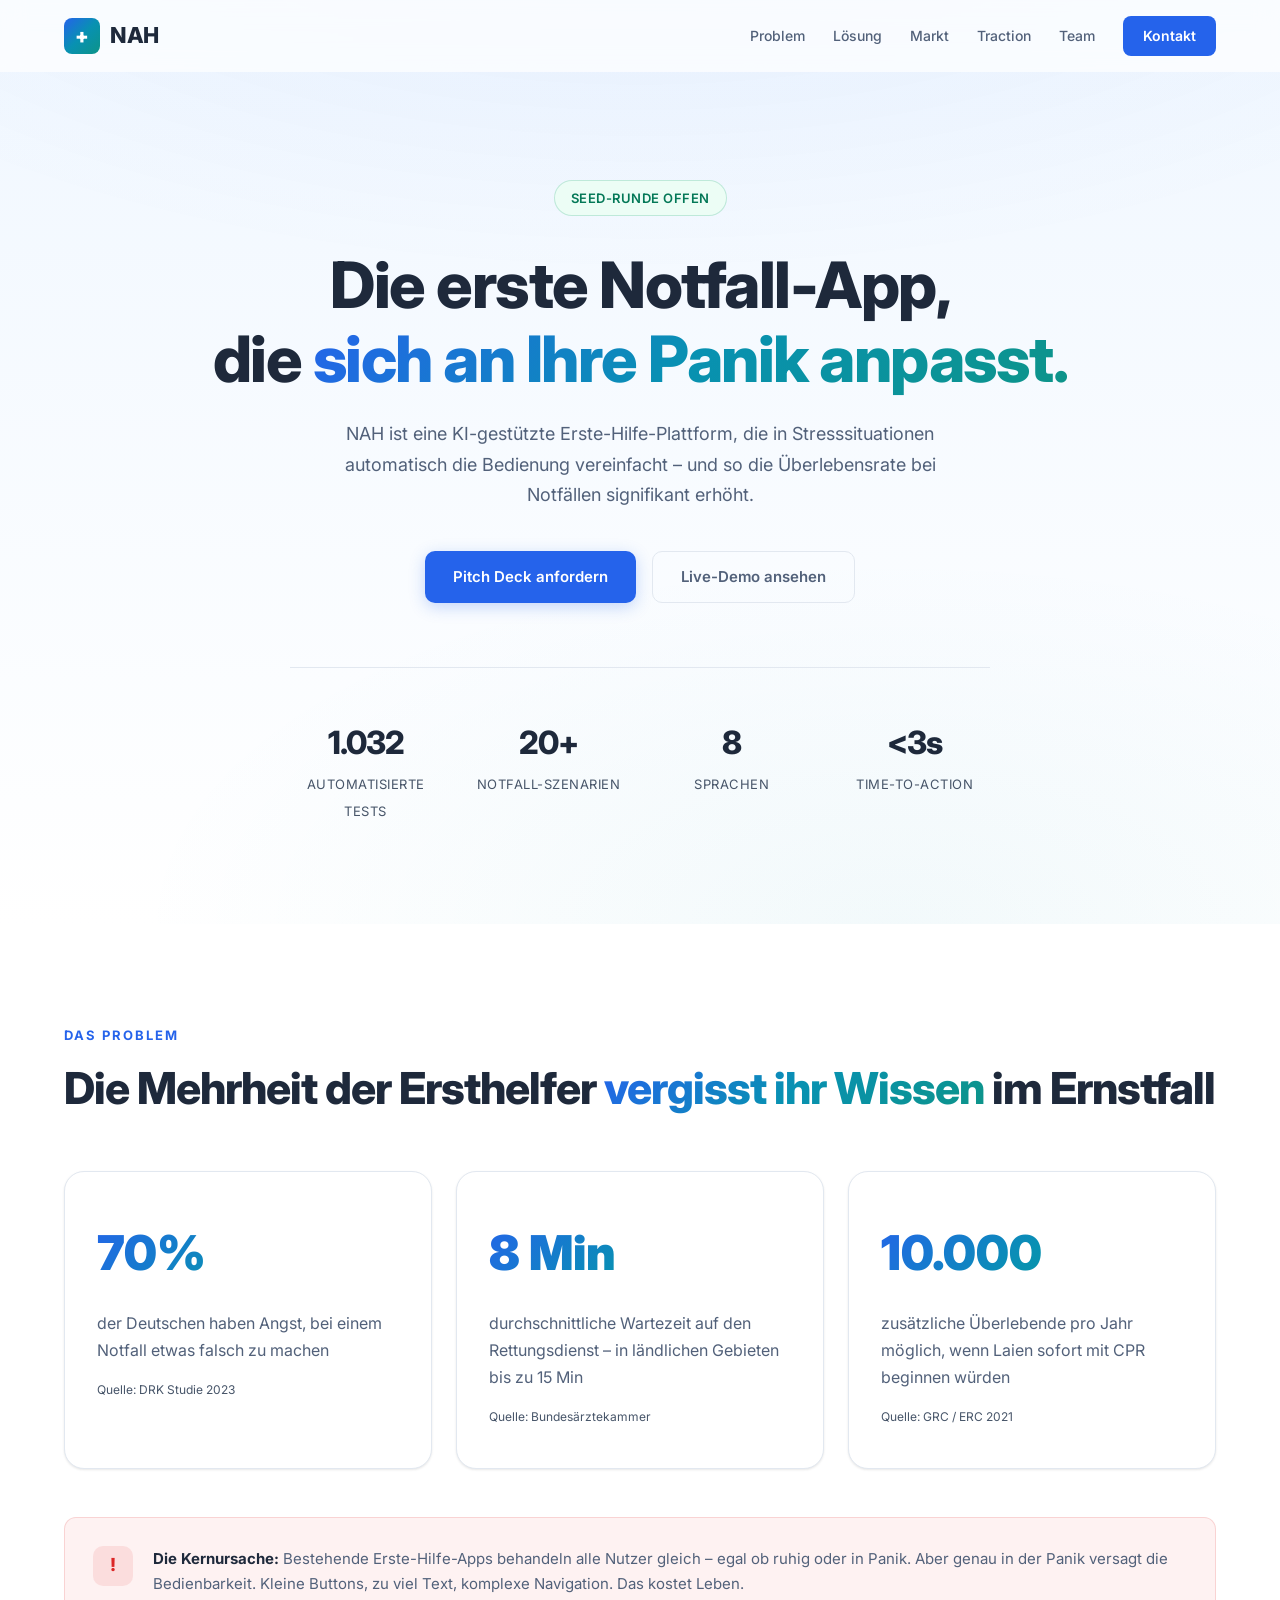
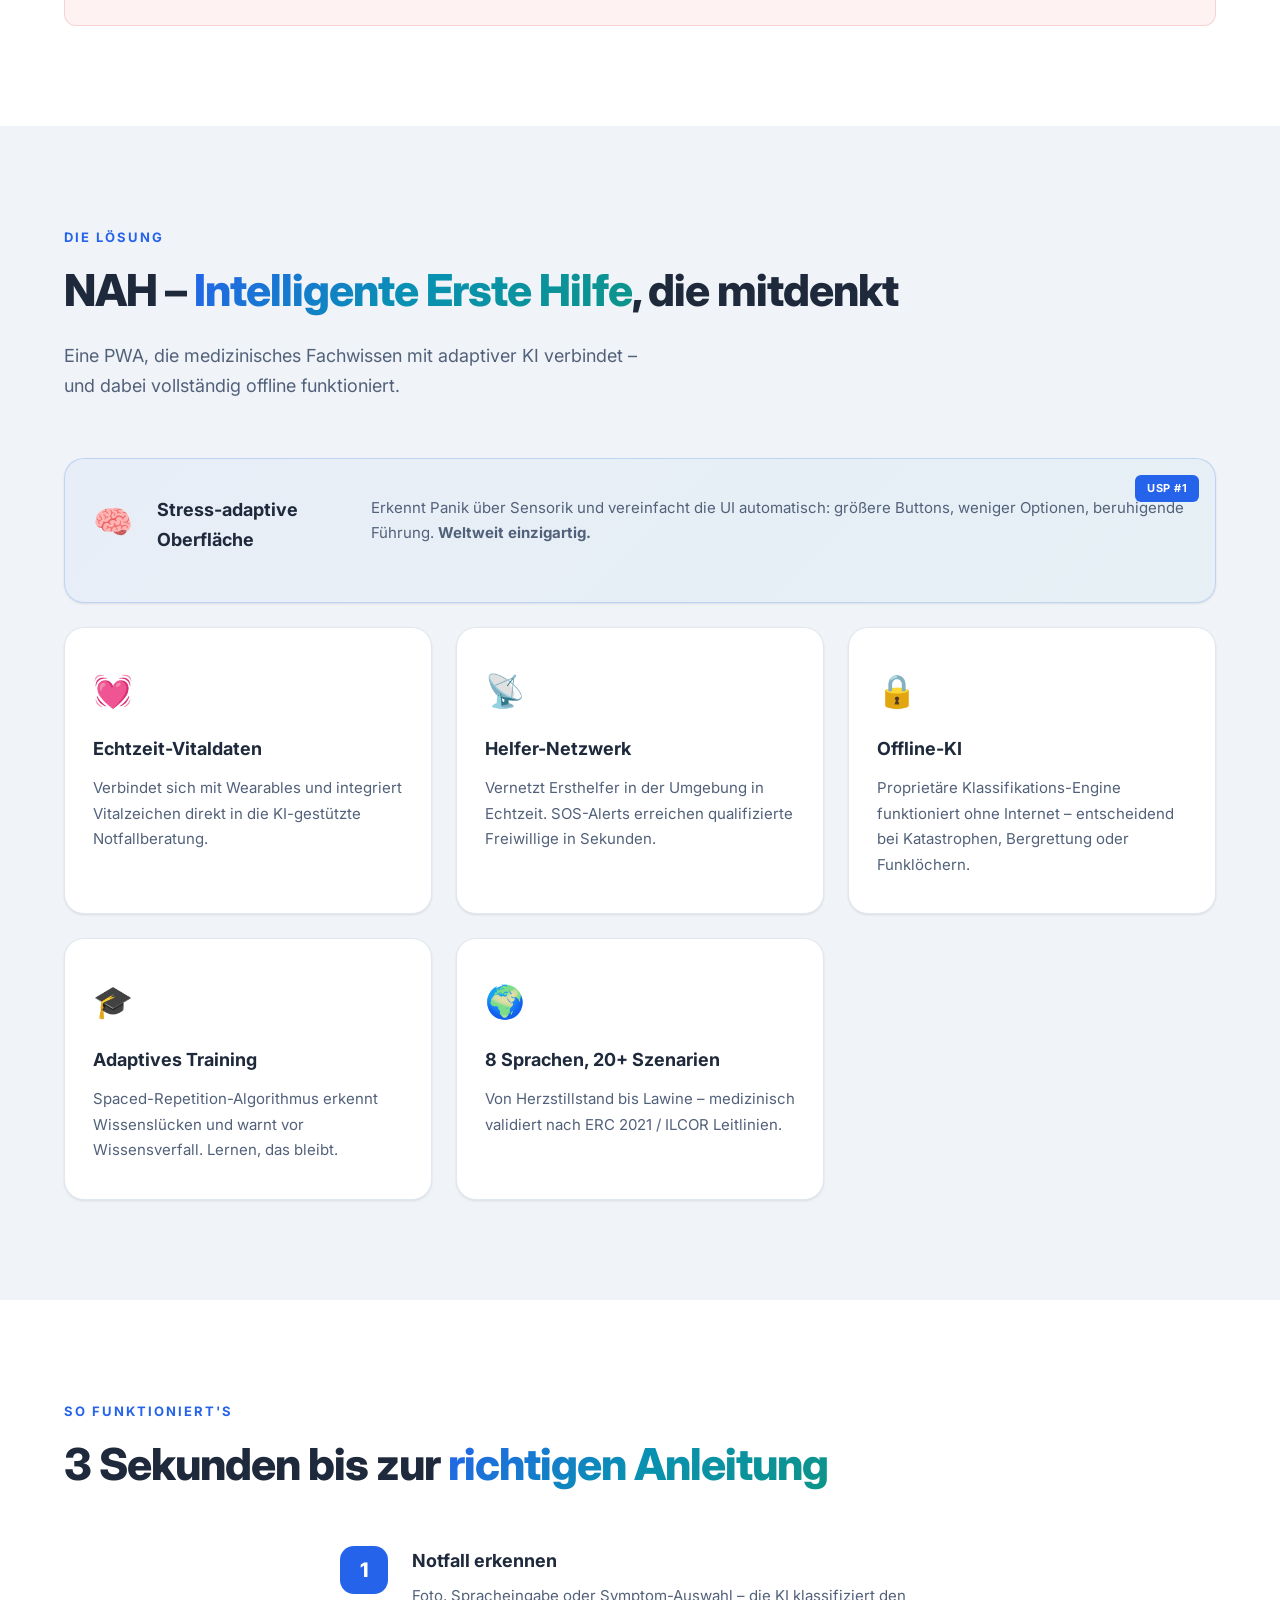
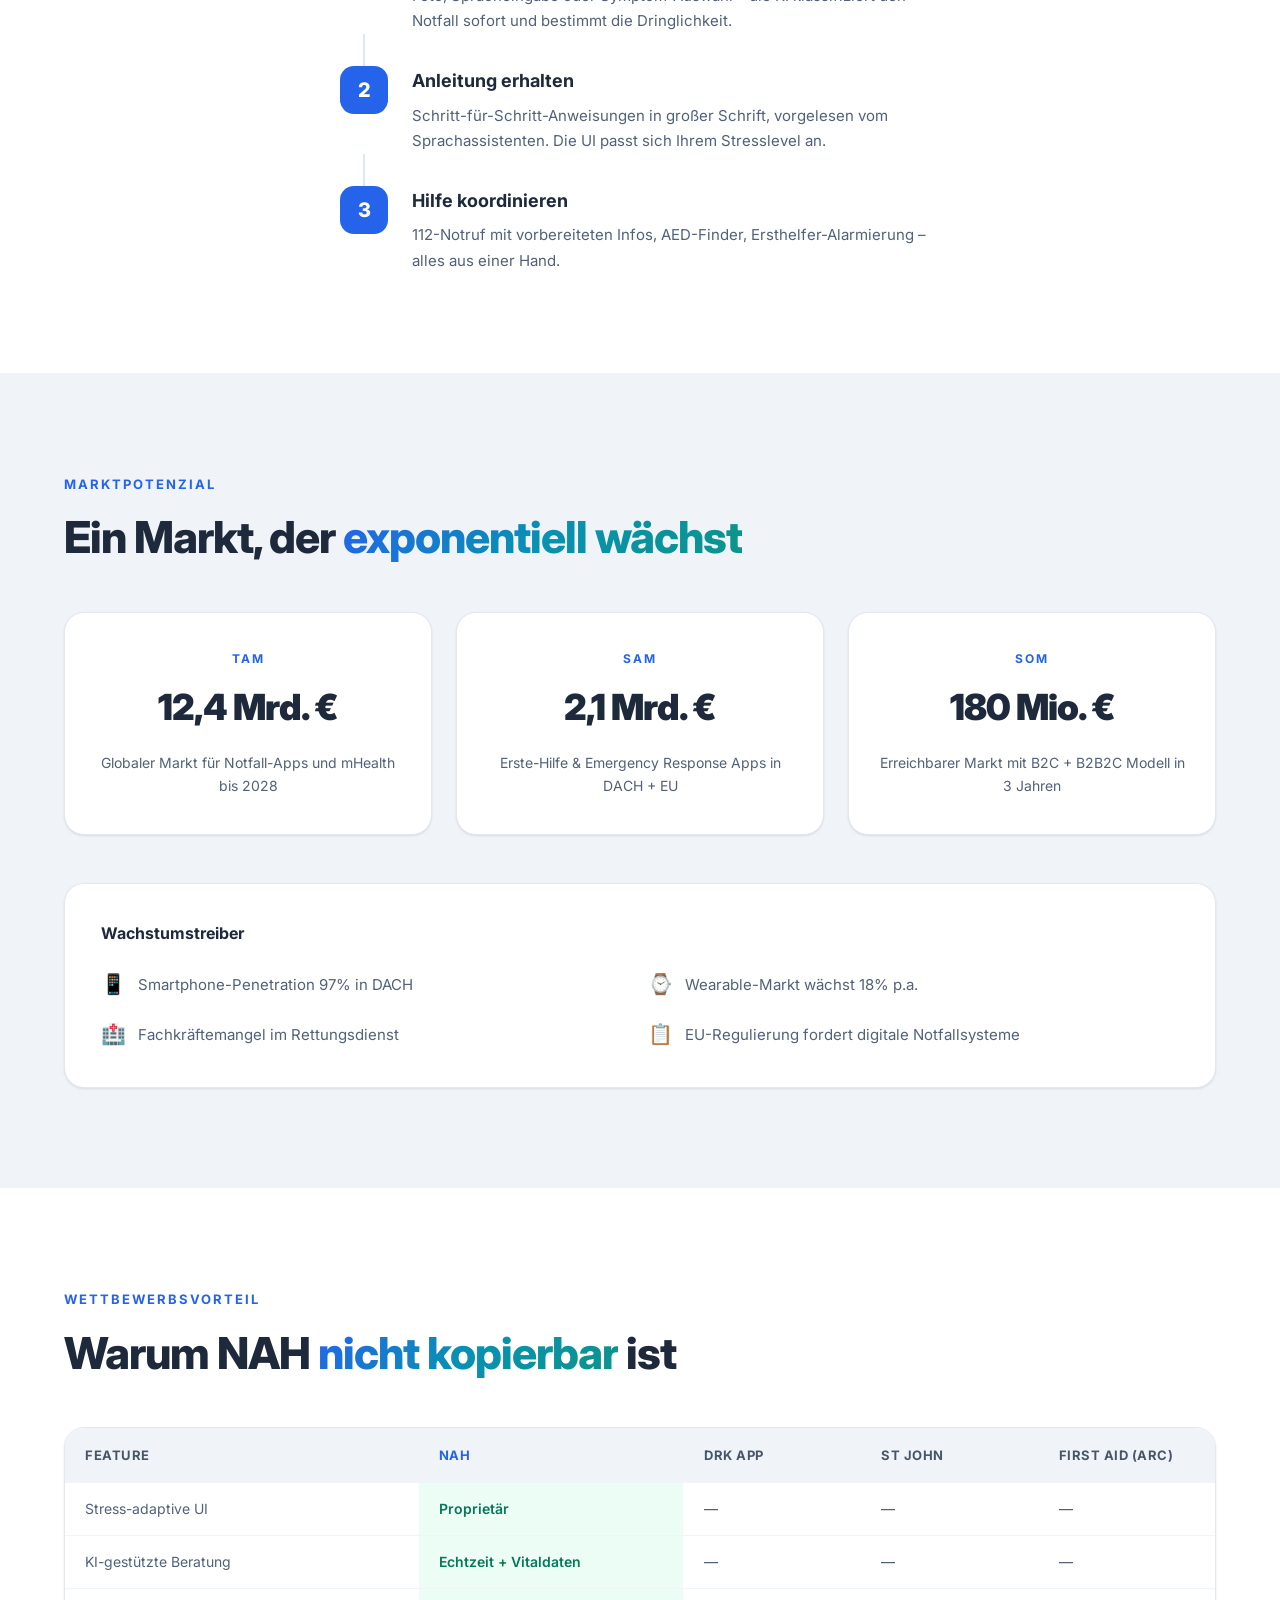
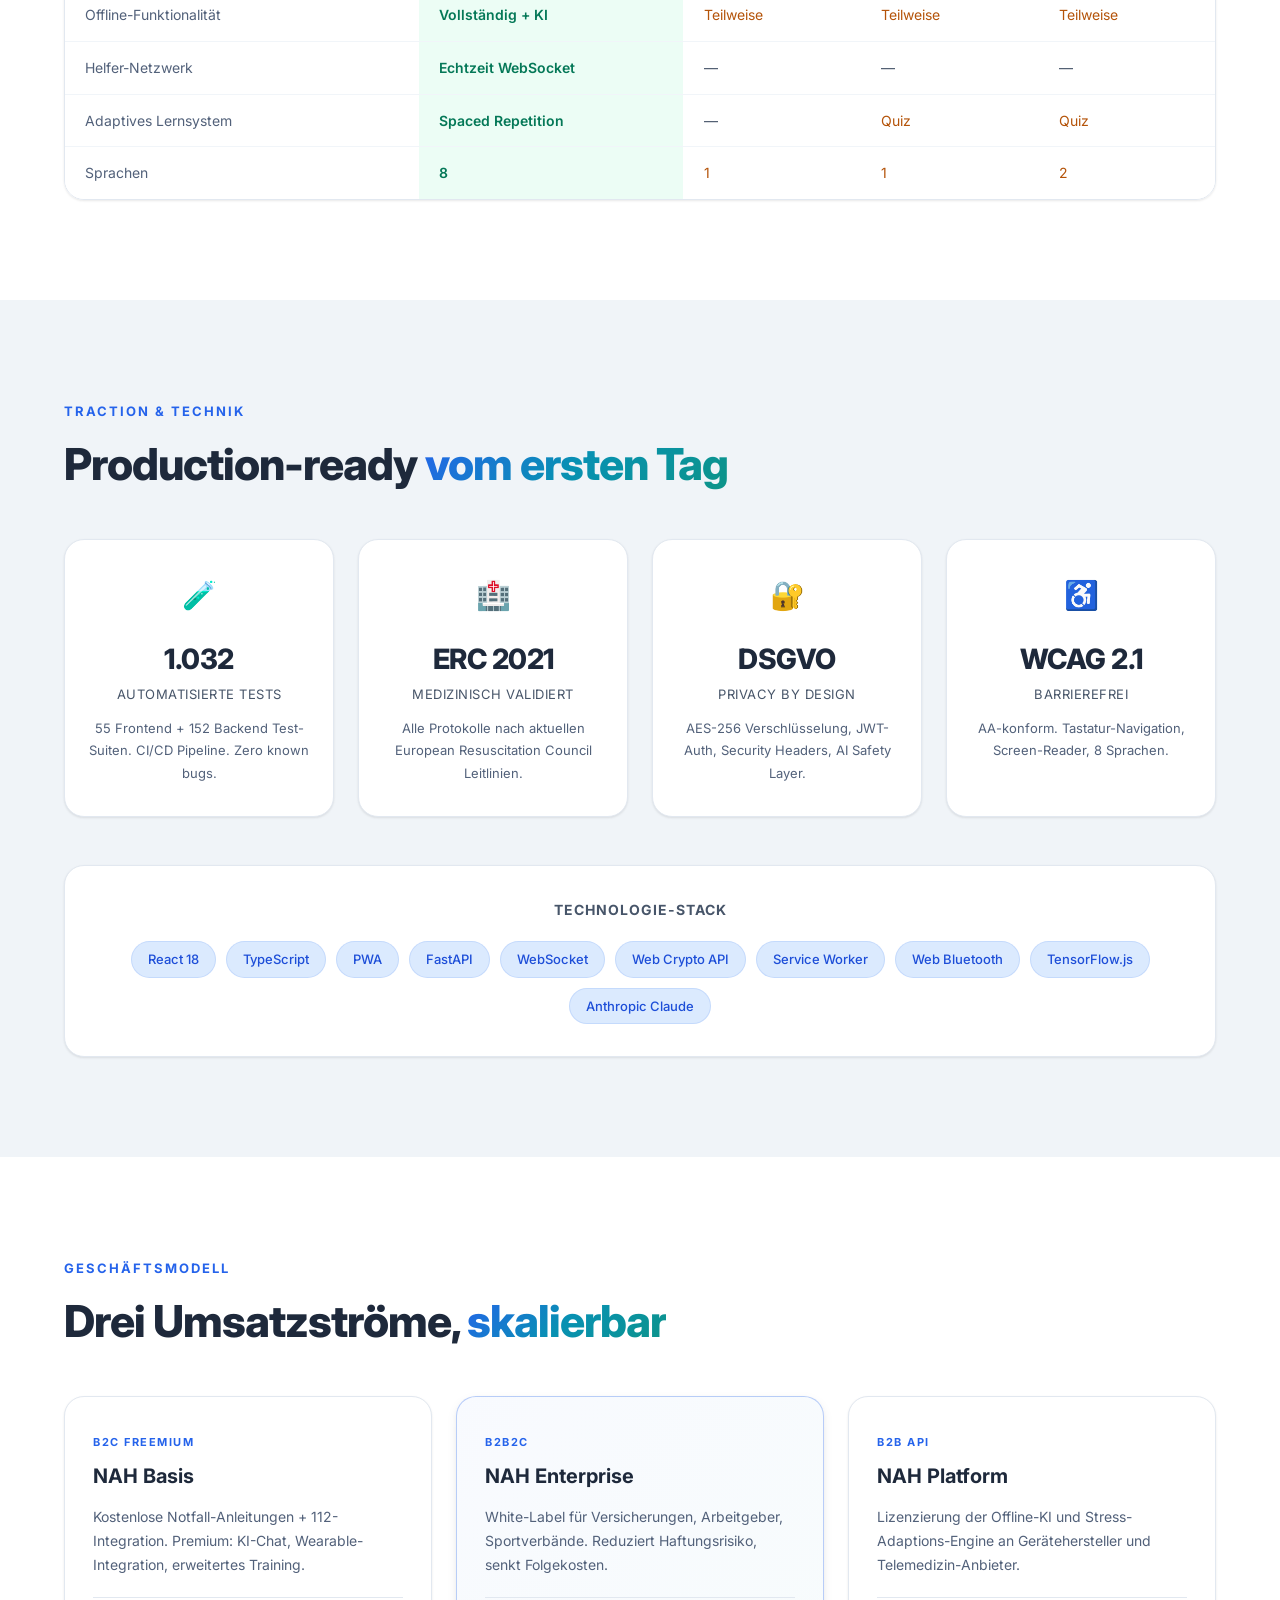
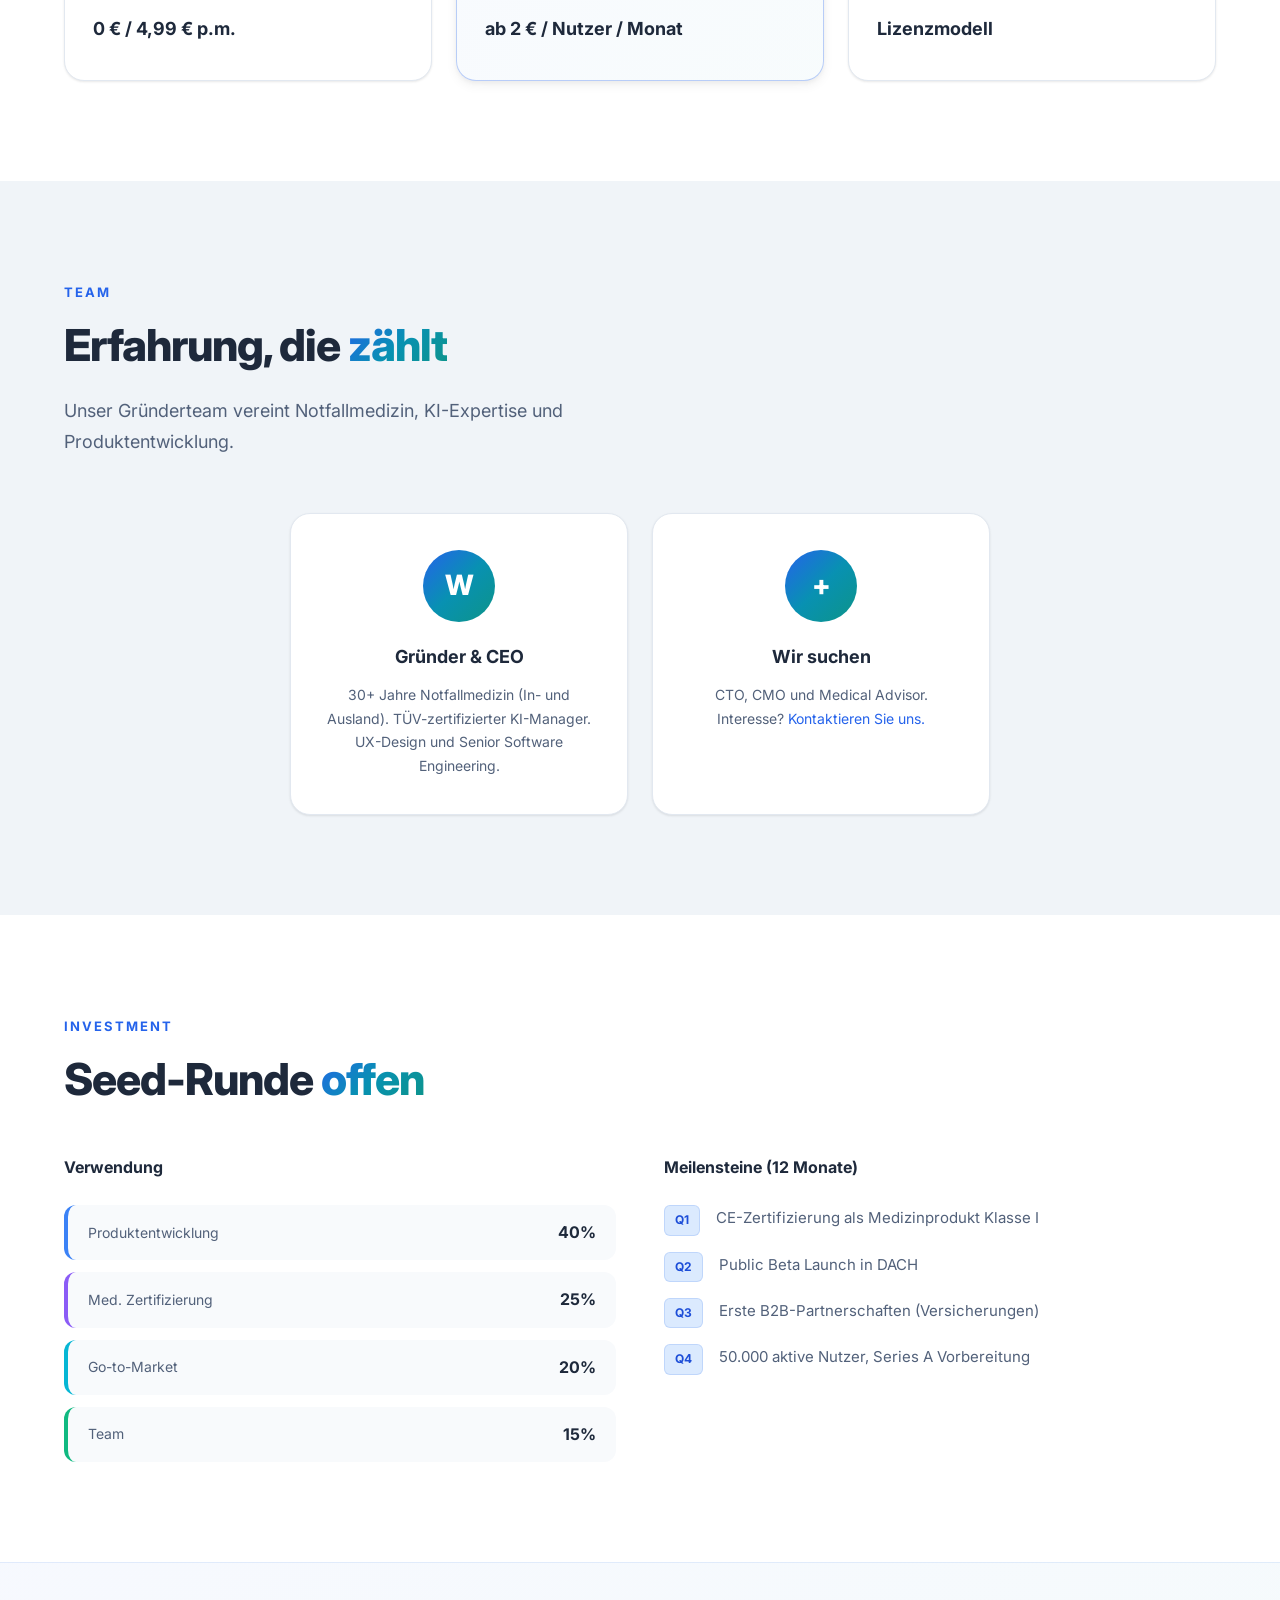
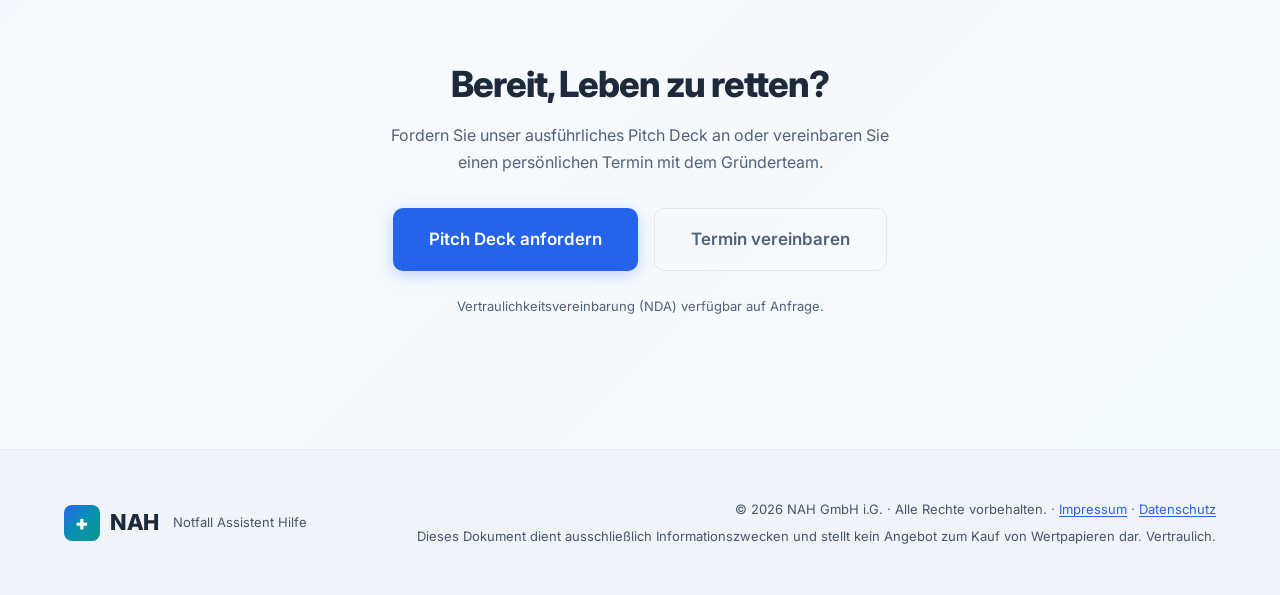
==== commit cde5c150: "fix: Re-Audit — Security-Header, Kontrastfehler, color-only Links Ergebnis eines frischen Vollaudits" ====
--- a/index.html
+++ b/index.html
@@ -30,7 +30,7 @@
   <link rel="preconnect" href="https://fonts.googleapis.com">
   <link rel="preconnect" href="https://fonts.gstatic.com" crossorigin>
   <link href="https://fonts.googleapis.com/css2?family=Inter:wght@300;400;500;600;700;800;900&display=swap" rel="stylesheet">
-  <link rel="stylesheet" href="styles.css?v=4">
+  <link rel="stylesheet" href="styles.css?v=5">
   <link rel="icon" href="data:image/svg+xml,<svg xmlns='http://www.w3.org/2000/svg' viewBox='0 0 100 100'><text y='.9em' font-size='90'>🚨</text></svg>">
 </head>
 <body>
--- a/styles.css
+++ b/styles.css
@@ -16,8 +16,14 @@
   --text-muted: #52617a;
   --text-dim: #475569;
   --accent: #2563eb;
-  --accent-light: #3b82f6;
+  /* Used only for :hover states (darker than --accent, not lighter -
+     the previous --accent-light, #3b82f6, only reached ~3.68:1 contrast
+     as either white-on-bg or text-on-white and failed AA). */
+  --accent-hover: #1d4ed8;
   --accent-soft: #dbeafe;
+  /* --accent (~4.24:1) fails 4.5:1 AA on --accent-soft background; use this
+     darker variant for text/icons rendered directly on --accent-soft. */
+  --accent-on-soft: #1d4ed8;
   --accent-glow: rgba(37, 99, 235, 0.08);
   --gradient: linear-gradient(135deg, #2563eb, #0891b2, #0d9488);
   --gradient-warm: linear-gradient(135deg, #2563eb 0%, #0891b2 50%, #10b981 100%);
@@ -53,7 +59,7 @@
 }
 
 a { color: var(--accent); text-decoration: none; transition: color var(--transition); }
-a:hover { color: var(--accent-light); }
+a:hover { color: var(--accent-hover); }
 
 .skip-link {
   position: absolute; left: -9999px; top: 0;
@@ -138,7 +144,7 @@
   border-radius: 8px;
   font-weight: 600 !important;
 }
-.nav-cta:hover { background: var(--accent-light) !important; }
+.nav-cta:hover { background: var(--accent-hover) !important; }
 .nav-mobile-toggle {
   display: none;
   flex-direction: column;
@@ -256,7 +262,7 @@
   box-shadow: 0 4px 16px rgba(37,99,235,0.25);
 }
 .btn-primary:hover {
-  background: var(--accent-light);
+  background: var(--accent-hover);
   color: white;
   transform: translateY(-2px);
   box-shadow: 0 6px 24px rgba(37,99,235,0.3);
@@ -599,7 +605,7 @@
   border: 1px solid rgba(37,99,235,0.12);
   border-radius: 50px;
   font-size: 13px;
-  color: var(--accent);
+  color: var(--accent-on-soft);
   font-weight: 500;
 }
 
@@ -724,7 +730,7 @@
   border-radius: 6px;
   font-size: 12px;
   font-weight: 700;
-  color: var(--accent);
+  color: var(--accent-on-soft);
 }
 
 /* ─── CTA ──────────────────────────────────────────────────────── */
